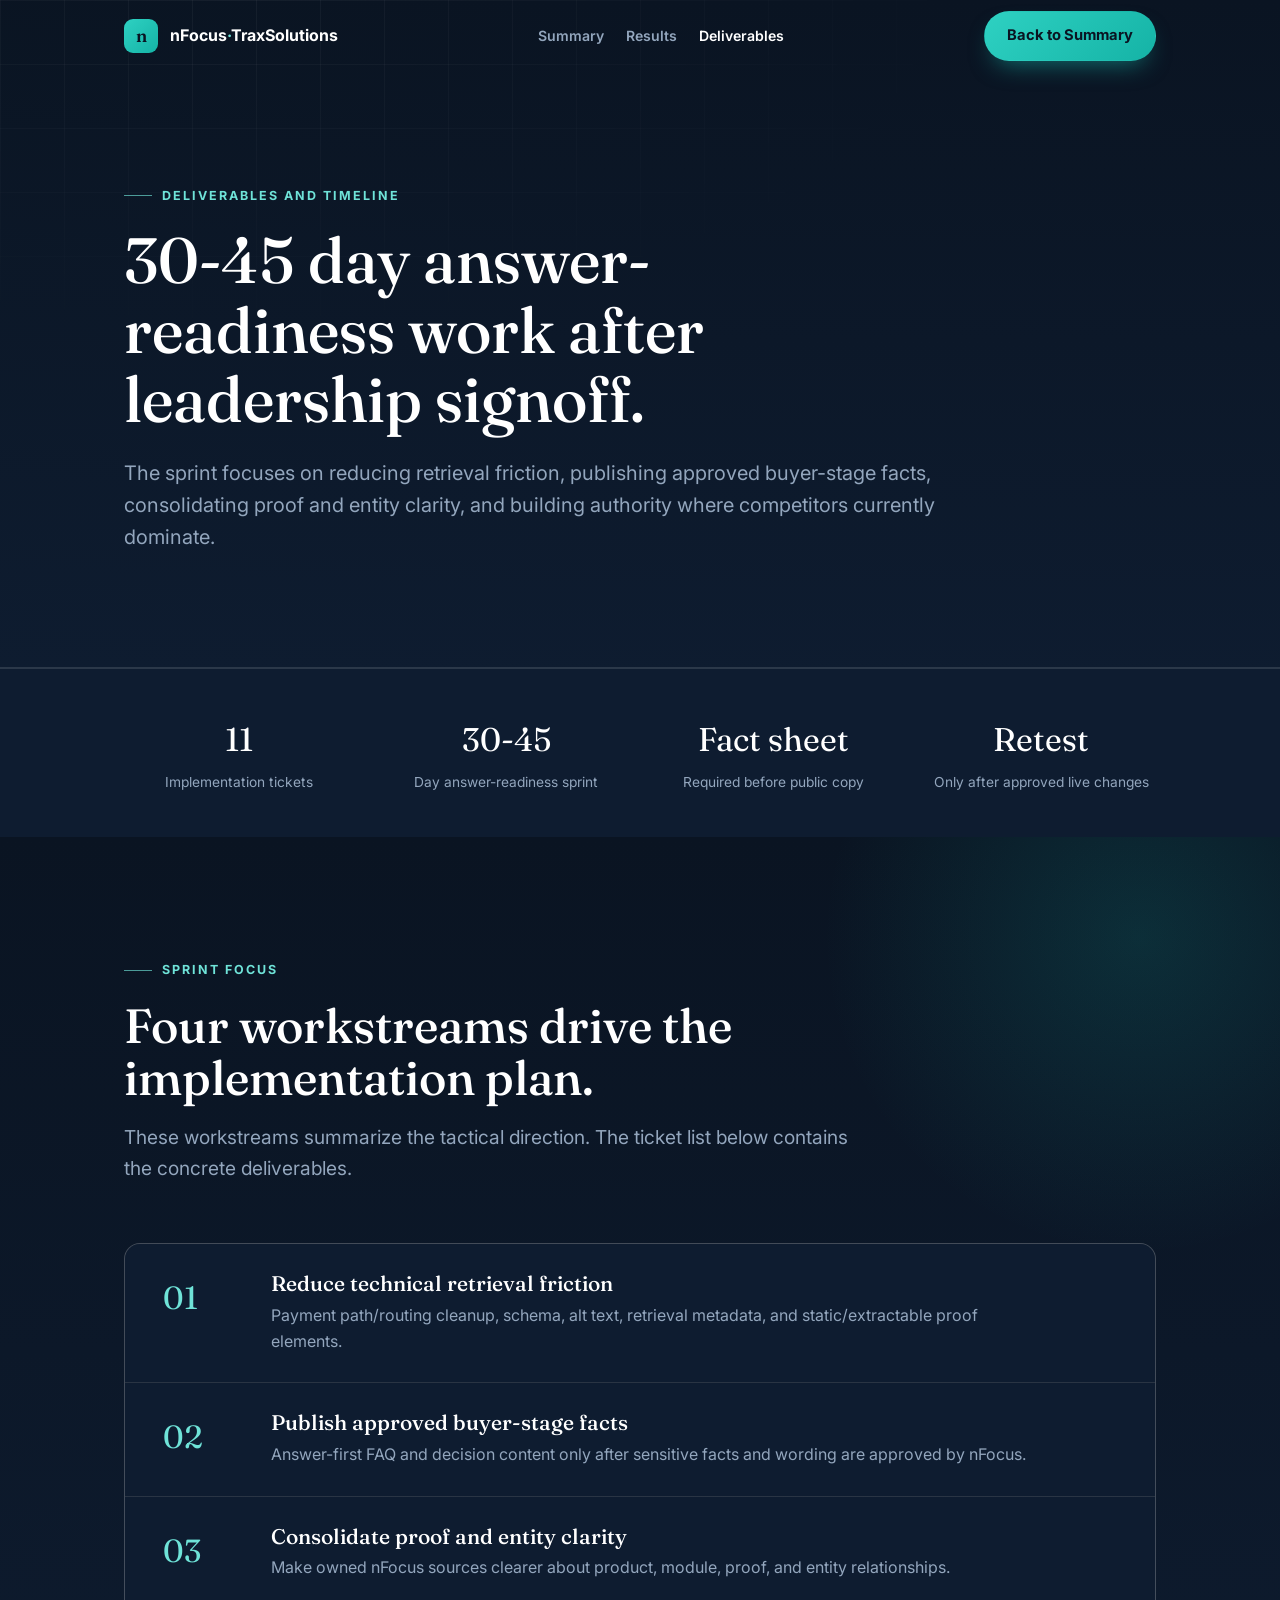
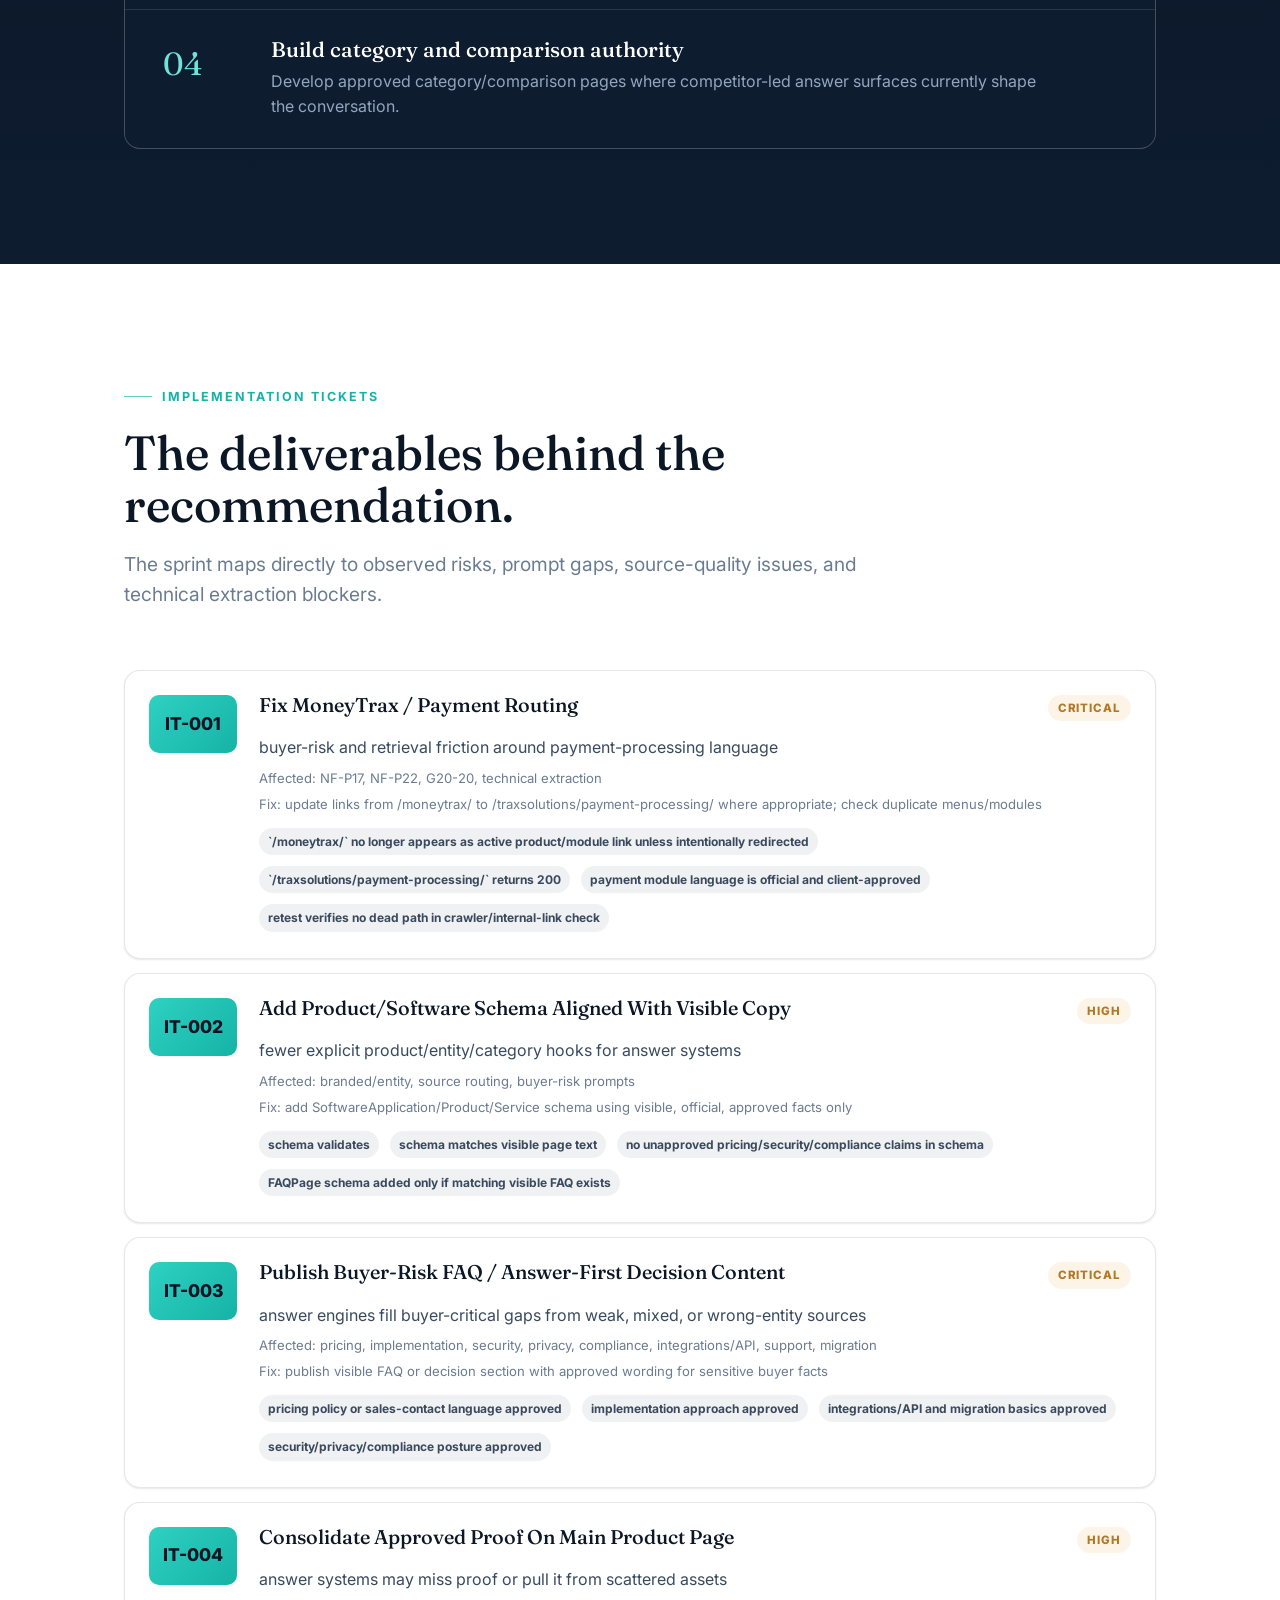
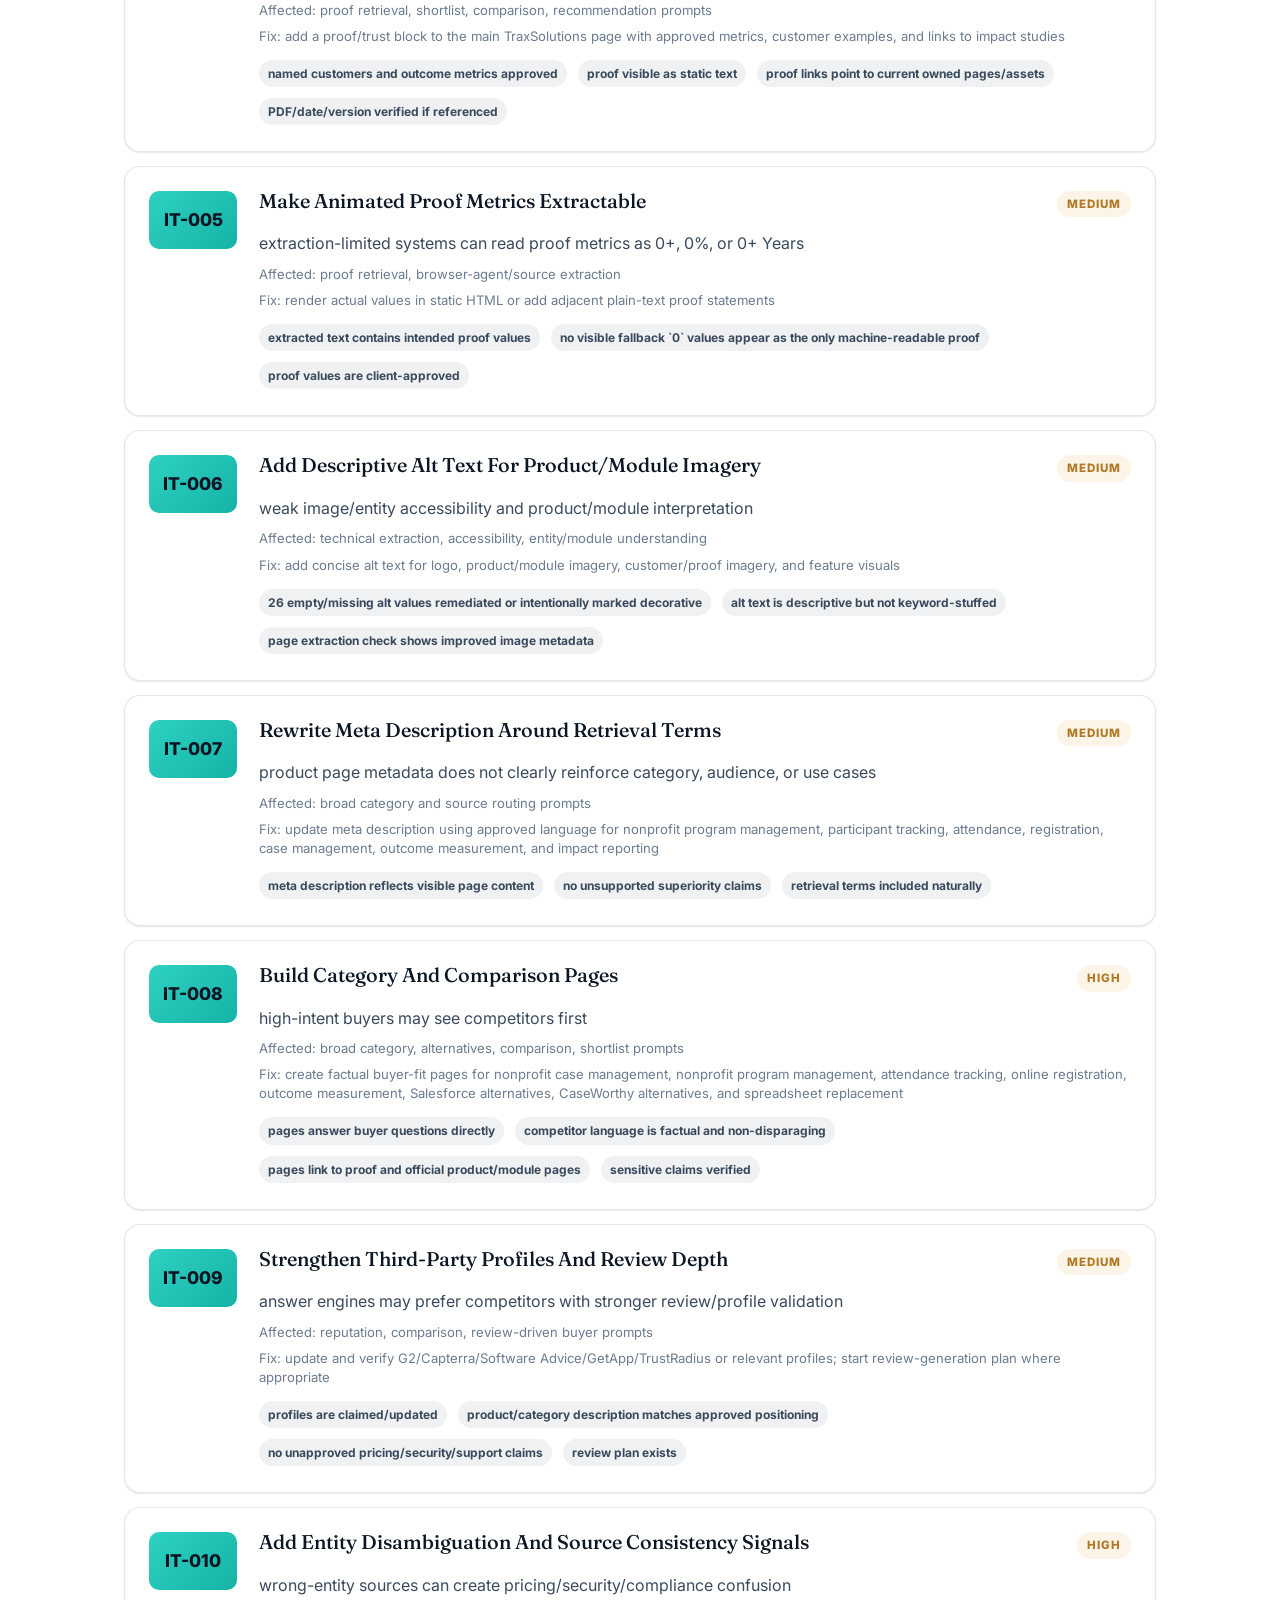
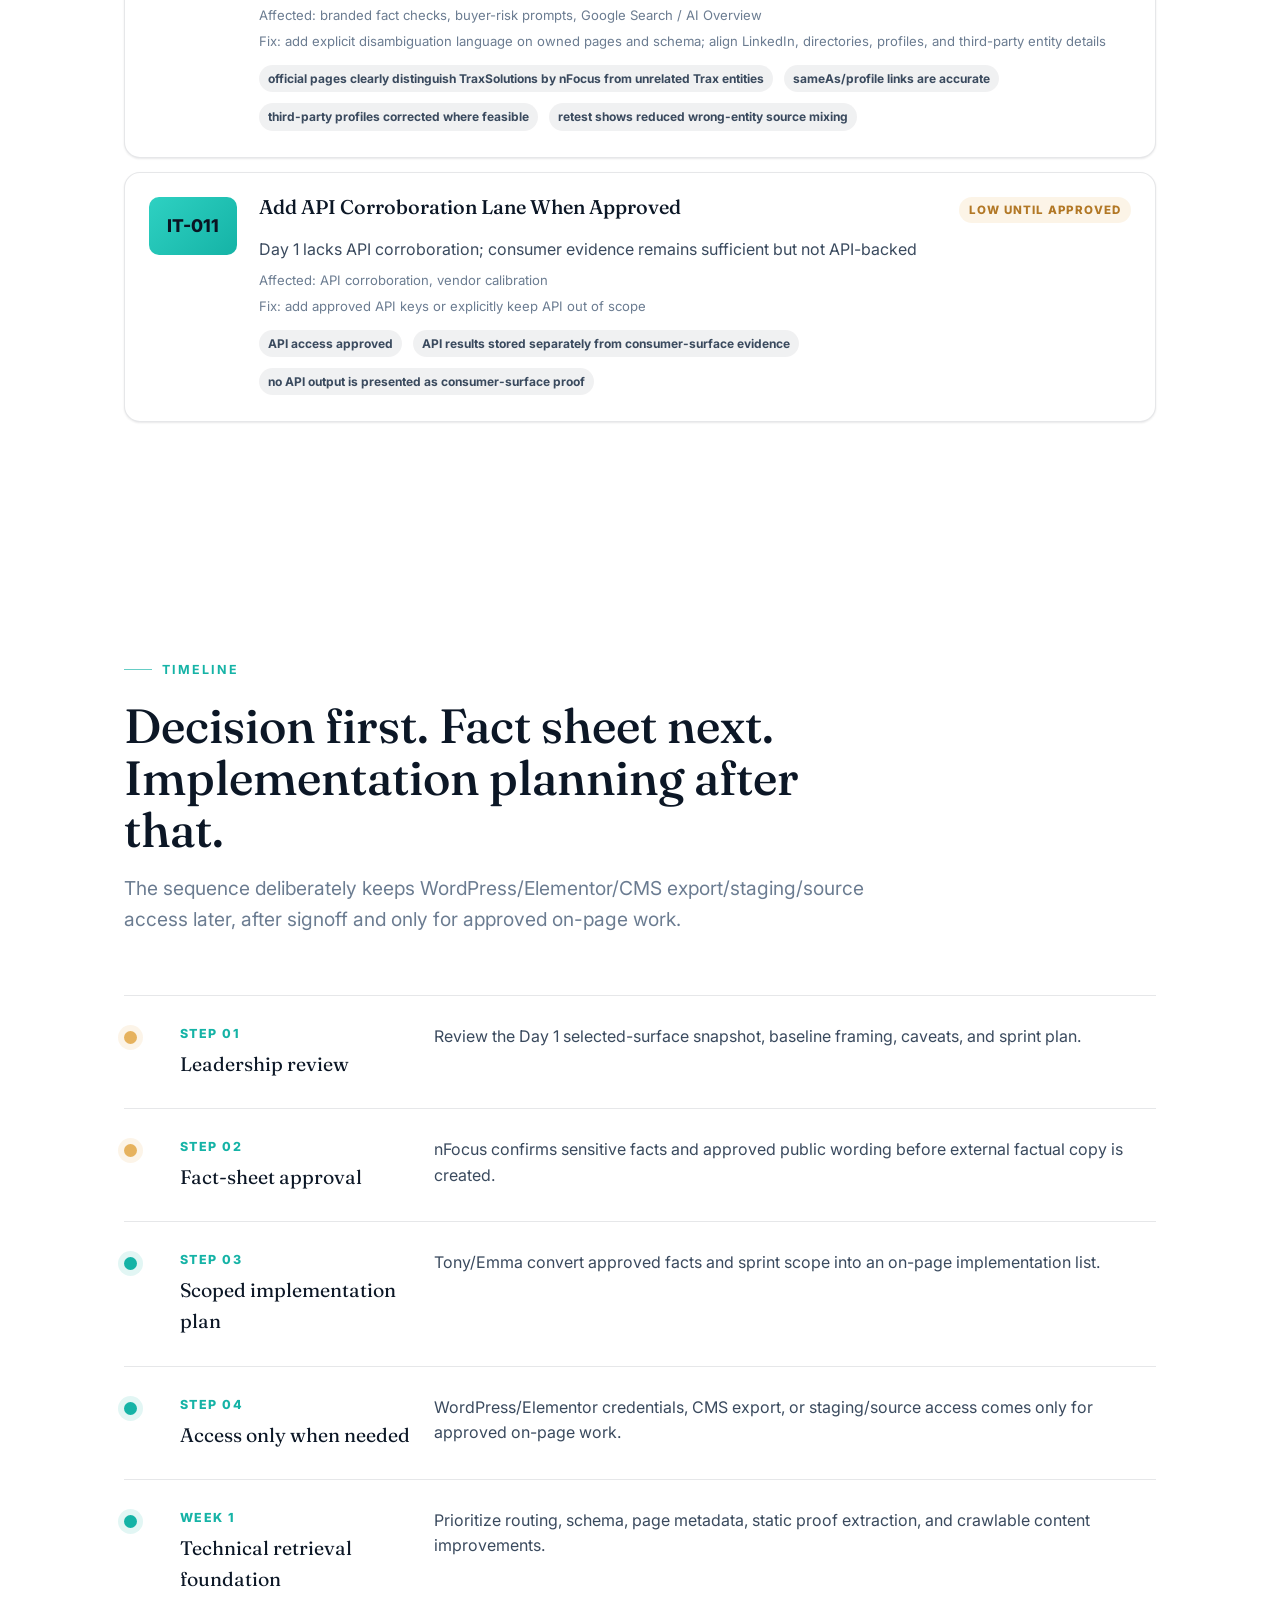
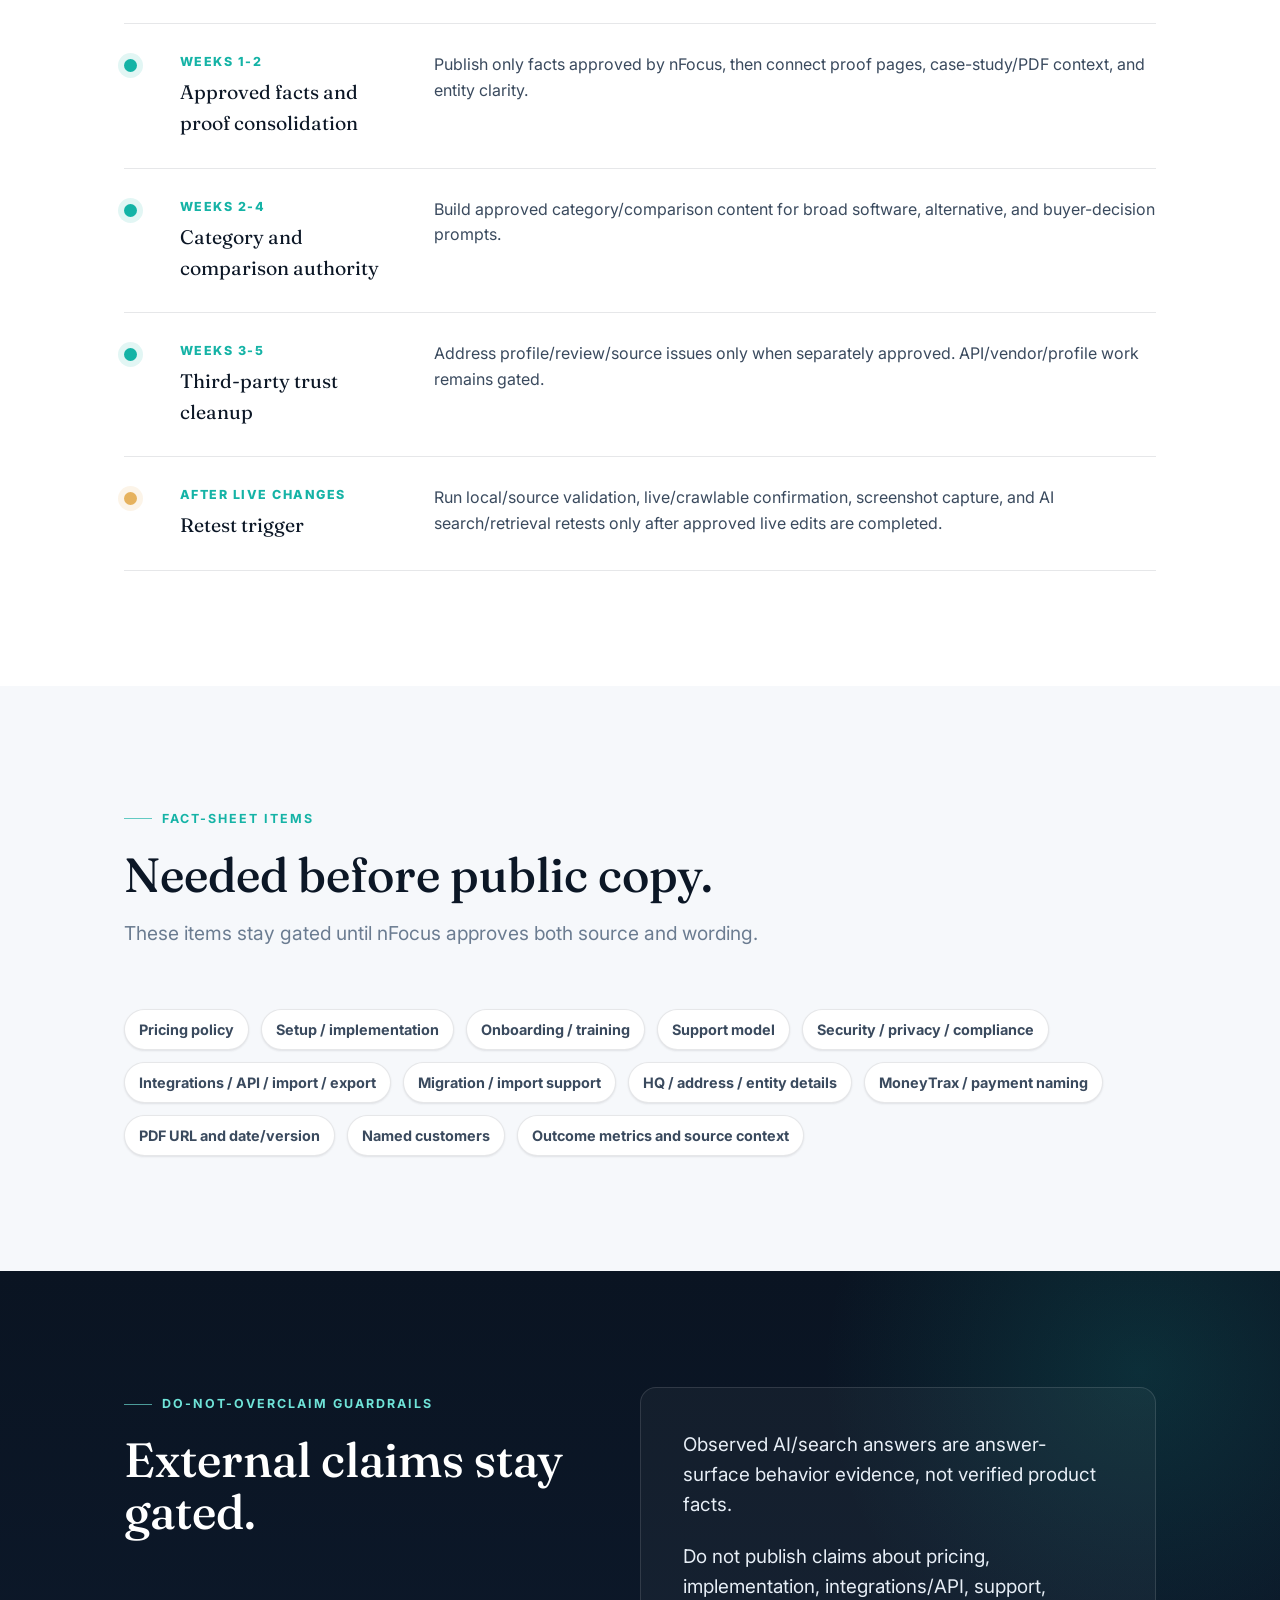
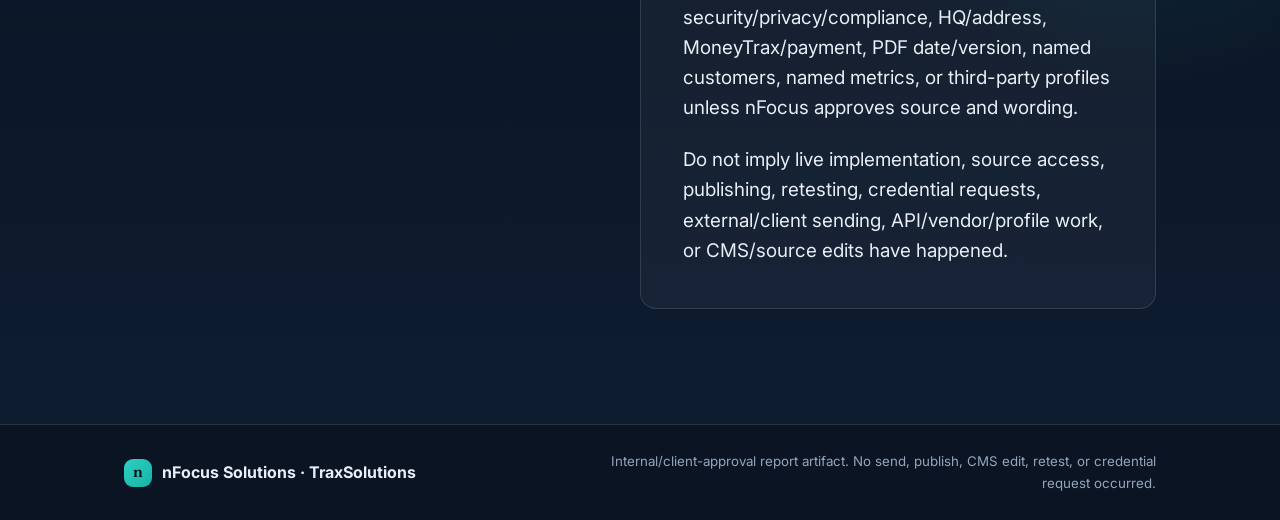
==== deliverables.html @ 8206d780 "Split report site into three pages" ====
<!DOCTYPE html>
<html lang="en">
<head>
  <meta charset="UTF-8" />
  <meta name="viewport" content="width=device-width, initial-scale=1.0" />
  <title>TraxSolutions Day 1 AEO/GEO Deliverables and Timeline</title>
  <meta name="description" content="Deliverables, implementation tickets, timeline, approval dependencies, and retest plan for the TraxSolutions AEO/GEO answer-readiness sprint." />
  <link rel="icon" href="favicon.svg" type="image/svg+xml" />
  <link rel="preconnect" href="https://fonts.googleapis.com" />
  <link rel="preconnect" href="https://fonts.gstatic.com" crossorigin />
  <link href="https://fonts.googleapis.com/css2?family=Fraunces:ital,opsz,wght@0,9..144,400;0,9..144,500;1,9..144,400&family=Inter:wght@400;500;600;700&display=swap" rel="stylesheet" />
  <link rel="stylesheet" href="styles.css" />
</head>
<body>
  <header class="nav" id="nav">
    <div class="container nav__inner">
      <a class="brand" href="index.html" aria-label="TraxSolutions Day 1 report home">
        <span class="brand__mark">n</span>
        <span class="brand__name">nFocus<span>&middot;</span>TraxSolutions</span>
      </a>
      <nav class="nav__links" aria-label="Report navigation">
        <a href="index.html">Summary</a>
        <a href="results.html">Results</a>
        <a aria-current="page" href="deliverables.html">Deliverables</a>
      </nav>
      <a class="btn btn--primary" href="index.html">Back to Summary</a>
    </div>
  </header>

  <main id="top">
    <section class="page-hero" aria-labelledby="deliverables-title">
      <div class="container page-hero__inner">
        <span class="eyebrow">Deliverables and timeline</span>
        <h1 class="page-title" id="deliverables-title">30-45 day answer-readiness work after leadership signoff.</h1>
        <p class="page-lead">The sprint focuses on reducing retrieval friction, publishing approved buyer-stage facts, consolidating proof and entity clarity, and building authority where competitors currently dominate.</p>
      </div>
    </section>

    <section class="proof" aria-label="Sprint payload counts">
      <div class="container proof__inner">
        <div class="proof__item reveal"><div class="proof__value">11</div><div class="proof__label">Implementation tickets</div></div>
        <div class="proof__item reveal"><div class="proof__value">30-45</div><div class="proof__label">Day answer-readiness sprint</div></div>
        <div class="proof__item reveal"><div class="proof__value">Fact sheet</div><div class="proof__label">Required before public copy</div></div>
        <div class="proof__item reveal"><div class="proof__value">Retest</div><div class="proof__label">Only after approved live changes</div></div>
      </div>
    </section>

    <section class="section sprint" aria-labelledby="streams-title">
      <div class="container">
        <div class="section-head">
          <span class="eyebrow">Sprint focus</span>
          <h2 class="section-title" id="streams-title">Four workstreams drive the implementation plan.</h2>
          <p class="section-lead">These workstreams summarize the tactical direction. The ticket list below contains the concrete deliverables.</p>
        </div>
        <div class="streams">
          <article class="stream reveal"><div class="stream__num">01</div><div><h3>Reduce technical retrieval friction</h3><p>Payment path/routing cleanup, schema, alt text, retrieval metadata, and static/extractable proof elements.</p></div></article>
          <article class="stream reveal"><div class="stream__num">02</div><div><h3>Publish approved buyer-stage facts</h3><p>Answer-first FAQ and decision content only after sensitive facts and wording are approved by nFocus.</p></div></article>
          <article class="stream reveal"><div class="stream__num">03</div><div><h3>Consolidate proof and entity clarity</h3><p>Make owned nFocus sources clearer about product, module, proof, and entity relationships.</p></div></article>
          <article class="stream reveal"><div class="stream__num">04</div><div><h3>Build category and comparison authority</h3><p>Develop approved category/comparison pages where competitor-led answer surfaces currently shape the conversation.</p></div></article>
        </div>
      </div>
    </section>

    <section class="section plan" id="tickets" aria-labelledby="tickets-title">
      <div class="container">
        <div class="section-head">
          <span class="eyebrow">Implementation tickets</span>
          <h2 class="section-title" id="tickets-title">The deliverables behind the recommendation.</h2>
          <p class="section-lead">The sprint maps directly to observed risks, prompt gaps, source-quality issues, and technical extraction blockers.</p>
        </div>
        <div class="ticket-list" id="ticketRows"></div>
      </div>
    </section>

    <section class="section timeline" id="timeline" aria-labelledby="timeline-title">
      <div class="container">
        <div class="section-head">
          <span class="eyebrow">Timeline</span>
          <h2 class="section-title" id="timeline-title">Decision first. Fact sheet next. Implementation planning after that.</h2>
          <p class="section-lead">The sequence deliberately keeps WordPress/Elementor/CMS export/staging/source access later, after signoff and only for approved on-page work.</p>
        </div>
        <div class="roadmap">
          <article class="milestone milestone--review reveal"><div class="milestone__node"></div><div><div class="milestone__week">Step 01</div><div class="milestone__phase">Leadership review</div></div><p class="milestone__summary">Review the Day 1 selected-surface snapshot, baseline framing, caveats, and sprint plan.</p></article>
          <article class="milestone milestone--review reveal"><div class="milestone__node"></div><div><div class="milestone__week">Step 02</div><div class="milestone__phase">Fact-sheet approval</div></div><p class="milestone__summary">nFocus confirms sensitive facts and approved public wording before external factual copy is created.</p></article>
          <article class="milestone reveal"><div class="milestone__node"></div><div><div class="milestone__week">Step 03</div><div class="milestone__phase">Scoped implementation plan</div></div><p class="milestone__summary">Tony/Emma convert approved facts and sprint scope into an on-page implementation list.</p></article>
          <article class="milestone reveal"><div class="milestone__node"></div><div><div class="milestone__week">Step 04</div><div class="milestone__phase">Access only when needed</div></div><p class="milestone__summary">WordPress/Elementor credentials, CMS export, or staging/source access comes only for approved on-page work.</p></article>
          <article class="milestone reveal"><div class="milestone__node"></div><div><div class="milestone__week">Week 1</div><div class="milestone__phase">Technical retrieval foundation</div></div><p class="milestone__summary">Prioritize routing, schema, page metadata, static proof extraction, and crawlable content improvements.</p></article>
          <article class="milestone reveal"><div class="milestone__node"></div><div><div class="milestone__week">Weeks 1-2</div><div class="milestone__phase">Approved facts and proof consolidation</div></div><p class="milestone__summary">Publish only facts approved by nFocus, then connect proof pages, case-study/PDF context, and entity clarity.</p></article>
          <article class="milestone reveal"><div class="milestone__node"></div><div><div class="milestone__week">Weeks 2-4</div><div class="milestone__phase">Category and comparison authority</div></div><p class="milestone__summary">Build approved category/comparison content for broad software, alternative, and buyer-decision prompts.</p></article>
          <article class="milestone reveal"><div class="milestone__node"></div><div><div class="milestone__week">Weeks 3-5</div><div class="milestone__phase">Third-party trust cleanup</div></div><p class="milestone__summary">Address profile/review/source issues only when separately approved. API/vendor/profile work remains gated.</p></article>
          <article class="milestone milestone--review reveal"><div class="milestone__node"></div><div><div class="milestone__week">After live changes</div><div class="milestone__phase">Retest trigger</div></div><p class="milestone__summary">Run local/source validation, live/crawlable confirmation, screenshot capture, and AI search/retrieval retests only after approved live edits are completed.</p></article>
        </div>
      </div>
    </section>

    <section class="section facts" aria-labelledby="facts-title">
      <div class="container">
        <div class="section-head">
          <span class="eyebrow">Fact-sheet items</span>
          <h2 class="section-title" id="facts-title">Needed before public copy.</h2>
          <p class="section-lead">These items stay gated until nFocus approves both source and wording.</p>
        </div>
        <div class="chips">
          <span>Pricing policy</span><span>Setup / implementation</span><span>Onboarding / training</span><span>Support model</span><span>Security / privacy / compliance</span><span>Integrations / API / import / export</span><span>Migration / import support</span><span>HQ / address / entity details</span><span>MoneyTrax / payment naming</span><span>PDF URL and date/version</span><span>Named customers</span><span>Outcome metrics and source context</span>
        </div>
      </div>
    </section>

    <section class="section guardrails" aria-labelledby="guardrails-title">
      <div class="container guardrails__grid">
        <div>
          <span class="eyebrow">Do-not-overclaim guardrails</span>
          <h2 class="section-title" id="guardrails-title">External claims stay gated.</h2>
        </div>
        <div class="guardrail-panel reveal">
          <p>Observed AI/search answers are answer-surface behavior evidence, not verified product facts.</p>
          <p>Do not publish claims about pricing, implementation, integrations/API, support, security/privacy/compliance, HQ/address, MoneyTrax/payment, PDF date/version, named customers, named metrics, or third-party profiles unless nFocus approves source and wording.</p>
          <p>Do not imply live implementation, source access, publishing, retesting, credential requests, external/client sending, API/vendor/profile work, or CMS/source edits have happened.</p>
        </div>
      </div>
    </section>
  </main>

  <footer class="footer">
    <div class="container footer__inner">
      <div class="footer__brand"><span class="brand__mark">n</span> nFocus Solutions &middot; TraxSolutions</div>
      <small>Internal/client-approval report artifact. No send, publish, CMS edit, retest, or credential request occurred.</small>
    </div>
  </footer>

  <script src="data.js"></script>
  <script src="app.js"></script>
</body>
</html>
---- styles.css ----
:root {
  --ink-900: #0a1422;
  --ink-800: #0e1c30;
  --ink-700: #14263d;
  --ink-600: #1d3450;
  --paper: #f6f8fb;
  --paper-2: #eef2f7;
  --white: #ffffff;
  --teal-500: #15b3a6;
  --teal-400: #2ed1c2;
  --teal-300: #6fe3d8;
  --gold-500: #e6b25e;
  --gold-400: #f2c879;
  --text-strong: #0c1726;
  --text-body: #3a4a5e;
  --text-muted: #6b7c91;
  --text-on-dark: #e7eef6;
  --text-on-dark-muted: #93a6bd;
  --line: rgba(12, 23, 38, 0.10);
  --line-dark: rgba(255, 255, 255, 0.12);
  --shadow-sm: 0 1px 2px rgba(10, 20, 34, 0.06), 0 1px 3px rgba(10, 20, 34, 0.04);
  --shadow-md: 0 10px 30px -12px rgba(10, 20, 34, 0.18);
  --shadow-lg: 0 30px 60px -24px rgba(10, 20, 34, 0.35);
  --radius-sm: 10px;
  --radius: 16px;
  --radius-lg: 24px;
  --maxw: 1160px;
  --gutter: clamp(20px, 5vw, 64px);
  --font-display: "Fraunces", Georgia, "Times New Roman", serif;
  --font-sans: "Inter", -apple-system, BlinkMacSystemFont, "Segoe UI", Roboto, sans-serif;
  --ease: cubic-bezier(0.22, 1, 0.36, 1);
}

*, *::before, *::after { box-sizing: border-box; }
html { scroll-behavior: smooth; scroll-padding-top: 88px; }
body {
  margin: 0;
  font-family: var(--font-sans);
  color: var(--text-body);
  background: var(--paper);
  line-height: 1.6;
  -webkit-font-smoothing: antialiased;
  text-rendering: optimizeLegibility;
}
h1, h2, h3, h4 {
  font-family: var(--font-display);
  color: var(--text-strong);
  font-weight: 500;
  line-height: 1.08;
  letter-spacing: 0;
  margin: 0;
}
p { margin: 0; }
a { color: inherit; text-decoration: none; }
strong { color: inherit; font-weight: 700; }

.container {
  width: 100%;
  max-width: var(--maxw);
  margin-inline: auto;
  padding-inline: var(--gutter);
}
.section { padding-block: clamp(64px, 9vw, 128px); }
.section-head { max-width: 760px; margin-bottom: clamp(34px, 5vw, 60px); }
.eyebrow {
  display: inline-flex;
  align-items: center;
  gap: 10px;
  font-size: 0.78rem;
  font-weight: 700;
  letter-spacing: 0.16em;
  text-transform: uppercase;
  color: var(--teal-500);
  margin-bottom: 20px;
}
.eyebrow::before {
  content: "";
  width: 28px;
  height: 1px;
  background: var(--teal-500);
  opacity: 0.65;
}
.section-title { font-size: clamp(1.9rem, 4vw, 3rem); }
.section-lead {
  margin-top: 18px;
  font-size: clamp(1.05rem, 1.6vw, 1.2rem);
  color: var(--text-muted);
  max-width: 62ch;
}

.nav {
  position: fixed;
  inset: 0 0 auto 0;
  z-index: 50;
  background: rgba(10, 20, 34, 0);
  border-bottom: 1px solid transparent;
  transition: background 0.4s var(--ease), backdrop-filter 0.4s var(--ease), border-color 0.4s var(--ease);
}
.nav.is-scrolled {
  background: rgba(10, 20, 34, 0.84);
  backdrop-filter: saturate(150%) blur(14px);
  border-bottom-color: var(--line-dark);
}
.nav__inner {
  display: flex;
  align-items: center;
  justify-content: space-between;
  height: 72px;
  gap: 20px;
}
.brand { display: flex; align-items: center; gap: 12px; color: var(--white); font-weight: 700; }
.brand__mark {
  display: grid;
  place-items: center;
  width: 34px;
  height: 34px;
  border-radius: 9px;
  background: linear-gradient(135deg, var(--teal-400), var(--teal-500));
  color: var(--ink-900);
  font-family: var(--font-display);
  font-weight: 600;
  font-size: 1.1rem;
}
.brand__name { font-size: 1rem; }
.brand__name span { color: var(--teal-300); }
.nav__links { display: flex; gap: 22px; align-items: center; }
.nav__links a {
  color: var(--text-on-dark-muted);
  font-size: 0.88rem;
  font-weight: 600;
  white-space: nowrap;
  transition: color 0.2s var(--ease);
}
.nav__links a:hover { color: var(--white); }
.nav__links a[aria-current="page"] { color: var(--white); }

.btn {
  display: inline-flex;
  align-items: center;
  justify-content: center;
  gap: 10px;
  min-height: 44px;
  padding: 12px 22px;
  border-radius: 999px;
  font-size: 0.92rem;
  font-weight: 700;
  border: 1px solid transparent;
  transition: transform 0.25s var(--ease), background 0.25s var(--ease), border-color 0.25s var(--ease), box-shadow 0.25s var(--ease);
  white-space: nowrap;
}
.btn:hover { transform: translateY(-2px); }
.btn--primary {
  background: linear-gradient(135deg, var(--teal-400), var(--teal-500));
  color: var(--ink-900);
  box-shadow: 0 12px 24px -10px rgba(21, 179, 166, 0.6);
}
.btn--ghost {
  background: transparent;
  color: var(--text-on-dark);
  border-color: var(--line-dark);
}
.btn--ghost:hover { border-color: rgba(255, 255, 255, 0.4); background: rgba(255, 255, 255, 0.04); }

.hero {
  position: relative;
  min-height: 94vh;
  background: var(--ink-900);
  color: var(--text-on-dark);
  overflow: hidden;
  padding-top: 132px;
  padding-bottom: clamp(52px, 8vw, 88px);
  isolation: isolate;
}
.hero__media { position: absolute; inset: 0; z-index: 0; overflow: hidden; }
.hero__video {
  width: 100%;
  height: 100%;
  object-fit: cover;
  object-position: center;
  filter: blur(2px) brightness(0.58) saturate(0.82);
  transform: scale(1.04);
}
.hero__overlay { position: absolute; inset: 0; pointer-events: none; }
.hero__overlay--dark {
  background:
    linear-gradient(180deg, rgba(10, 20, 34, 0.78) 0%, rgba(10, 20, 34, 0.62) 42%, rgba(10, 20, 34, 0.86) 100%),
    radial-gradient(ellipse 85% 65% at 50% 35%, rgba(10, 20, 34, 0.12), rgba(10, 20, 34, 0.72));
}
.hero__overlay--teal {
  background:
    radial-gradient(1200px 600px at 82% -10%, rgba(21, 179, 166, 0.15), transparent 60%),
    radial-gradient(900px 500px at 0% 10%, rgba(230, 178, 94, 0.08), transparent 55%);
}
.hero__overlay--vignette { box-shadow: inset 0 0 160px 60px rgba(10, 20, 34, 0.45); }
.hero__overlay--grid {
  background-image: linear-gradient(var(--line-dark) 1px, transparent 1px), linear-gradient(90deg, var(--line-dark) 1px, transparent 1px);
  background-size: 64px 64px;
  -webkit-mask-image: radial-gradient(80% 60% at 50% 0%, #000 0%, transparent 75%);
  mask-image: radial-gradient(80% 60% at 50% 0%, #000 0%, transparent 75%);
  opacity: 0.35;
}
.hero__content { position: relative; z-index: 1; }
.hero__eyebrow {
  display: inline-flex;
  align-items: center;
  gap: 10px;
  padding: 7px 14px;
  border-radius: 999px;
  border: 1px solid var(--line-dark);
  background: rgba(255, 255, 255, 0.04);
  font-size: 0.78rem;
  font-weight: 700;
  letter-spacing: 0.14em;
  text-transform: uppercase;
  color: var(--teal-300);
}
.hero__dot {
  width: 7px;
  height: 7px;
  border-radius: 50%;
  background: var(--teal-400);
  box-shadow: 0 0 0 4px rgba(46, 209, 194, 0.2);
}
.hero__title {
  margin-top: 28px;
  color: var(--white);
  font-size: clamp(2.4rem, 6vw, 4.55rem);
  max-width: 15ch;
}
.hero__title em { font-style: italic; color: var(--teal-300); }
.hero__statement {
  margin-top: 26px;
  max-width: 58ch;
  font-size: clamp(1.05rem, 1.7vw, 1.28rem);
  color: var(--text-on-dark-muted);
}
.hero__statement strong { color: var(--white); }
.hero__actions { margin-top: 36px; display: flex; flex-wrap: wrap; gap: 14px; }
.hero__outcomes {
  margin-top: clamp(46px, 6vw, 70px);
  display: grid;
  grid-template-columns: repeat(3, 1fr);
  gap: 1px;
  background: var(--line-dark);
  border: 1px solid var(--line-dark);
  border-radius: var(--radius);
  overflow: hidden;
}
.outcome {
  background: linear-gradient(180deg, rgba(255, 255, 255, 0.04), rgba(255, 255, 255, 0.01));
  padding: 25px clamp(20px, 2.4vw, 30px);
}
.outcome__stat { font-family: var(--font-display); font-size: clamp(1.55rem, 2.6vw, 2.05rem); color: var(--white); }
.outcome__label { margin-top: 6px; color: var(--teal-300); font-weight: 700; font-size: 0.95rem; }
.outcome__note { margin-top: 10px; color: var(--text-on-dark-muted); font-size: 0.9rem; line-height: 1.5; }

.page-hero {
  background:
    linear-gradient(180deg, rgba(10, 20, 34, 0.96), rgba(14, 28, 48, 0.98)),
    linear-gradient(90deg, rgba(21, 179, 166, 0.08), transparent 42%),
    var(--ink-900);
  color: var(--text-on-dark);
  padding-top: clamp(132px, 14vw, 178px);
  padding-bottom: clamp(62px, 9vw, 116px);
  position: relative;
  overflow: hidden;
}
.page-hero::before {
  content: "";
  position: absolute;
  inset: 0;
  background-image: linear-gradient(var(--line-dark) 1px, transparent 1px), linear-gradient(90deg, var(--line-dark) 1px, transparent 1px);
  background-size: 64px 64px;
  -webkit-mask-image: radial-gradient(80% 70% at 18% 0%, #000 0%, transparent 74%);
  mask-image: radial-gradient(80% 70% at 18% 0%, #000 0%, transparent 74%);
  opacity: 0.38;
}
.page-hero::after {
  content: "";
  position: absolute;
  inset: auto 0 0 0;
  height: 1px;
  background: var(--line-dark);
}
.page-hero__inner { position: relative; z-index: 1; }
.page-hero .eyebrow { color: var(--teal-300); }
.page-hero .eyebrow::before { background: var(--teal-300); }
.page-title {
  color: var(--white);
  font-size: clamp(2.25rem, 5vw, 4.2rem);
  max-width: 16ch;
}
.page-lead {
  margin-top: 24px;
  max-width: 68ch;
  color: var(--text-on-dark-muted);
  font-size: clamp(1.05rem, 1.7vw, 1.25rem);
}

.proof {
  background: var(--ink-800);
  border-top: 1px solid var(--line-dark);
  padding-block: clamp(28px, 4vw, 44px);
  color: var(--text-on-dark);
}
.proof__inner { display: grid; grid-template-columns: repeat(4, 1fr); gap: clamp(16px, 3vw, 40px); }
.proof__item { text-align: center; }
.proof__value { font-family: var(--font-display); font-size: clamp(1.35rem, 2.8vw, 2.05rem); color: var(--white); }
.proof__label { margin-top: 6px; font-size: 0.86rem; color: var(--text-on-dark-muted); }
.hero__outcomes .reveal, .proof .reveal { opacity: 1; transform: none; }

.summary { background: var(--white); }
.summary__grid, .split__grid, .guardrails__grid {
  display: grid;
  grid-template-columns: 0.92fr 1.08fr;
  gap: clamp(36px, 6vw, 80px);
  align-items: start;
}
.summary__blocks { display: grid; gap: 28px; }
.summary__block { padding-left: 22px; border-left: 2px solid var(--teal-400); }
.summary__block h3 {
  font-family: var(--font-sans);
  font-size: 0.82rem;
  font-weight: 800;
  letter-spacing: 0.1em;
  text-transform: uppercase;
  color: var(--teal-500);
  margin-bottom: 10px;
}
.summary__block p { font-size: 1.02rem; color: var(--text-body); }

.split { background: var(--paper); }
.card-list { display: grid; gap: 18px; }
.feature, .issue {
  background: var(--white);
  border: 1px solid var(--line);
  border-radius: var(--radius);
  padding: 28px 26px;
  box-shadow: var(--shadow-sm);
}
.feature__tag, .issue__tag {
  display: inline-block;
  font-size: 0.72rem;
  font-weight: 800;
  letter-spacing: 0.08em;
  text-transform: uppercase;
  color: var(--gold-500);
  background: rgba(230, 178, 94, 0.12);
  padding: 4px 10px;
  border-radius: 999px;
  margin-bottom: 16px;
}
.feature h3, .issue h3 { font-size: 1.18rem; }
.issue p { margin-top: 10px; font-size: 0.96rem; }

.risk, .sprint, .guardrails, .decision {
  background: linear-gradient(180deg, var(--ink-900), var(--ink-800));
  color: var(--text-on-dark);
  position: relative;
  overflow: hidden;
}
.risk::before, .sprint::before, .guardrails::before, .decision::before {
  content: "";
  position: absolute;
  width: 640px;
  height: 640px;
  right: -180px;
  top: -220px;
  background: radial-gradient(circle, rgba(21, 179, 166, 0.16), transparent 70%);
  pointer-events: none;
}
.risk > .container, .sprint > .container, .guardrails > .container, .decision > .container { position: relative; z-index: 1; }
.risk .section-title, .sprint .section-title, .guardrails .section-title, .decision .section-title { color: var(--white); }
.risk .section-lead, .sprint .section-lead { color: var(--text-on-dark-muted); }
.risk .eyebrow, .sprint .eyebrow, .guardrails .eyebrow, .decision .eyebrow { color: var(--teal-300); }
.risk .eyebrow::before, .sprint .eyebrow::before, .guardrails .eyebrow::before, .decision .eyebrow::before { background: var(--teal-300); }
.issues { display: grid; grid-template-columns: repeat(3, 1fr); gap: 20px; }
.risk .issue { background: var(--ink-800); border-color: var(--line-dark); }
.risk .issue h3 { color: var(--white); }
.risk .issue p { color: var(--text-on-dark-muted); }

.streams {
  display: grid;
  gap: 1px;
  background: var(--line-dark);
  border: 1px solid var(--line-dark);
  border-radius: var(--radius);
  overflow: hidden;
}
.stream {
  display: grid;
  grid-template-columns: 84px 1fr;
  gap: 24px;
  background: var(--ink-800);
  padding: 28px clamp(22px, 3vw, 38px);
}
.stream__num {
  font-family: var(--font-display);
  font-size: 2rem;
  color: var(--teal-300);
}
.stream h3 { color: var(--white); font-size: 1.32rem; margin-bottom: 8px; }
.stream p { color: var(--text-on-dark-muted); max-width: 78ch; }

.timeline { background: var(--white); }
.roadmap {
  position: relative;
  display: grid;
  gap: 0;
  border-top: 1px solid var(--line);
}
.milestone {
  display: grid;
  grid-template-columns: 32px 230px 1fr;
  gap: 24px;
  padding: 28px 0;
  border-bottom: 1px solid var(--line);
  align-items: start;
}
.milestone__node {
  width: 13px;
  height: 13px;
  margin-top: 7px;
  border-radius: 50%;
  background: var(--teal-500);
  box-shadow: 0 0 0 6px rgba(21, 179, 166, 0.12);
}
.milestone__week {
  font-size: 0.78rem;
  font-weight: 800;
  letter-spacing: 0.12em;
  text-transform: uppercase;
  color: var(--teal-500);
}
.milestone__phase { margin-top: 5px; font-family: var(--font-display); font-size: 1.22rem; color: var(--text-strong); }
.milestone__summary { color: var(--text-body); font-size: 1rem; }
.milestone--review .milestone__node { background: var(--gold-500); box-shadow: 0 0 0 6px rgba(230, 178, 94, 0.14); }

.facts { background: var(--paper); }
.chips { display: flex; flex-wrap: wrap; gap: 12px; }
.chips span {
  display: inline-flex;
  align-items: center;
  min-height: 38px;
  padding: 8px 14px;
  border-radius: 999px;
  background: var(--white);
  border: 1px solid var(--line);
  color: var(--text-body);
  font-size: 0.9rem;
  font-weight: 700;
  box-shadow: var(--shadow-sm);
}

.guardrail-panel {
  border: 1px solid var(--line-dark);
  border-radius: var(--radius);
  background: rgba(255, 255, 255, 0.04);
  padding: clamp(26px, 4vw, 42px);
  display: grid;
  gap: 22px;
}
.guardrail-panel p { color: var(--text-on-dark); font-size: clamp(1.04rem, 1.5vw, 1.18rem); }

.decision { text-align: center; }
.decision__inner { max-width: 980px; }
.decision .eyebrow { justify-content: center; }
.decision .eyebrow::before { display: none; }
.next__lead {
  margin: 22px auto 0;
  max-width: 72ch;
  color: var(--text-on-dark-muted);
  font-size: clamp(1.05rem, 1.7vw, 1.24rem);
}
.decision__actions { margin-top: 34px; display: flex; justify-content: center; flex-wrap: wrap; gap: 14px; }

.footer { background: var(--ink-900); border-top: 1px solid var(--line-dark); color: var(--text-on-dark-muted); padding-block: 26px; }
.footer__inner { display: flex; align-items: center; justify-content: space-between; gap: 18px; }
.footer__brand { display: flex; align-items: center; gap: 10px; color: var(--text-on-dark); font-weight: 700; }
.footer .brand__mark { width: 28px; height: 28px; font-size: 0.95rem; }
.footer small { max-width: 560px; text-align: right; }

.report-lede .section-head { max-width: 860px; }
.verdict-grid {
  display: grid;
  grid-template-columns: repeat(3, 1fr);
  gap: 20px;
}
.verdict-card {
  background: var(--white);
  border: 1px solid var(--line);
  border-radius: var(--radius);
  padding: 28px 26px;
  box-shadow: var(--shadow-sm);
}
.verdict-card span {
  display: inline-block;
  font-size: 0.72rem;
  font-weight: 800;
  letter-spacing: 0.1em;
  text-transform: uppercase;
  color: var(--teal-500);
  margin-bottom: 14px;
}
.verdict-card h3 { font-size: 1.22rem; }

.questions { background: var(--paper); }
.table-wrap {
  width: 100%;
  overflow-x: auto;
  border: 1px solid var(--line);
  border-radius: var(--radius);
  background: var(--white);
  box-shadow: var(--shadow-sm);
}
.report-table table {
  width: 100%;
  min-width: 1120px;
  border-collapse: collapse;
}
.report-table th {
  position: sticky;
  top: 0;
  z-index: 1;
  background: var(--ink-800);
  color: var(--text-on-dark);
  text-align: left;
  font-size: 0.76rem;
  letter-spacing: 0.1em;
  text-transform: uppercase;
  padding: 16px;
}
.report-table td {
  vertical-align: top;
  padding: 18px 16px;
  border-top: 1px solid var(--line);
  color: var(--text-body);
  font-size: 0.92rem;
}
.report-table td strong {
  display: block;
  color: var(--text-strong);
  line-height: 1.35;
}
.row-id {
  display: inline-flex;
  align-items: center;
  justify-content: center;
  min-width: 58px;
  min-height: 30px;
  padding: 5px 9px;
  border-radius: 999px;
  background: rgba(21, 179, 166, 0.12);
  color: var(--teal-500);
  font-size: 0.75rem;
  font-weight: 800;
  letter-spacing: 0.04em;
}
.row-id--google {
  background: rgba(230, 178, 94, 0.15);
  color: #b27826;
}
.row-sub {
  margin-top: 7px;
  color: var(--text-muted);
  font-size: 0.82rem;
  line-height: 1.45;
}
.mini-chip-row {
  display: flex;
  flex-wrap: wrap;
  gap: 7px;
  margin-top: 12px;
}
.mini-chip {
  display: inline-flex;
  align-items: center;
  padding: 4px 9px;
  border-radius: 999px;
  background: rgba(12, 23, 38, 0.06);
  color: var(--text-body);
  font-size: 0.75rem;
  font-weight: 700;
  margin: 2px 4px 2px 0;
}

.competitors {
  background: linear-gradient(180deg, var(--ink-900), var(--ink-800));
  color: var(--text-on-dark);
}
.competitors .section-title { color: var(--white); }
.competitors .section-lead { color: var(--text-on-dark-muted); }
.competitors .eyebrow { color: var(--teal-300); }
.competitors .eyebrow::before { background: var(--teal-300); }
.competitor-grid {
  display: grid;
  grid-template-columns: repeat(3, 1fr);
  gap: 1px;
  overflow: hidden;
  border: 1px solid var(--line-dark);
  border-radius: var(--radius);
  background: var(--line-dark);
}
.competitor-card {
  background: var(--ink-800);
  padding: 24px;
}
.competitor-card__top {
  display: flex;
  justify-content: space-between;
  gap: 14px;
  align-items: start;
}
.competitor-card h3 {
  color: var(--white);
  font-size: 1.18rem;
}
.competitor-card__top span {
  white-space: nowrap;
  color: var(--teal-300);
  font-size: 0.78rem;
  font-weight: 800;
}
.competitor-card p {
  margin-top: 12px;
  color: var(--text-on-dark-muted);
  font-size: 0.88rem;
}
.competitor-card .mini-chip { background: rgba(255,255,255,0.08); color: var(--text-on-dark); }

.findings { background: var(--white); }
.finding-grid {
  display: grid;
  grid-template-columns: repeat(2, 1fr);
  gap: 20px;
}
.finding-card {
  border: 1px solid var(--line);
  border-radius: var(--radius);
  padding: 28px 26px;
  box-shadow: var(--shadow-sm);
}
.finding-card__meta, .ticket-row__head, .source-row__head {
  display: flex;
  align-items: start;
  justify-content: space-between;
  gap: 18px;
  margin-bottom: 14px;
}
.confidence, .severity, .ticket-row__head span, .source-row__head span {
  border-radius: 999px;
  padding: 4px 10px;
  font-size: 0.72rem;
  font-weight: 800;
  text-transform: uppercase;
  letter-spacing: 0.08em;
}
.confidence--high, .severity--high, .severity--critical { background: rgba(21, 179, 166, 0.12); color: var(--teal-500); }
.confidence--medium, .severity--medium { background: rgba(230, 178, 94, 0.15); color: #b27826; }
.finding-card h3 { font-size: 1.24rem; margin-bottom: 12px; }
.finding-card p { color: var(--text-body); }
.finding-card small {
  display: block;
  margin-top: 14px;
  color: var(--text-muted);
  line-height: 1.5;
}

.source-quality { background: var(--paper); }
.source-score-list, .risk-list, .ticket-list {
  display: grid;
  gap: 14px;
}
.source-row, .risk-row, .ticket-row {
  display: grid;
  grid-template-columns: 88px 1fr;
  gap: 22px;
  align-items: start;
  background: var(--white);
  border: 1px solid var(--line);
  border-radius: var(--radius);
  padding: 24px;
  box-shadow: var(--shadow-sm);
}
.source-score, .ticket-row__num {
  display: grid;
  place-items: center;
  min-height: 58px;
  border-radius: var(--radius-sm);
  font-family: var(--font-display);
  font-size: 1.45rem;
  color: var(--ink-900);
  background: linear-gradient(135deg, var(--teal-400), var(--teal-500));
}
.source-score--weak, .source-score--harmful, .source-score--harmful_or_competitive {
  background: linear-gradient(135deg, var(--gold-400), var(--gold-500));
}
.source-row h3, .risk-row h3, .ticket-row h3 {
  font-size: 1.24rem;
}
.source-row p, .risk-row p, .ticket-row p {
  color: var(--text-body);
  margin-bottom: 8px;
}

.risk .risk-list { position: relative; z-index: 1; }
.risk-row {
  background: rgba(255, 255, 255, 0.04);
  border-color: var(--line-dark);
}
.risk-row h3 { color: var(--white); text-transform: capitalize; }
.risk-row p { color: var(--text-on-dark); }
.risk-row .row-sub { color: var(--text-on-dark-muted); }

.plan { background: var(--white); }
.ticket-row__num {
  font-size: 1.1rem;
  font-family: var(--font-sans);
  font-weight: 800;
}
.ticket-row__head h3 { margin: 0; }
.ticket-row__head span {
  background: rgba(230, 178, 94, 0.15);
  color: #b27826;
}
.decision-chips {
  justify-content: center;
  margin-top: 28px;
}

.reveal {
  opacity: 0;
  transform: translateY(16px);
  transition: opacity 0.6s var(--ease), transform 0.6s var(--ease);
}
.reveal.is-visible { opacity: 1; transform: translateY(0); }

@media (max-width: 980px) {
  .nav__links { display: none; }
  .issues { grid-template-columns: 1fr; }
  .summary__grid, .split__grid, .guardrails__grid { grid-template-columns: 1fr; gap: 34px; }
  .verdict-grid, .competitor-grid, .finding-grid { grid-template-columns: 1fr; }
}
@media (max-width: 760px) {
  .hero { min-height: auto; padding-top: 112px; }
  .hero__outcomes, .proof__inner { grid-template-columns: 1fr; }
  .hero__video { filter: blur(3px) brightness(0.54) saturate(0.78); }
  .stream { grid-template-columns: 1fr; gap: 10px; }
  .source-row, .risk-row, .ticket-row { grid-template-columns: 1fr; }
  .milestone { grid-template-columns: 24px 1fr; gap: 16px; }
  .milestone__summary { grid-column: 2; }
  .footer__inner { display: grid; }
  .footer small { text-align: left; }
}
@media (max-width: 520px) {
  .nav__inner { height: 64px; }
  .brand__name { font-size: 0.9rem; }
  .nav .btn { display: none; }
  .hero__eyebrow { font-size: 0.68rem; letter-spacing: 0.1em; }
  .hero__actions .btn { width: 100%; }
  .outcome { padding: 22px; }
  .feature, .issue { padding: 24px 22px; }
  .chips span { width: 100%; justify-content: center; text-align: center; }
}
@media (prefers-reduced-motion: reduce) {
  html { scroll-behavior: auto; }
  *, *::before, *::after { animation-duration: 0.001ms !important; transition-duration: 0.001ms !important; }
  .hero__video { display: none; }
  .reveal { opacity: 1; transform: none; }
}
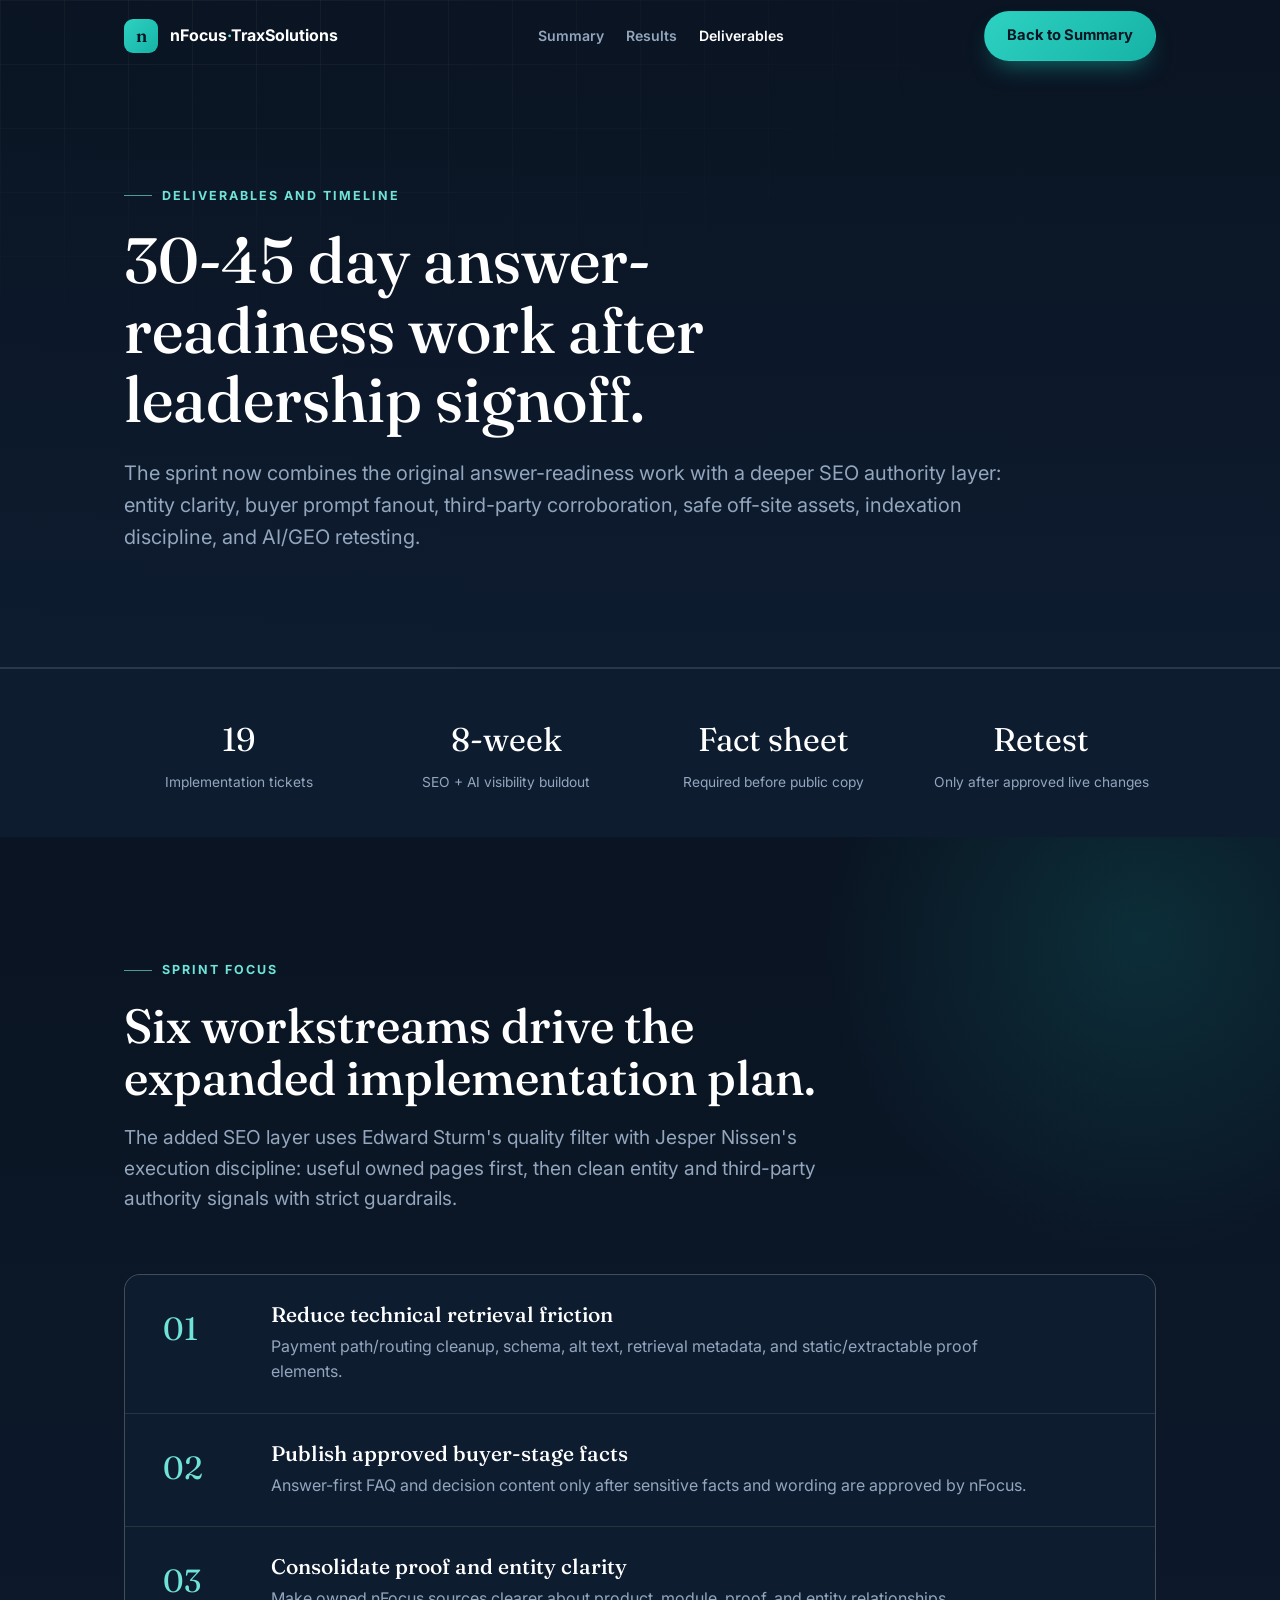
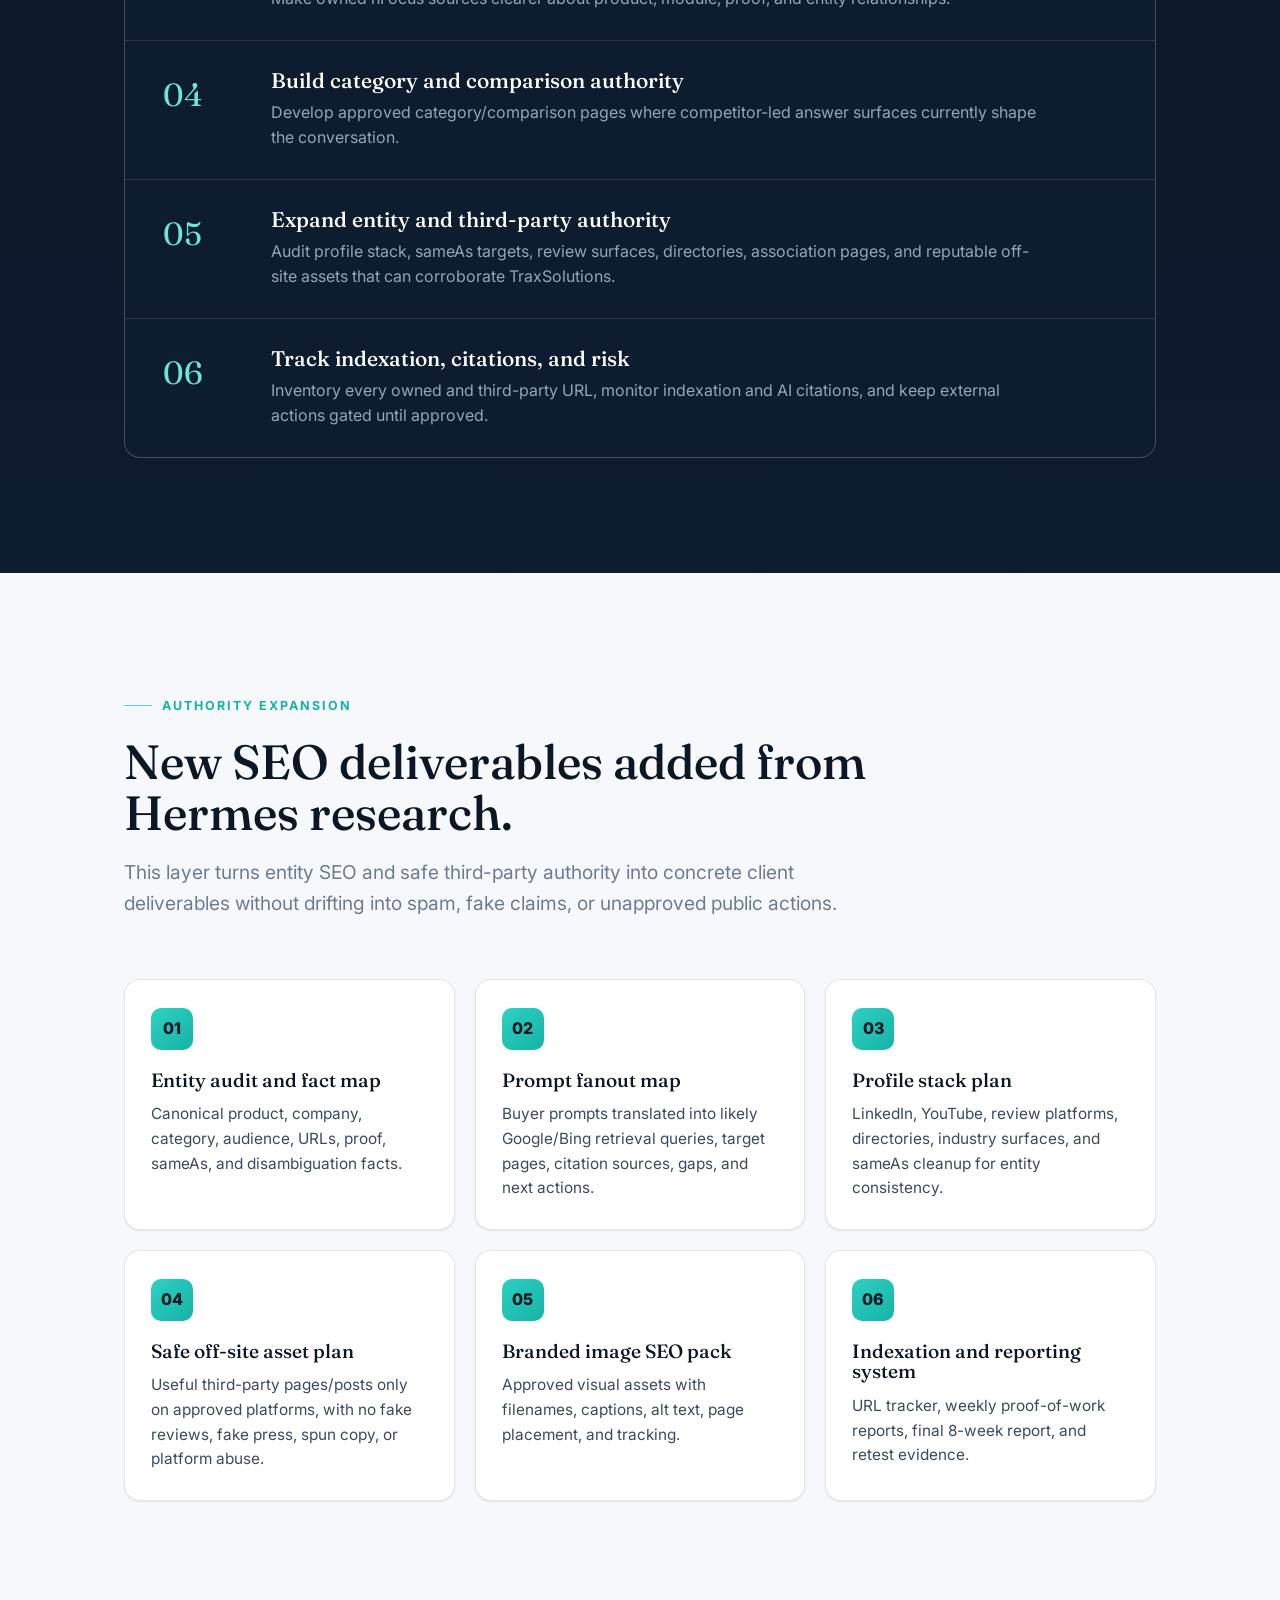
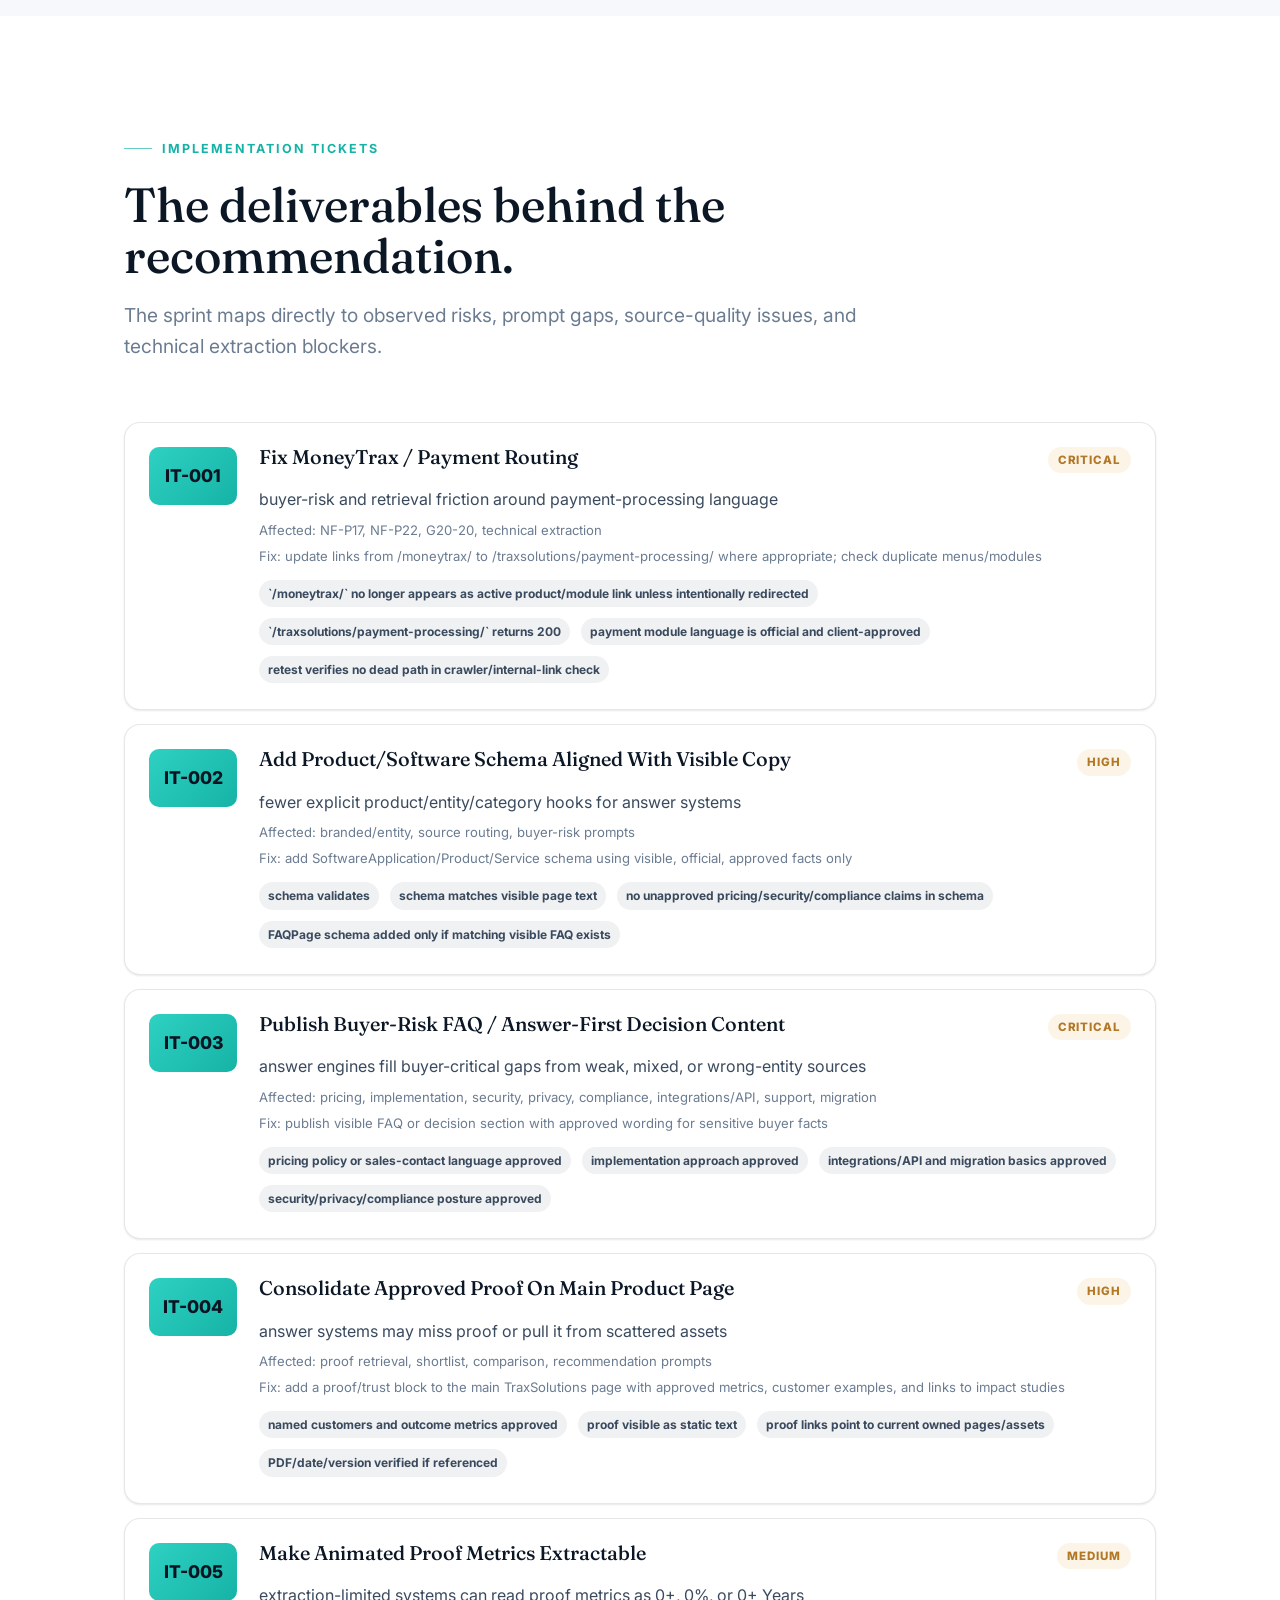
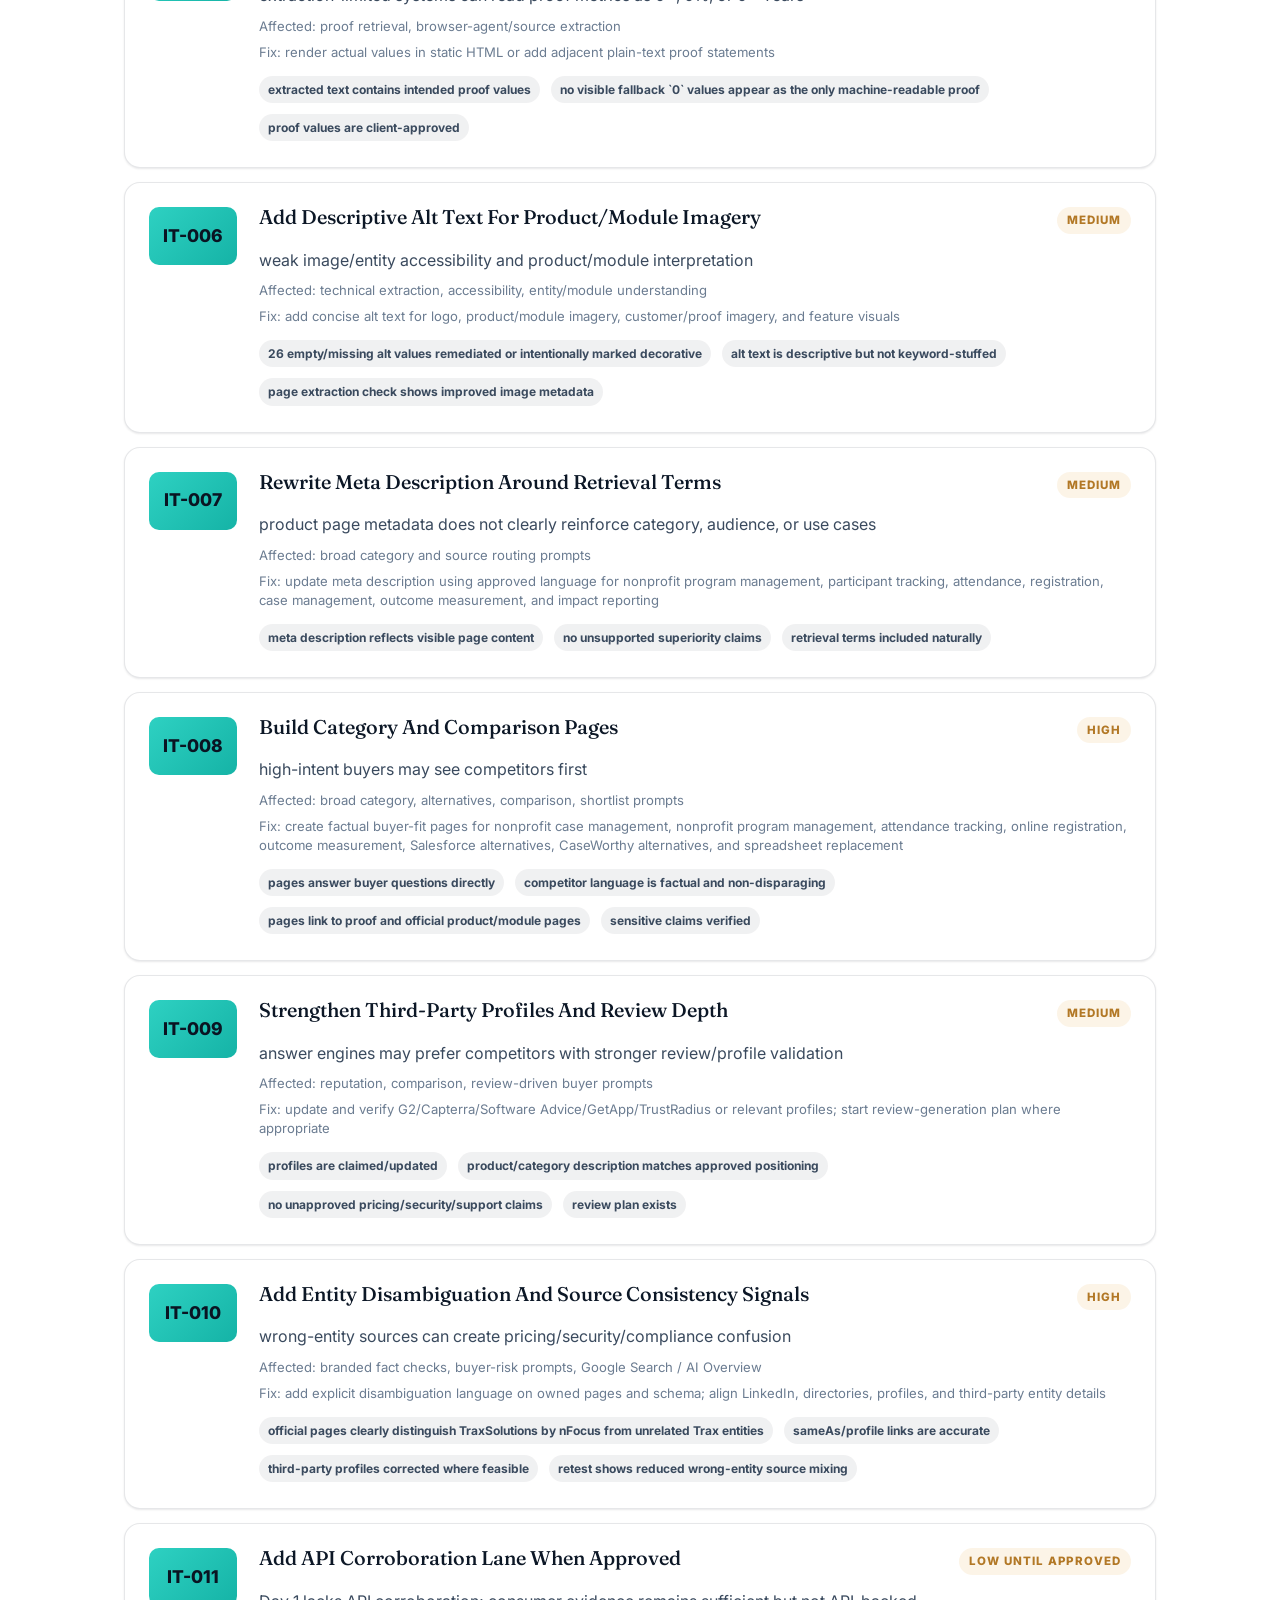
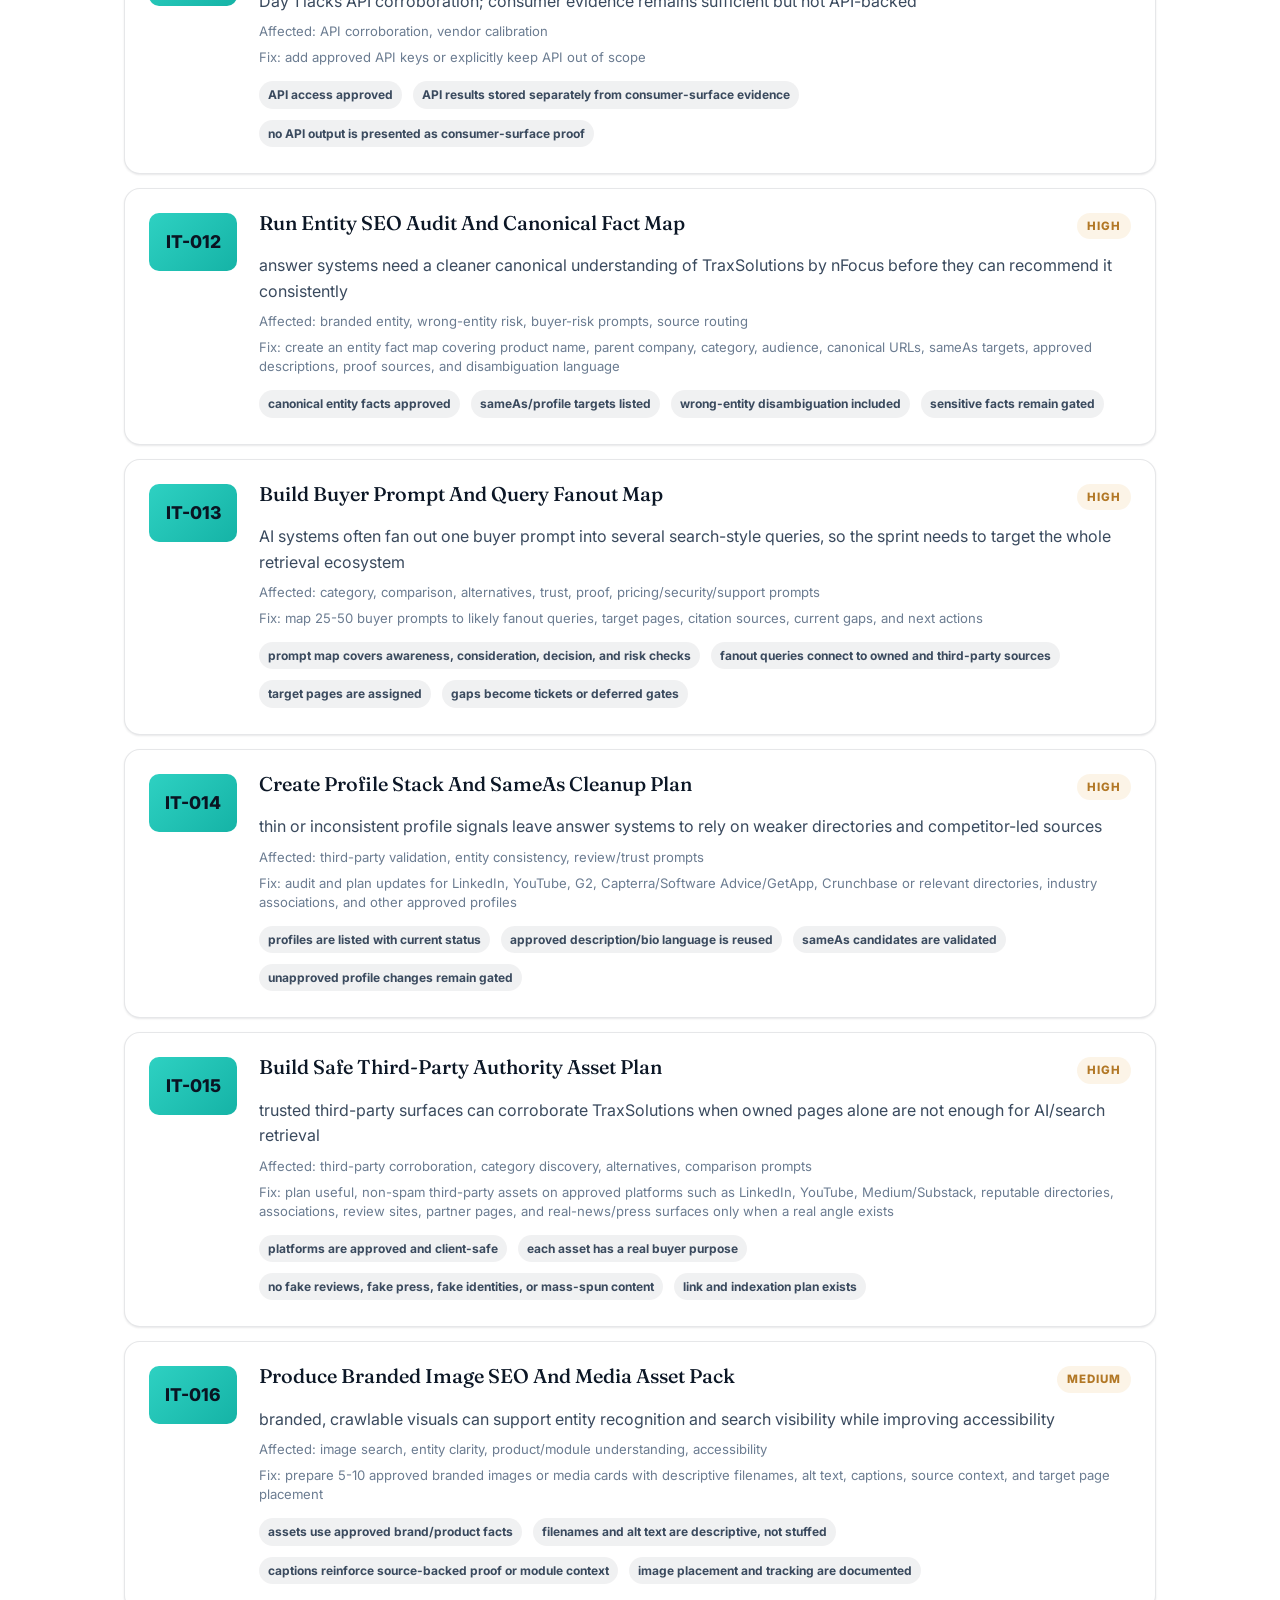
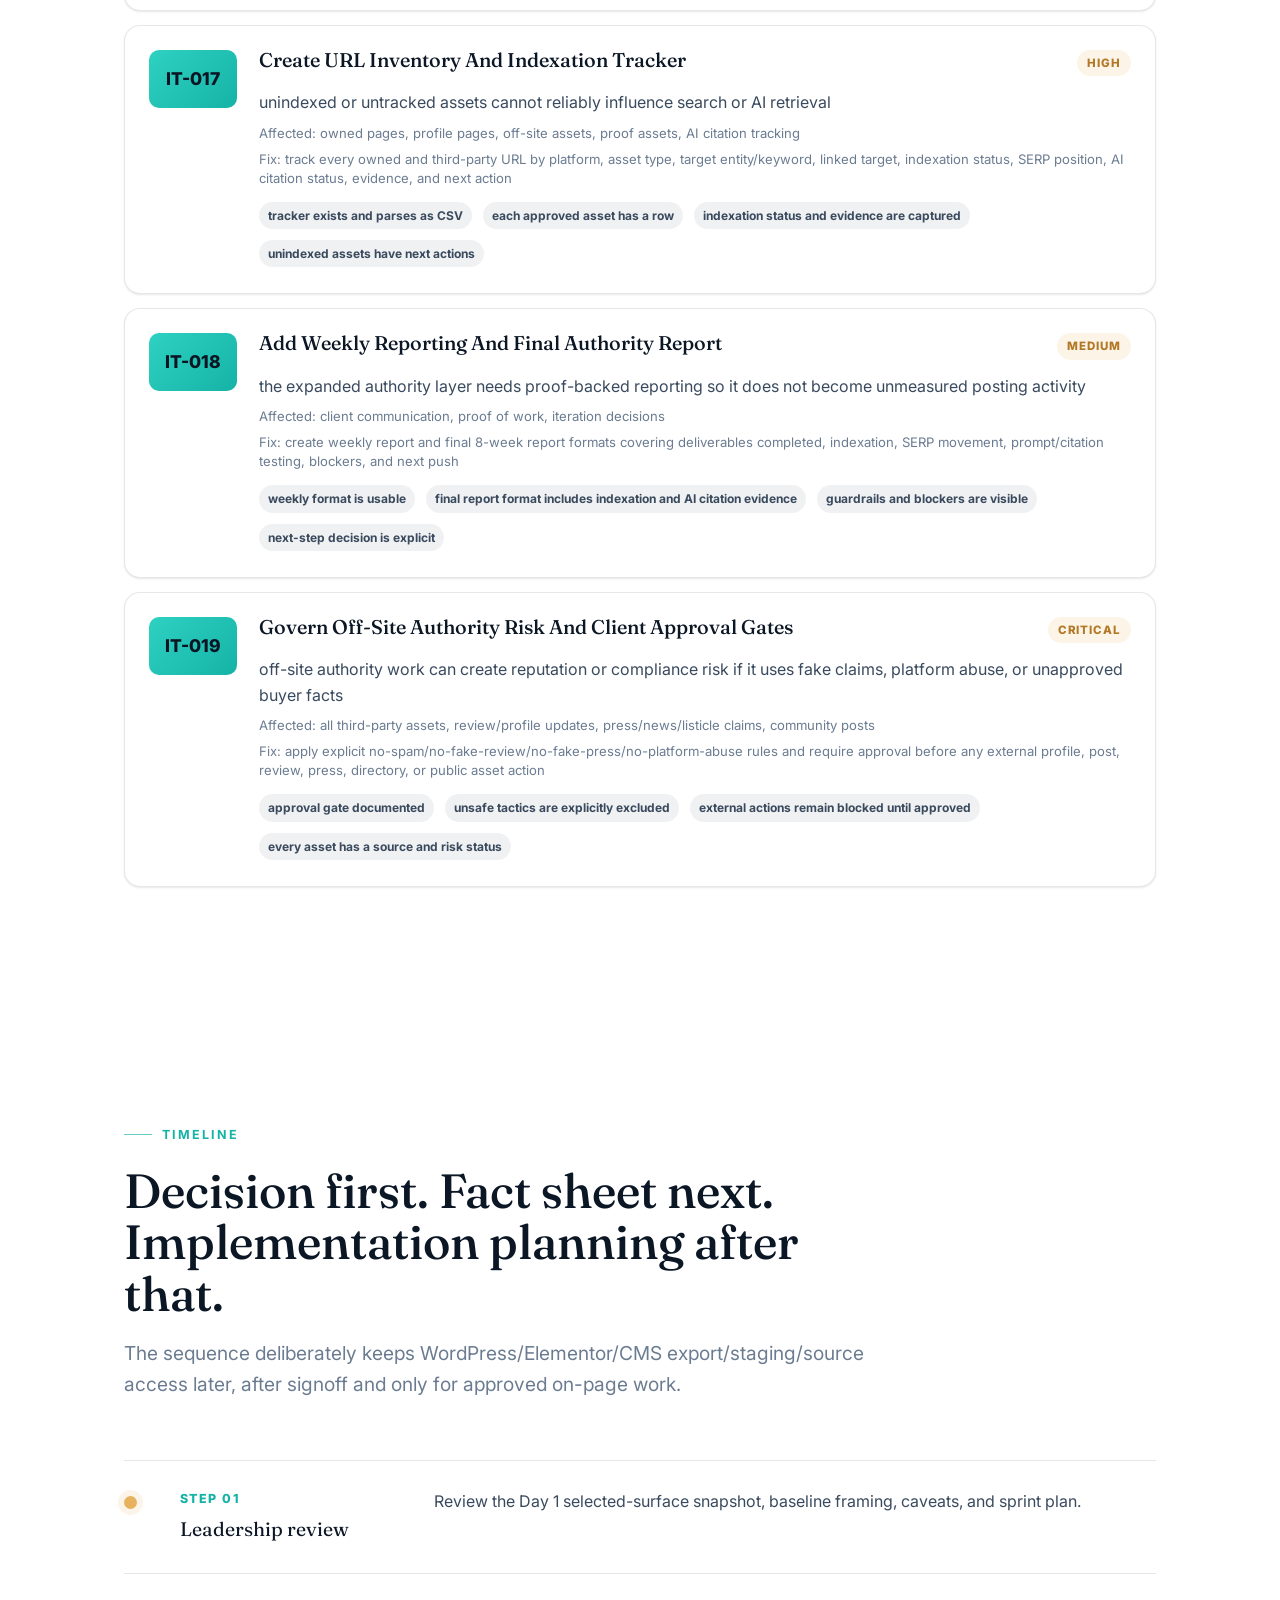
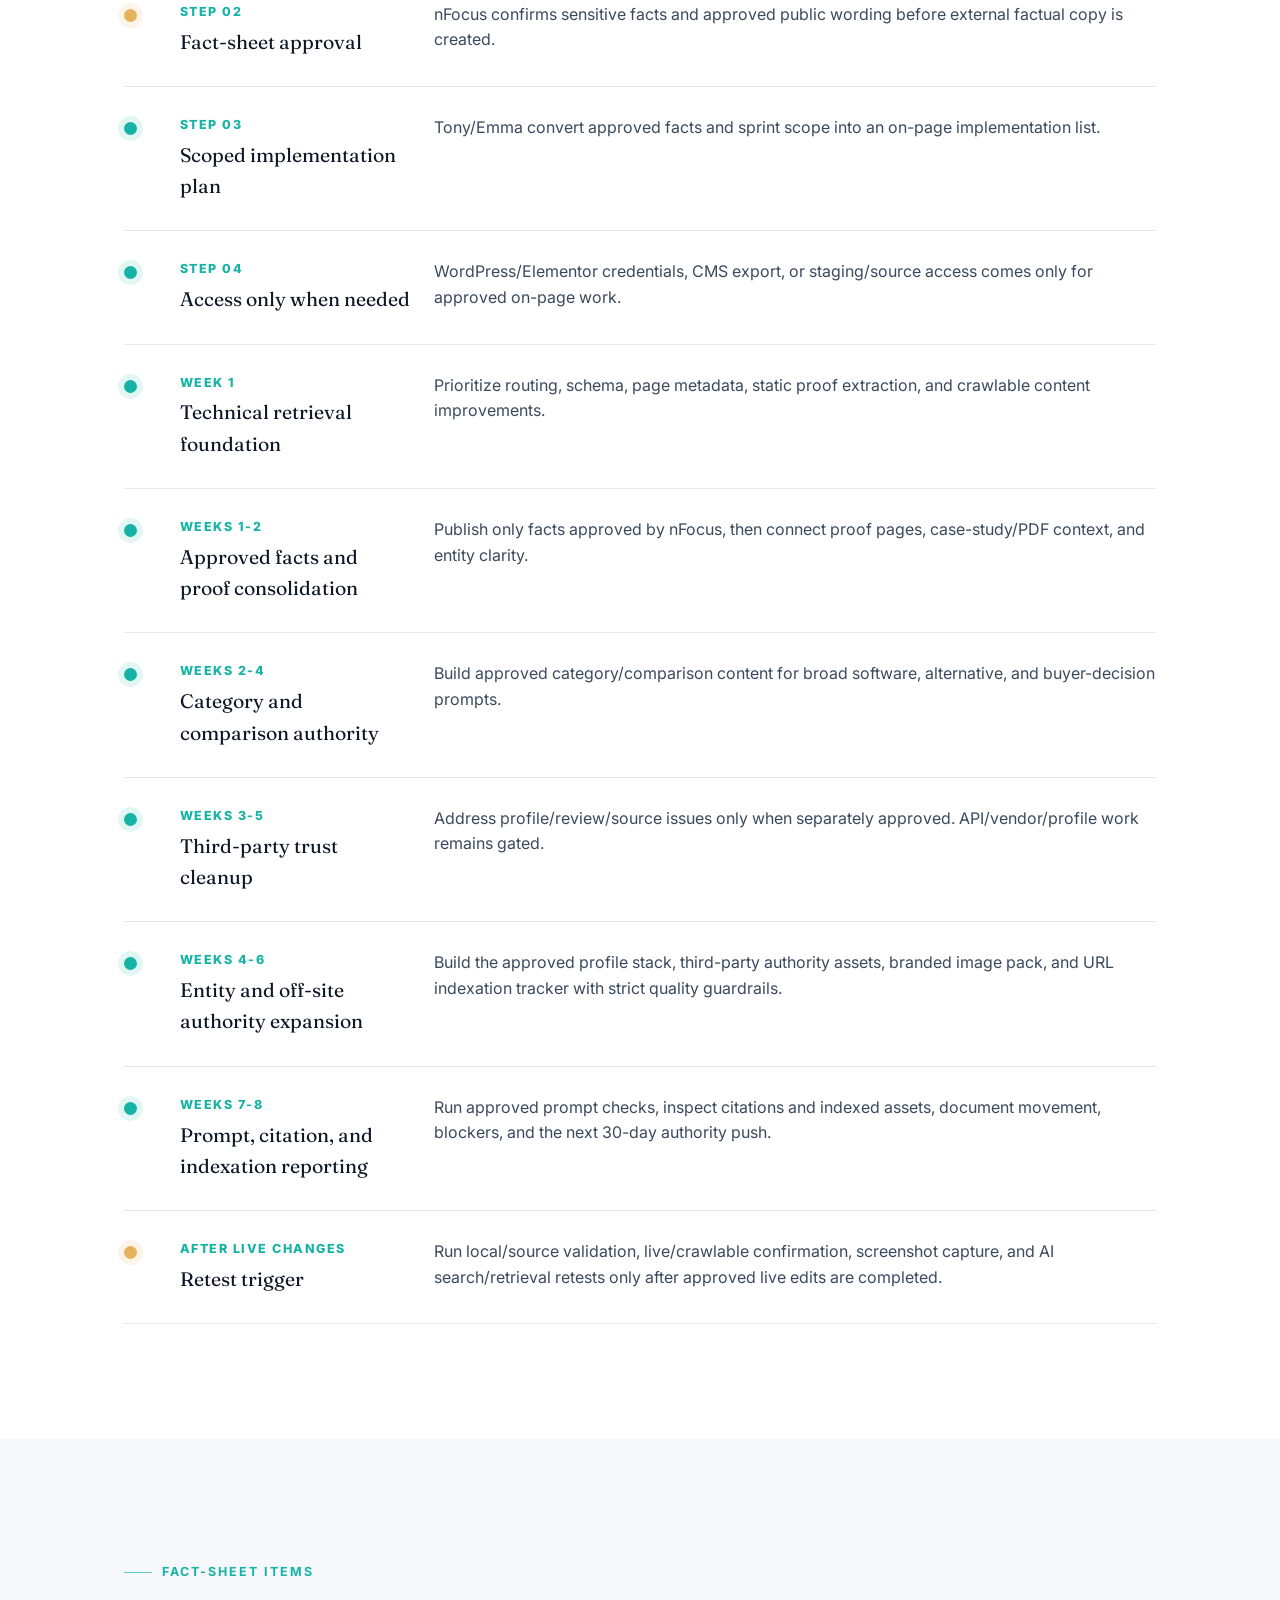
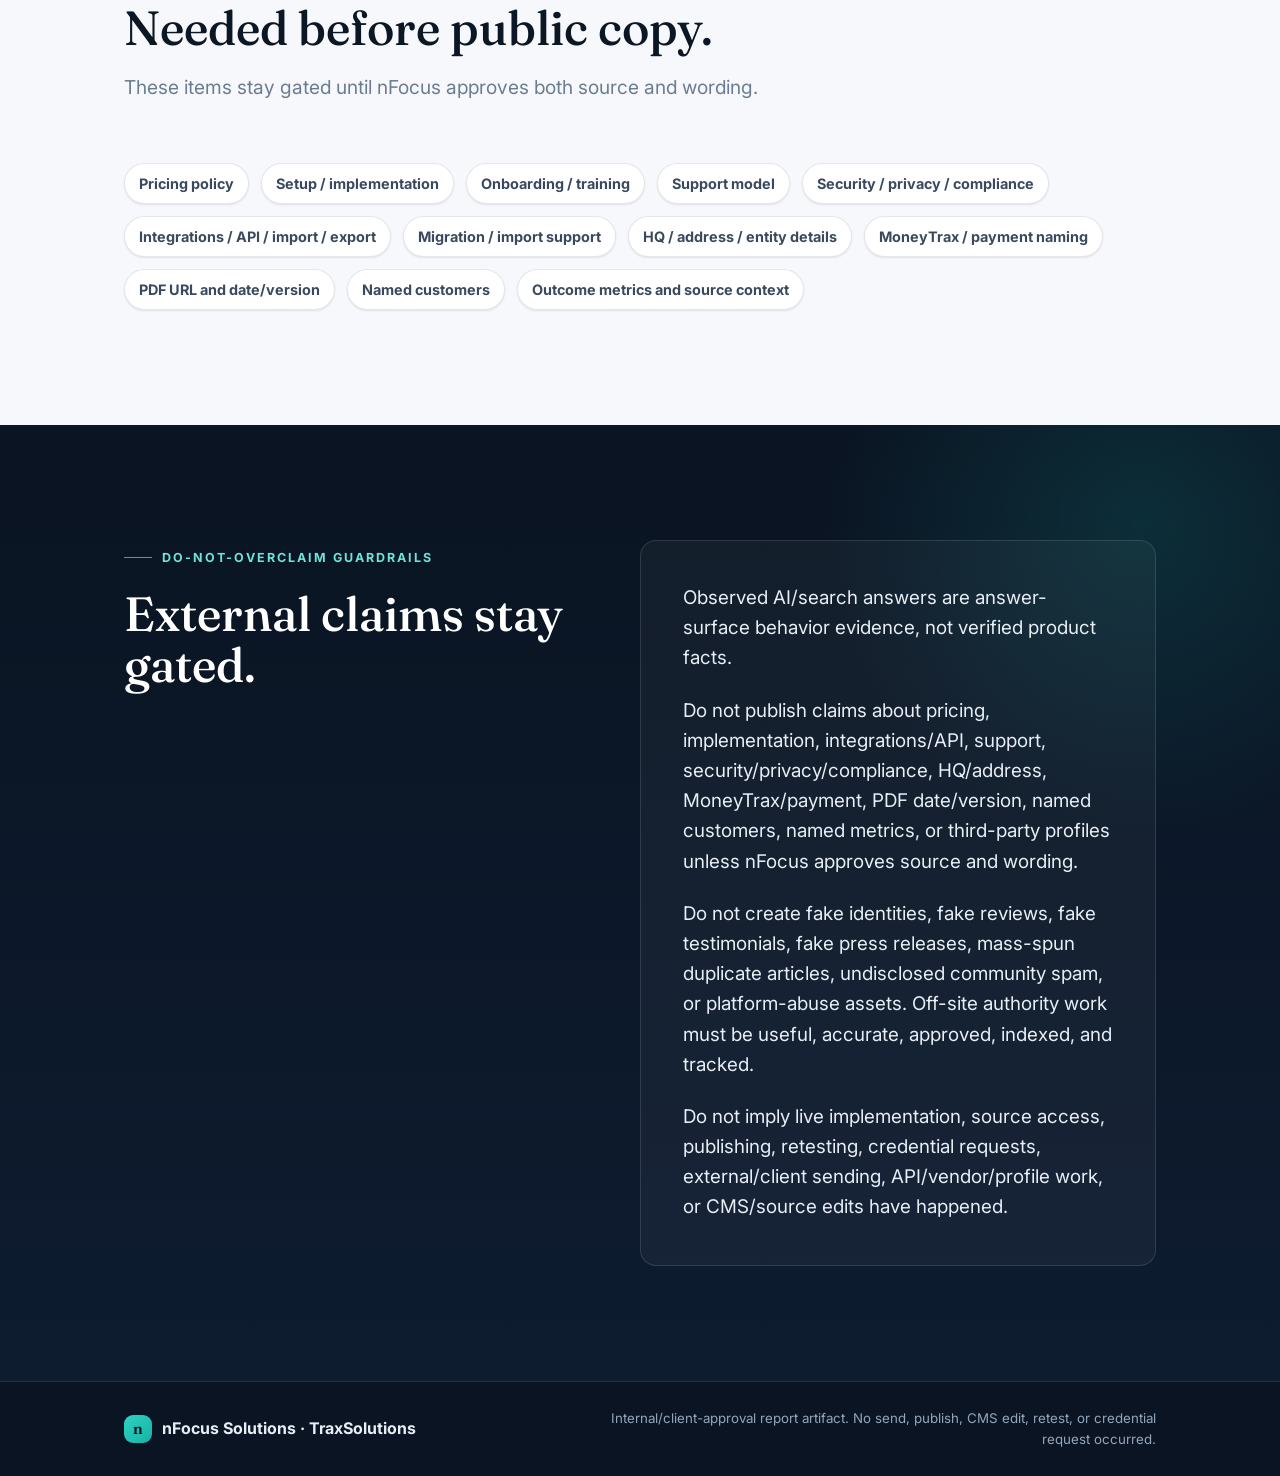
==== commit a31a6e04: "Add nFocus authority deliverables" ====
--- a/deliverables.html
+++ b/deliverables.html
@@ -32,14 +32,14 @@
       <div class="container page-hero__inner">
         <span class="eyebrow">Deliverables and timeline</span>
         <h1 class="page-title" id="deliverables-title">30-45 day answer-readiness work after leadership signoff.</h1>
-        <p class="page-lead">The sprint focuses on reducing retrieval friction, publishing approved buyer-stage facts, consolidating proof and entity clarity, and building authority where competitors currently dominate.</p>
+        <p class="page-lead">The sprint now combines the original answer-readiness work with a deeper SEO authority layer: entity clarity, buyer prompt fanout, third-party corroboration, safe off-site assets, indexation discipline, and AI/GEO retesting.</p>
       </div>
     </section>
 
     <section class="proof" aria-label="Sprint payload counts">
       <div class="container proof__inner">
-        <div class="proof__item reveal"><div class="proof__value">11</div><div class="proof__label">Implementation tickets</div></div>
-        <div class="proof__item reveal"><div class="proof__value">30-45</div><div class="proof__label">Day answer-readiness sprint</div></div>
+        <div class="proof__item reveal"><div class="proof__value">19</div><div class="proof__label">Implementation tickets</div></div>
+        <div class="proof__item reveal"><div class="proof__value">8-week</div><div class="proof__label">SEO + AI visibility buildout</div></div>
         <div class="proof__item reveal"><div class="proof__value">Fact sheet</div><div class="proof__label">Required before public copy</div></div>
         <div class="proof__item reveal"><div class="proof__value">Retest</div><div class="proof__label">Only after approved live changes</div></div>
       </div>
@@ -49,14 +49,34 @@
       <div class="container">
         <div class="section-head">
           <span class="eyebrow">Sprint focus</span>
-          <h2 class="section-title" id="streams-title">Four workstreams drive the implementation plan.</h2>
-          <p class="section-lead">These workstreams summarize the tactical direction. The ticket list below contains the concrete deliverables.</p>
+          <h2 class="section-title" id="streams-title">Six workstreams drive the expanded implementation plan.</h2>
+          <p class="section-lead">The added SEO layer uses Edward Sturm's quality filter with Jesper Nissen's execution discipline: useful owned pages first, then clean entity and third-party authority signals with strict guardrails.</p>
         </div>
         <div class="streams">
           <article class="stream reveal"><div class="stream__num">01</div><div><h3>Reduce technical retrieval friction</h3><p>Payment path/routing cleanup, schema, alt text, retrieval metadata, and static/extractable proof elements.</p></div></article>
           <article class="stream reveal"><div class="stream__num">02</div><div><h3>Publish approved buyer-stage facts</h3><p>Answer-first FAQ and decision content only after sensitive facts and wording are approved by nFocus.</p></div></article>
           <article class="stream reveal"><div class="stream__num">03</div><div><h3>Consolidate proof and entity clarity</h3><p>Make owned nFocus sources clearer about product, module, proof, and entity relationships.</p></div></article>
           <article class="stream reveal"><div class="stream__num">04</div><div><h3>Build category and comparison authority</h3><p>Develop approved category/comparison pages where competitor-led answer surfaces currently shape the conversation.</p></div></article>
+          <article class="stream reveal"><div class="stream__num">05</div><div><h3>Expand entity and third-party authority</h3><p>Audit profile stack, sameAs targets, review surfaces, directories, association pages, and reputable off-site assets that can corroborate TraxSolutions.</p></div></article>
+          <article class="stream reveal"><div class="stream__num">06</div><div><h3>Track indexation, citations, and risk</h3><p>Inventory every owned and third-party URL, monitor indexation and AI citations, and keep external actions gated until approved.</p></div></article>
+        </div>
+      </div>
+    </section>
+
+    <section class="section authority" aria-labelledby="authority-title">
+      <div class="container">
+        <div class="section-head">
+          <span class="eyebrow">Authority expansion</span>
+          <h2 class="section-title" id="authority-title">New SEO deliverables added from Hermes research.</h2>
+          <p class="section-lead">This layer turns entity SEO and safe third-party authority into concrete client deliverables without drifting into spam, fake claims, or unapproved public actions.</p>
+        </div>
+        <div class="authority-grid">
+          <article class="authority-card reveal"><span>01</span><h3>Entity audit and fact map</h3><p>Canonical product, company, category, audience, URLs, proof, sameAs, and disambiguation facts.</p></article>
+          <article class="authority-card reveal"><span>02</span><h3>Prompt fanout map</h3><p>Buyer prompts translated into likely Google/Bing retrieval queries, target pages, citation sources, gaps, and next actions.</p></article>
+          <article class="authority-card reveal"><span>03</span><h3>Profile stack plan</h3><p>LinkedIn, YouTube, review platforms, directories, industry surfaces, and sameAs cleanup for entity consistency.</p></article>
+          <article class="authority-card reveal"><span>04</span><h3>Safe off-site asset plan</h3><p>Useful third-party pages/posts only on approved platforms, with no fake reviews, fake press, spun copy, or platform abuse.</p></article>
+          <article class="authority-card reveal"><span>05</span><h3>Branded image SEO pack</h3><p>Approved visual assets with filenames, captions, alt text, page placement, and tracking.</p></article>
+          <article class="authority-card reveal"><span>06</span><h3>Indexation and reporting system</h3><p>URL tracker, weekly proof-of-work reports, final 8-week report, and retest evidence.</p></article>
         </div>
       </div>
     </section>
@@ -88,6 +108,8 @@
           <article class="milestone reveal"><div class="milestone__node"></div><div><div class="milestone__week">Weeks 1-2</div><div class="milestone__phase">Approved facts and proof consolidation</div></div><p class="milestone__summary">Publish only facts approved by nFocus, then connect proof pages, case-study/PDF context, and entity clarity.</p></article>
           <article class="milestone reveal"><div class="milestone__node"></div><div><div class="milestone__week">Weeks 2-4</div><div class="milestone__phase">Category and comparison authority</div></div><p class="milestone__summary">Build approved category/comparison content for broad software, alternative, and buyer-decision prompts.</p></article>
           <article class="milestone reveal"><div class="milestone__node"></div><div><div class="milestone__week">Weeks 3-5</div><div class="milestone__phase">Third-party trust cleanup</div></div><p class="milestone__summary">Address profile/review/source issues only when separately approved. API/vendor/profile work remains gated.</p></article>
+          <article class="milestone reveal"><div class="milestone__node"></div><div><div class="milestone__week">Weeks 4-6</div><div class="milestone__phase">Entity and off-site authority expansion</div></div><p class="milestone__summary">Build the approved profile stack, third-party authority assets, branded image pack, and URL indexation tracker with strict quality guardrails.</p></article>
+          <article class="milestone reveal"><div class="milestone__node"></div><div><div class="milestone__week">Weeks 7-8</div><div class="milestone__phase">Prompt, citation, and indexation reporting</div></div><p class="milestone__summary">Run approved prompt checks, inspect citations and indexed assets, document movement, blockers, and the next 30-day authority push.</p></article>
           <article class="milestone milestone--review reveal"><div class="milestone__node"></div><div><div class="milestone__week">After live changes</div><div class="milestone__phase">Retest trigger</div></div><p class="milestone__summary">Run local/source validation, live/crawlable confirmation, screenshot capture, and AI search/retrieval retests only after approved live edits are completed.</p></article>
         </div>
       </div>
@@ -115,6 +137,7 @@
         <div class="guardrail-panel reveal">
           <p>Observed AI/search answers are answer-surface behavior evidence, not verified product facts.</p>
           <p>Do not publish claims about pricing, implementation, integrations/API, support, security/privacy/compliance, HQ/address, MoneyTrax/payment, PDF date/version, named customers, named metrics, or third-party profiles unless nFocus approves source and wording.</p>
+          <p>Do not create fake identities, fake reviews, fake testimonials, fake press releases, mass-spun duplicate articles, undisclosed community spam, or platform-abuse assets. Off-site authority work must be useful, accurate, approved, indexed, and tracked.</p>
           <p>Do not imply live implementation, source access, publishing, retesting, credential requests, external/client sending, API/vendor/profile work, or CMS/source edits have happened.</p>
         </div>
       </div>
--- a/styles.css
+++ b/styles.css
@@ -402,6 +402,38 @@
 .stream h3 { color: var(--white); font-size: 1.32rem; margin-bottom: 8px; }
 .stream p { color: var(--text-on-dark-muted); max-width: 78ch; }
 
+.authority { background: var(--paper); }
+.authority-grid {
+  display: grid;
+  grid-template-columns: repeat(3, 1fr);
+  gap: 20px;
+}
+.authority-card {
+  min-height: 246px;
+  background: var(--white);
+  border: 1px solid var(--line);
+  border-radius: var(--radius);
+  padding: 28px 26px;
+  box-shadow: var(--shadow-sm);
+}
+.authority-card span {
+  display: inline-grid;
+  place-items: center;
+  width: 42px;
+  height: 42px;
+  margin-bottom: 20px;
+  border-radius: var(--radius-sm);
+  background: linear-gradient(135deg, var(--teal-400), var(--teal-500));
+  color: var(--ink-900);
+  font-weight: 800;
+}
+.authority-card h3 { font-size: 1.2rem; }
+.authority-card p {
+  margin-top: 12px;
+  color: var(--text-body);
+  font-size: 0.96rem;
+}
+
 .timeline { background: var(--white); }
 .roadmap {
   position: relative;
@@ -729,8 +761,8 @@
 }
 
 .reveal {
-  opacity: 0;
-  transform: translateY(16px);
+  opacity: 1;
+  transform: none;
   transition: opacity 0.6s var(--ease), transform 0.6s var(--ease);
 }
 .reveal.is-visible { opacity: 1; transform: translateY(0); }
@@ -739,7 +771,7 @@
   .nav__links { display: none; }
   .issues { grid-template-columns: 1fr; }
   .summary__grid, .split__grid, .guardrails__grid { grid-template-columns: 1fr; gap: 34px; }
-  .verdict-grid, .competitor-grid, .finding-grid { grid-template-columns: 1fr; }
+  .verdict-grid, .competitor-grid, .finding-grid, .authority-grid { grid-template-columns: 1fr; }
 }
 @media (max-width: 760px) {
   .hero { min-height: auto; padding-top: 112px; }
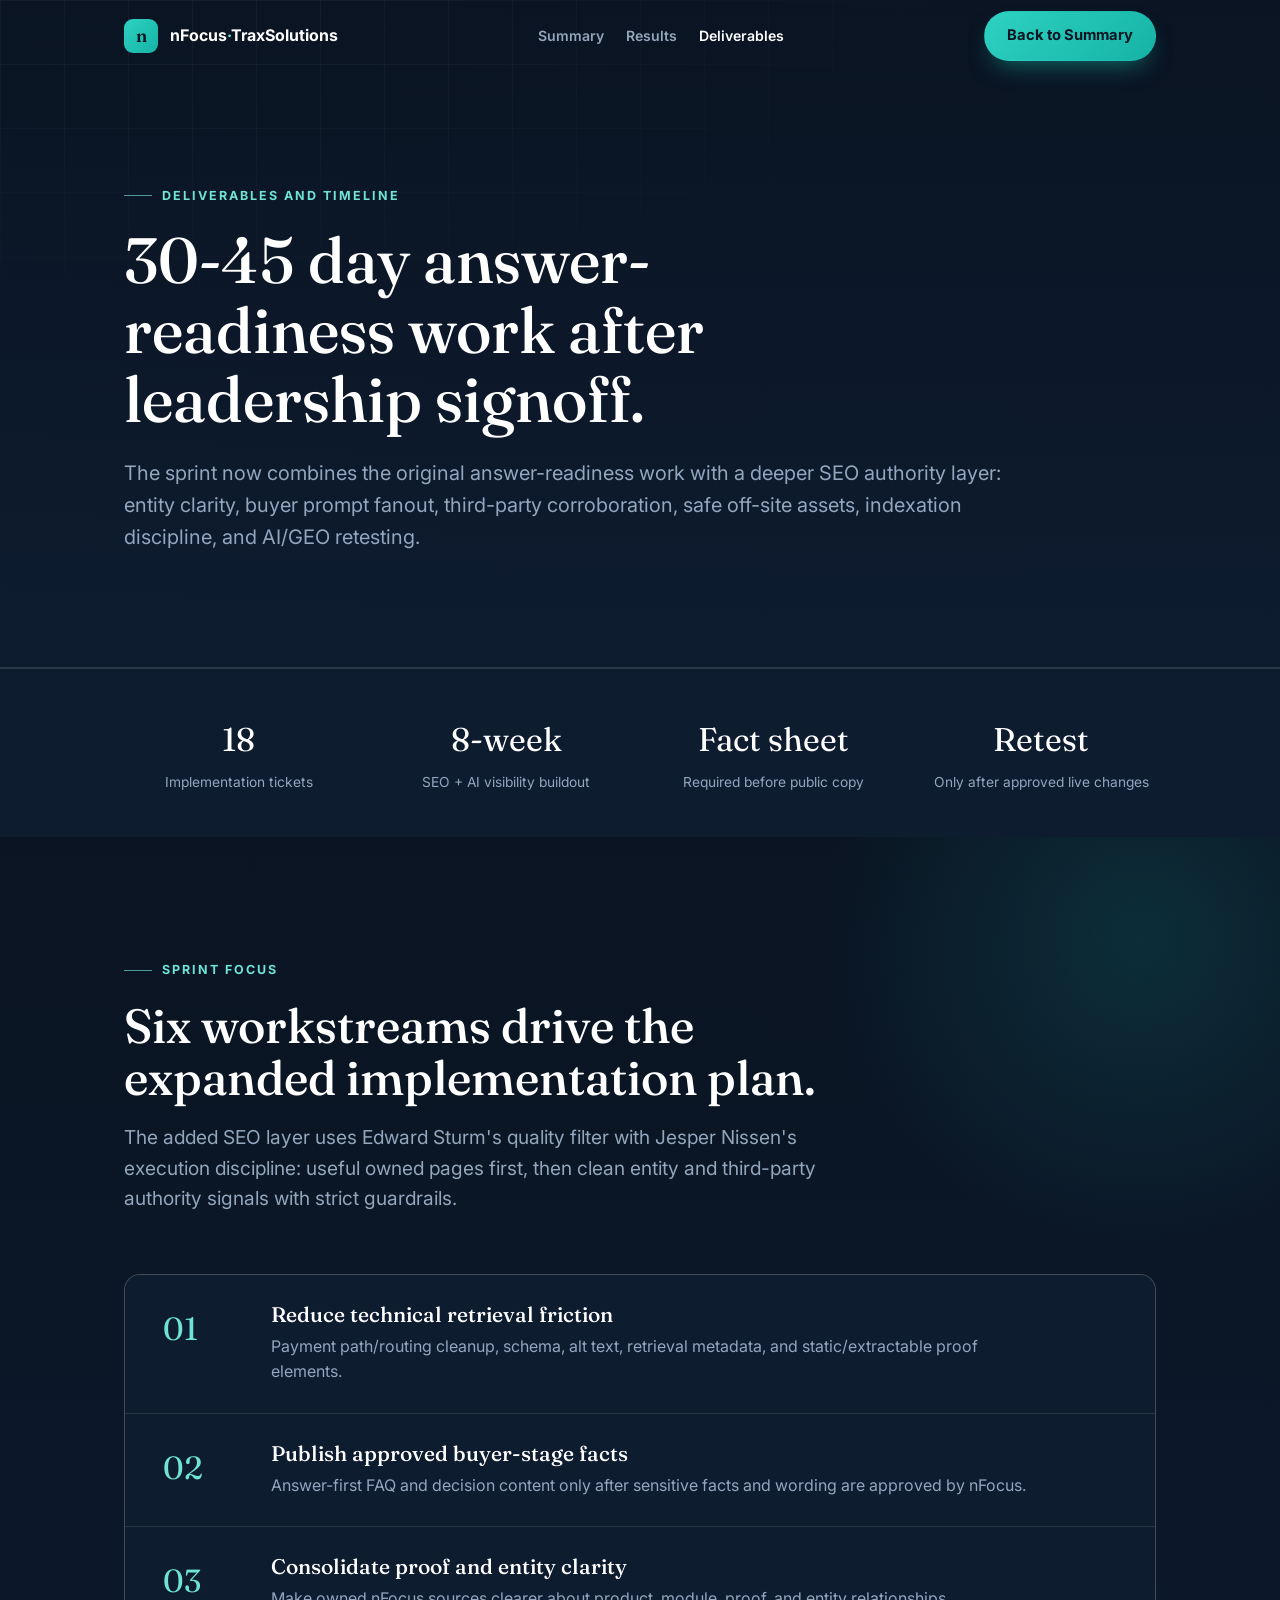
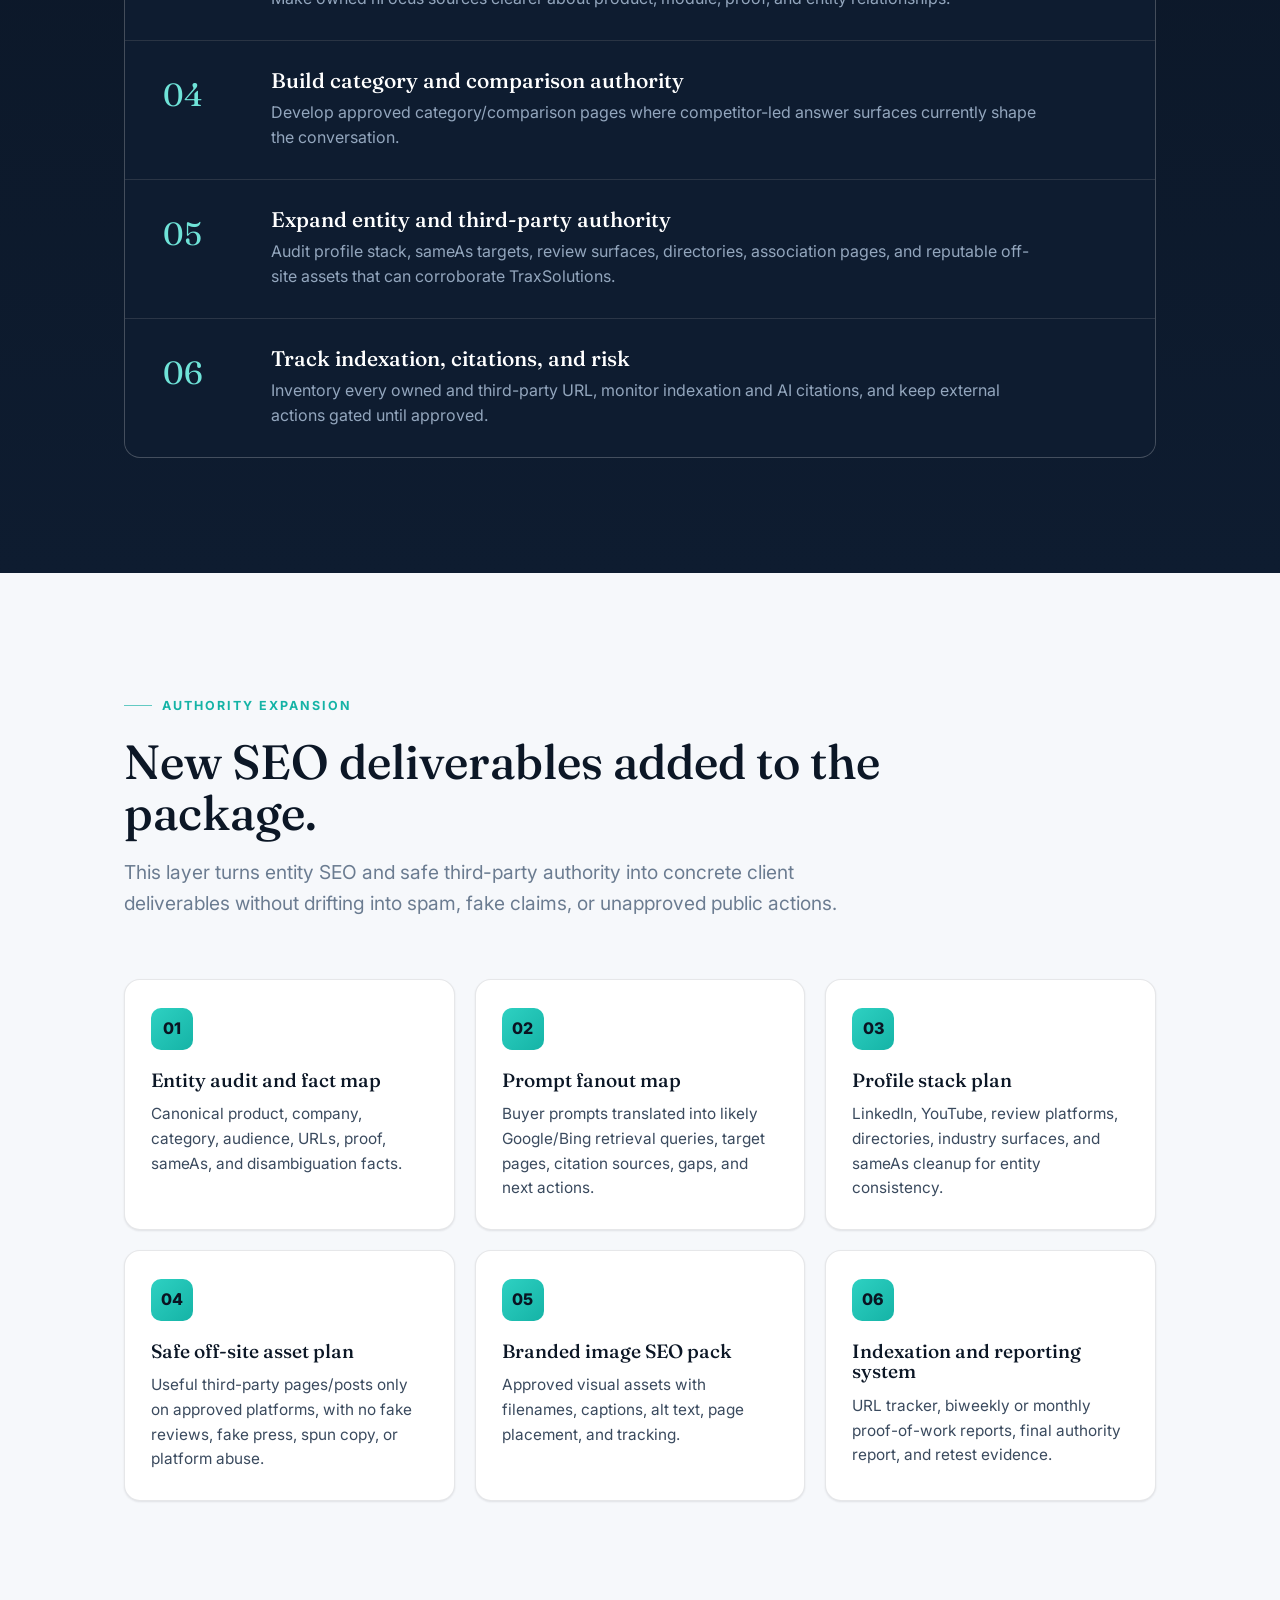
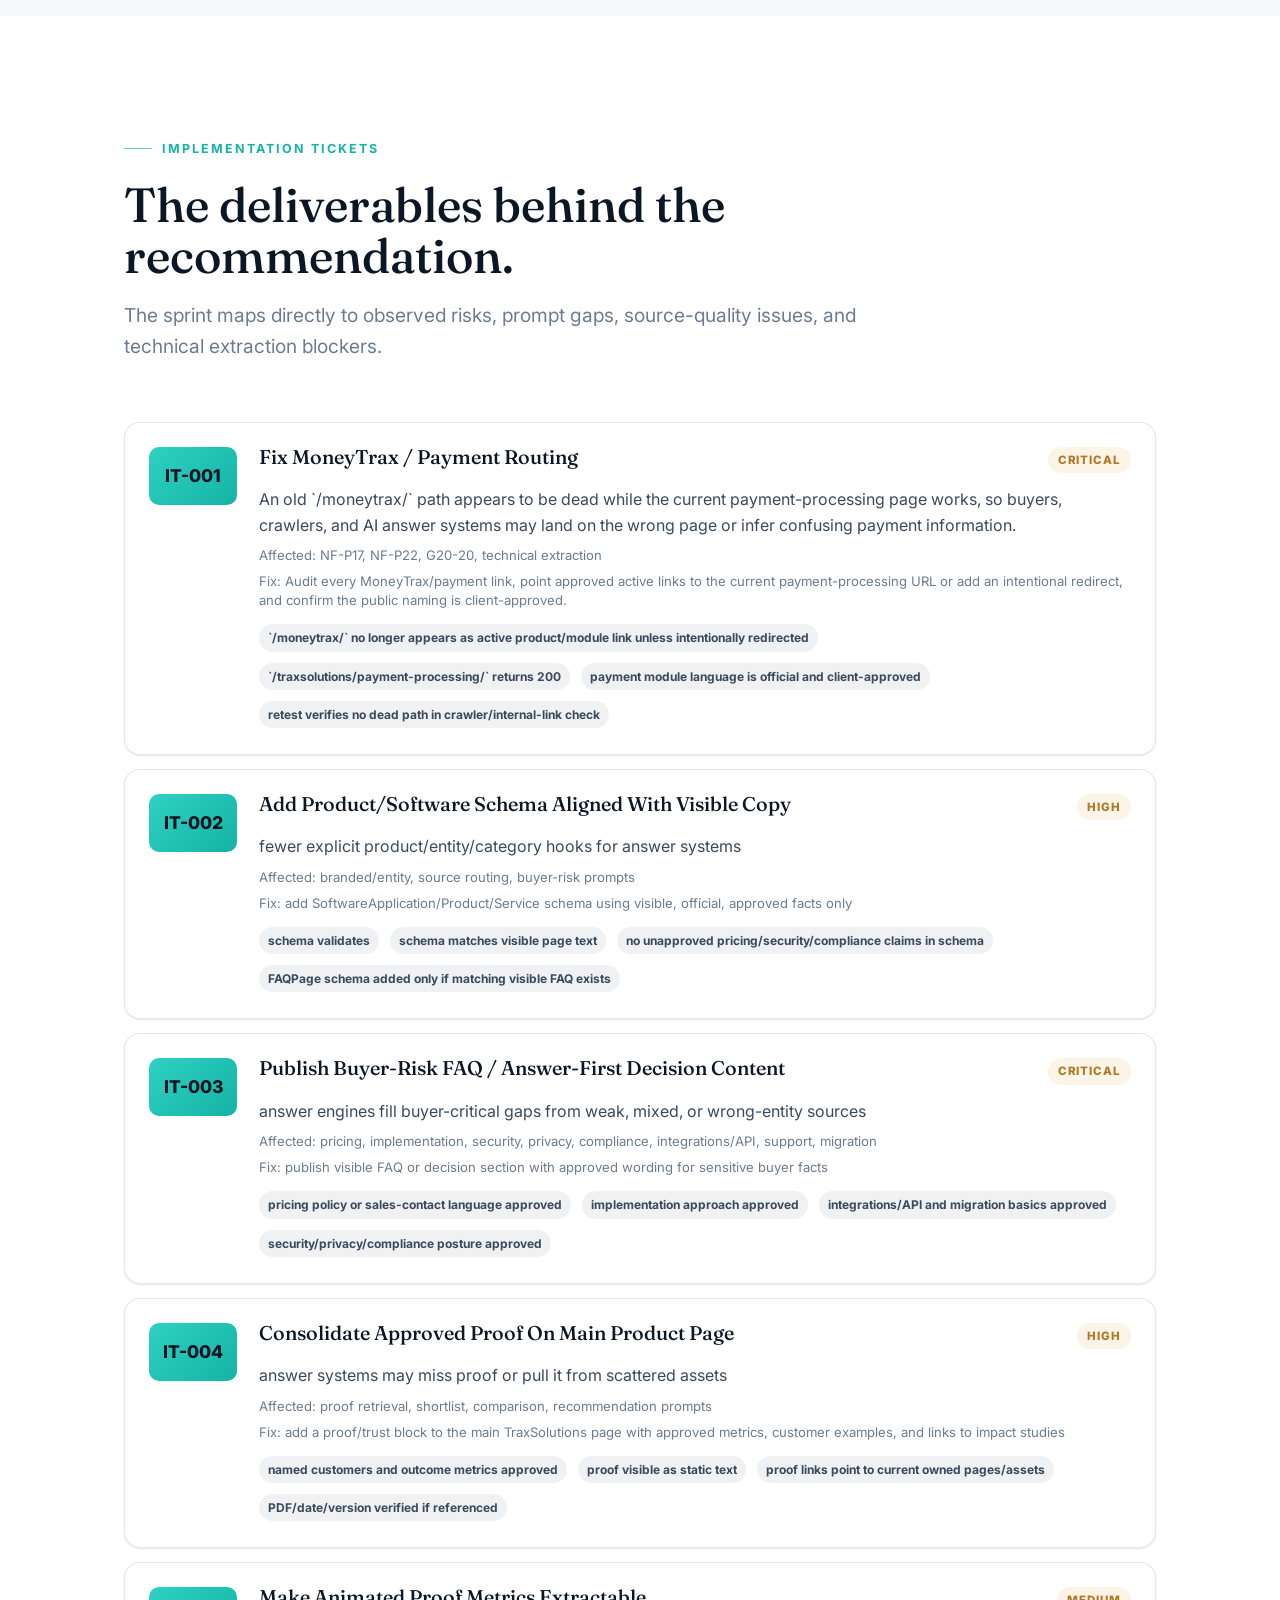
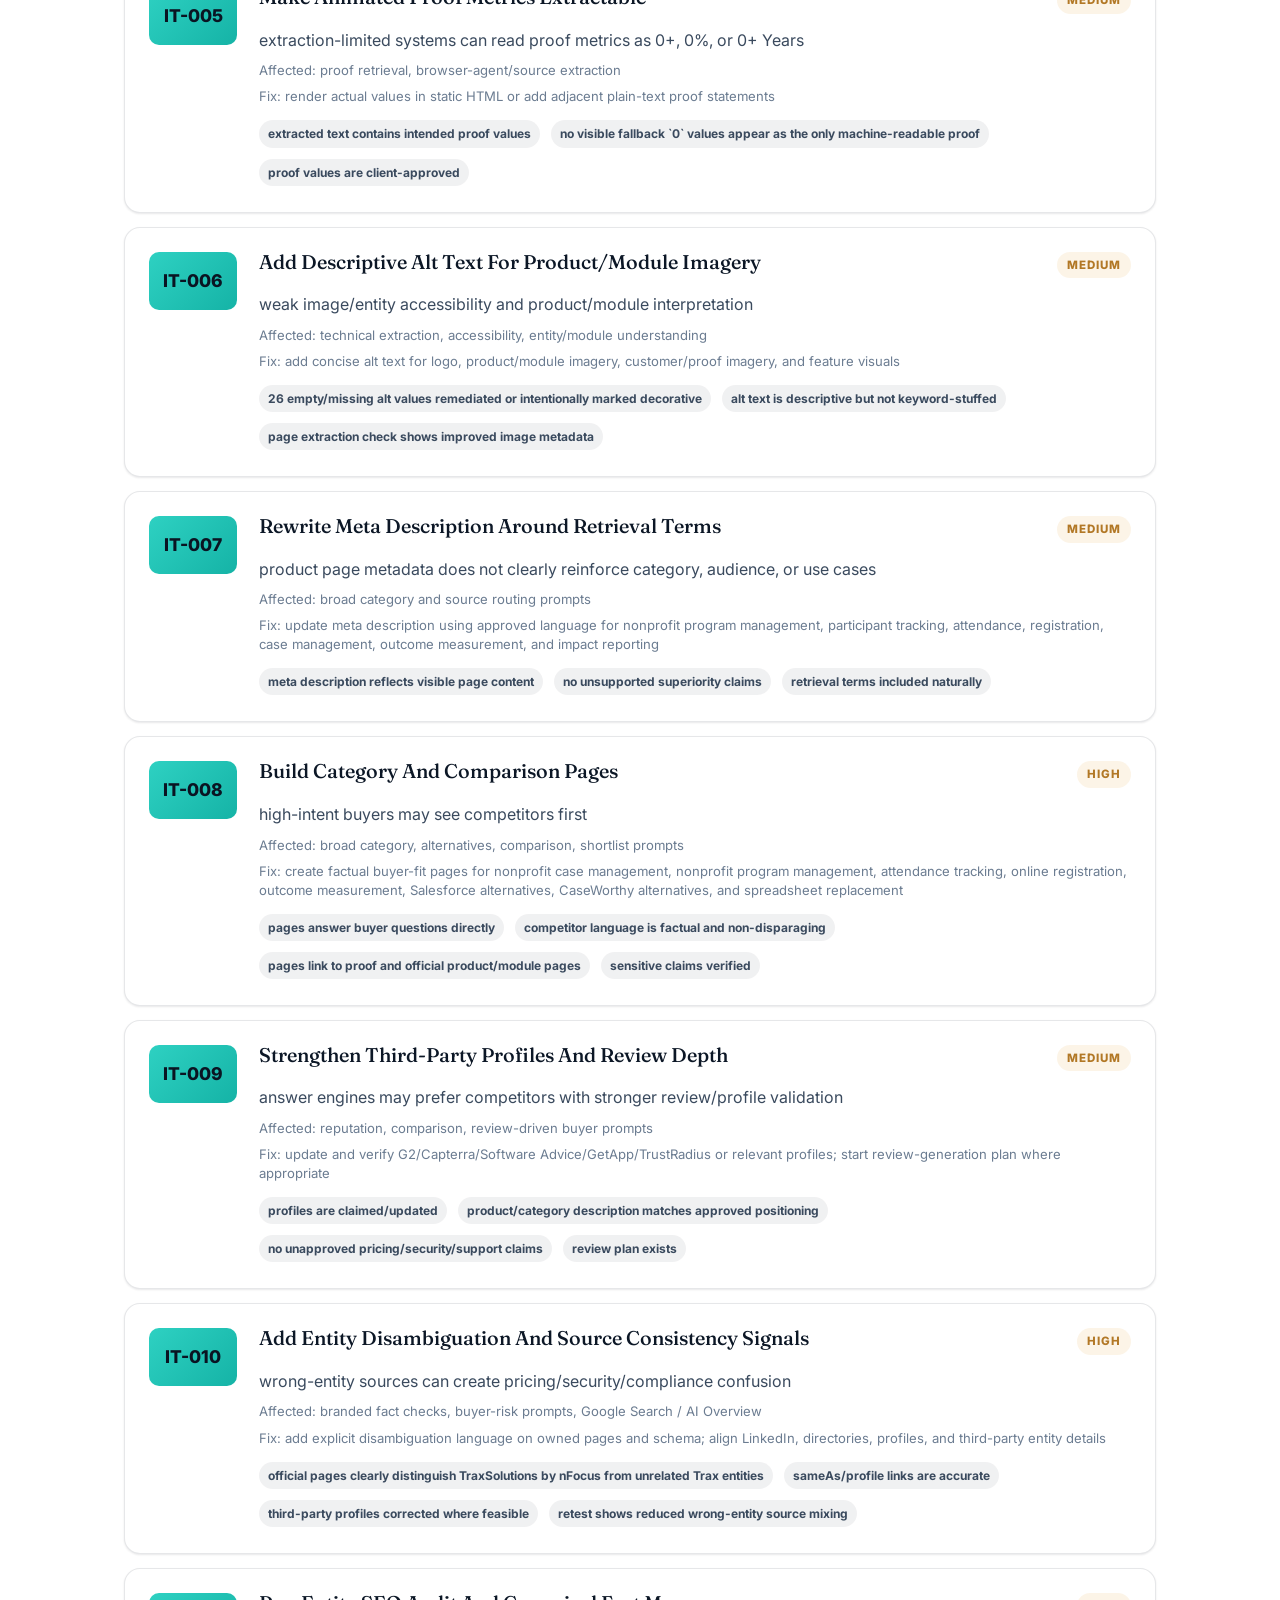
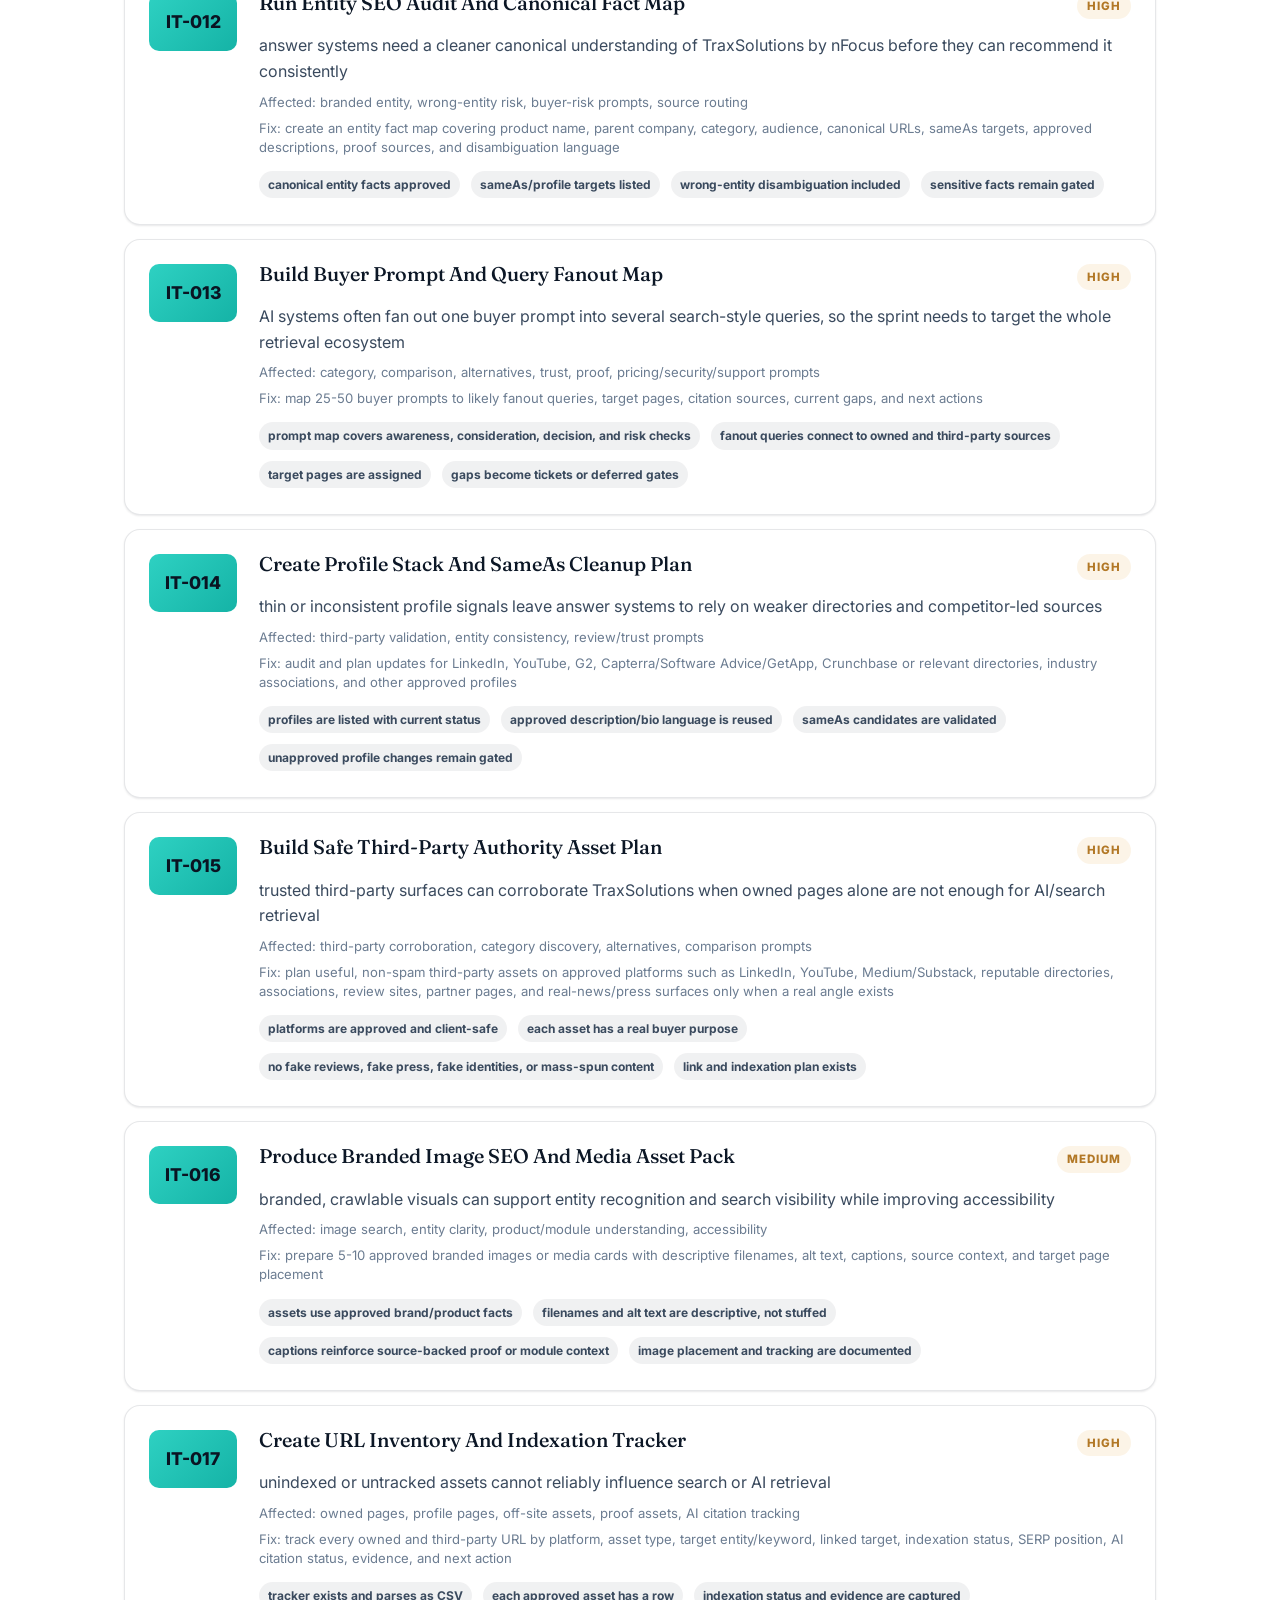
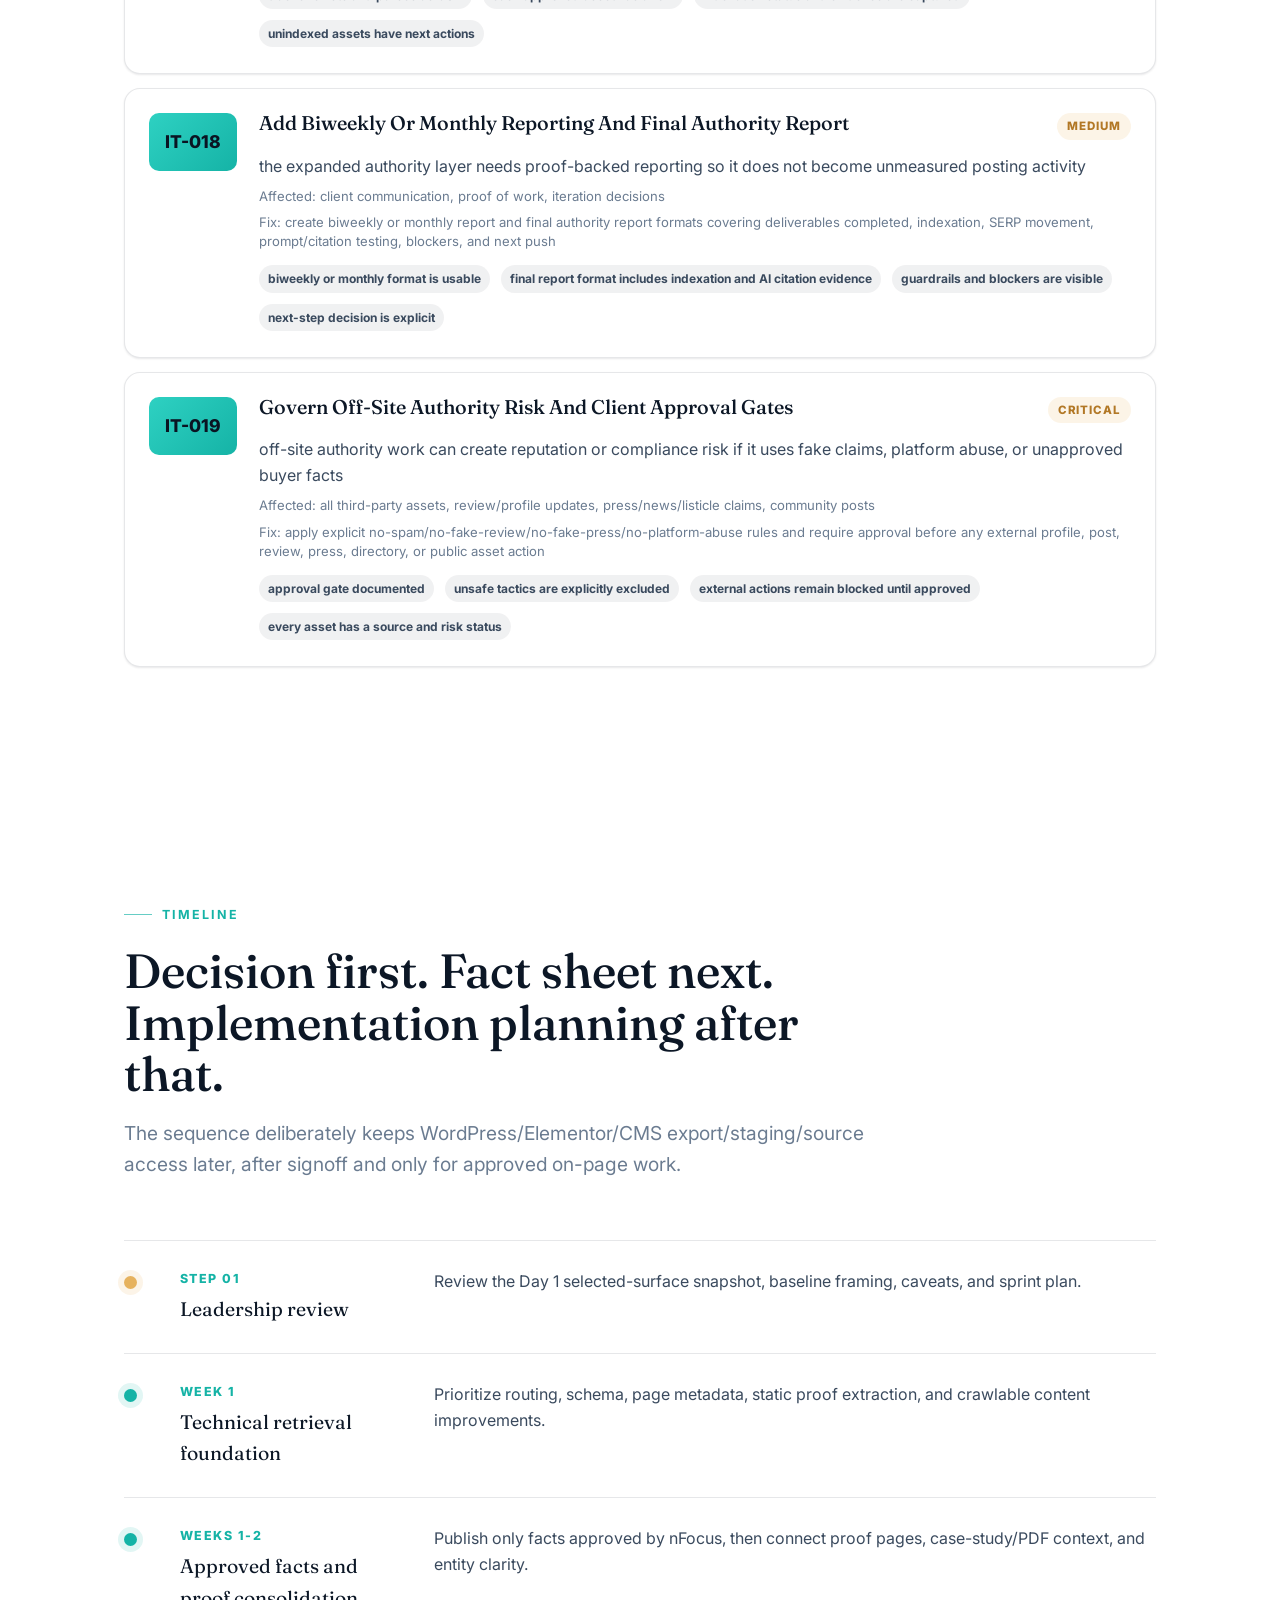
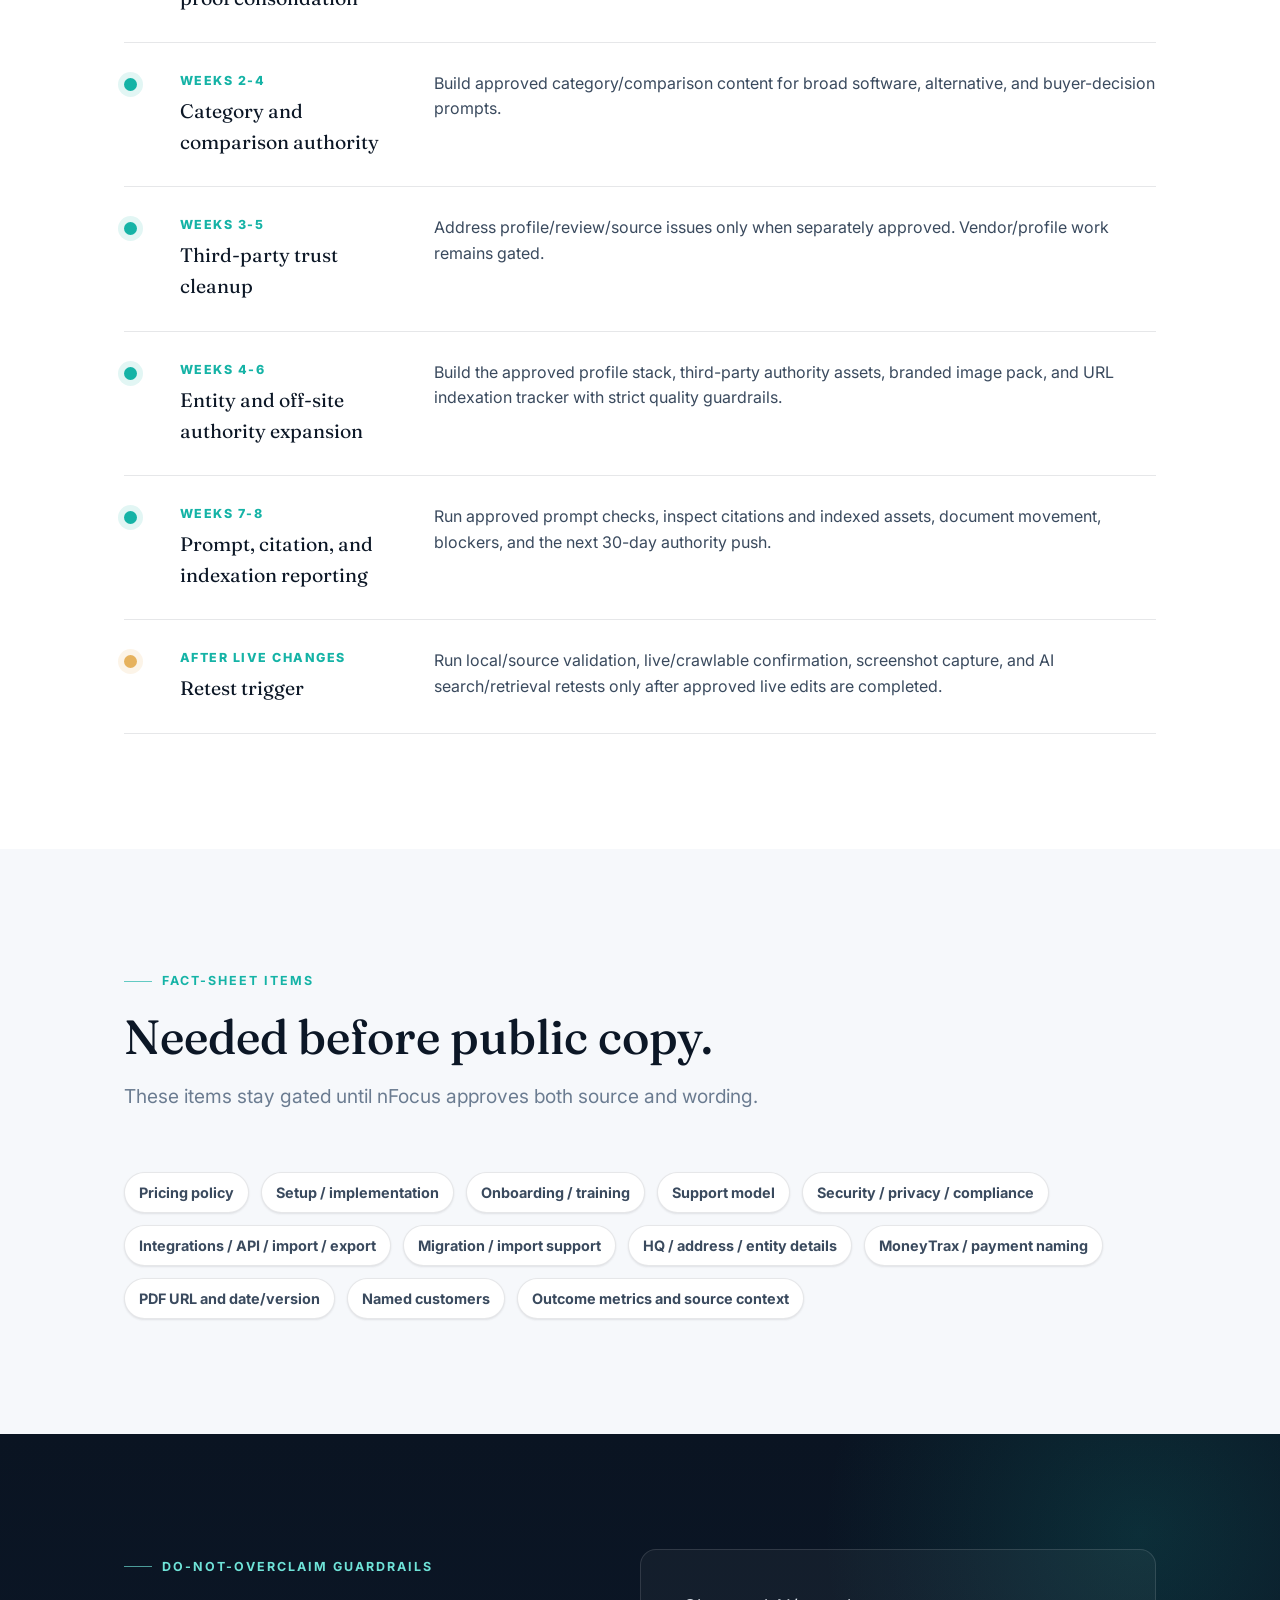
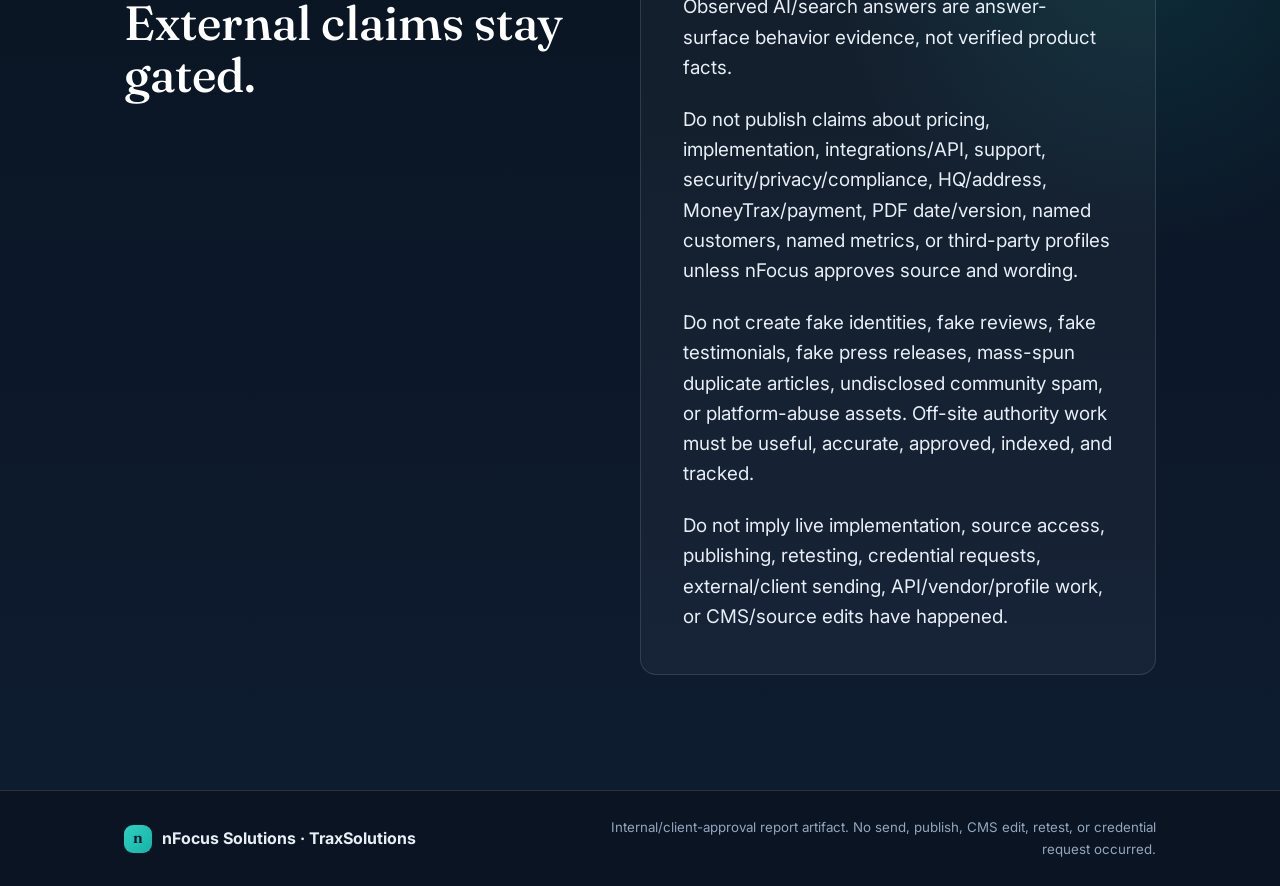
==== commit fa950bfb: "Clean up deliverables scope and reporting cadence" ====
--- a/deliverables.html
+++ b/deliverables.html
@@ -38,7 +38,7 @@
 
     <section class="proof" aria-label="Sprint payload counts">
       <div class="container proof__inner">
-        <div class="proof__item reveal"><div class="proof__value">19</div><div class="proof__label">Implementation tickets</div></div>
+        <div class="proof__item reveal"><div class="proof__value">18</div><div class="proof__label">Implementation tickets</div></div>
         <div class="proof__item reveal"><div class="proof__value">8-week</div><div class="proof__label">SEO + AI visibility buildout</div></div>
         <div class="proof__item reveal"><div class="proof__value">Fact sheet</div><div class="proof__label">Required before public copy</div></div>
         <div class="proof__item reveal"><div class="proof__value">Retest</div><div class="proof__label">Only after approved live changes</div></div>
@@ -67,7 +67,7 @@
       <div class="container">
         <div class="section-head">
           <span class="eyebrow">Authority expansion</span>
-          <h2 class="section-title" id="authority-title">New SEO deliverables added from Hermes research.</h2>
+          <h2 class="section-title" id="authority-title">New SEO deliverables added to the package.</h2>
           <p class="section-lead">This layer turns entity SEO and safe third-party authority into concrete client deliverables without drifting into spam, fake claims, or unapproved public actions.</p>
         </div>
         <div class="authority-grid">
@@ -76,7 +76,7 @@
           <article class="authority-card reveal"><span>03</span><h3>Profile stack plan</h3><p>LinkedIn, YouTube, review platforms, directories, industry surfaces, and sameAs cleanup for entity consistency.</p></article>
           <article class="authority-card reveal"><span>04</span><h3>Safe off-site asset plan</h3><p>Useful third-party pages/posts only on approved platforms, with no fake reviews, fake press, spun copy, or platform abuse.</p></article>
           <article class="authority-card reveal"><span>05</span><h3>Branded image SEO pack</h3><p>Approved visual assets with filenames, captions, alt text, page placement, and tracking.</p></article>
-          <article class="authority-card reveal"><span>06</span><h3>Indexation and reporting system</h3><p>URL tracker, weekly proof-of-work reports, final 8-week report, and retest evidence.</p></article>
+          <article class="authority-card reveal"><span>06</span><h3>Indexation and reporting system</h3><p>URL tracker, biweekly or monthly proof-of-work reports, final authority report, and retest evidence.</p></article>
         </div>
       </div>
     </section>
@@ -101,13 +101,10 @@
         </div>
         <div class="roadmap">
           <article class="milestone milestone--review reveal"><div class="milestone__node"></div><div><div class="milestone__week">Step 01</div><div class="milestone__phase">Leadership review</div></div><p class="milestone__summary">Review the Day 1 selected-surface snapshot, baseline framing, caveats, and sprint plan.</p></article>
-          <article class="milestone milestone--review reveal"><div class="milestone__node"></div><div><div class="milestone__week">Step 02</div><div class="milestone__phase">Fact-sheet approval</div></div><p class="milestone__summary">nFocus confirms sensitive facts and approved public wording before external factual copy is created.</p></article>
-          <article class="milestone reveal"><div class="milestone__node"></div><div><div class="milestone__week">Step 03</div><div class="milestone__phase">Scoped implementation plan</div></div><p class="milestone__summary">Tony/Emma convert approved facts and sprint scope into an on-page implementation list.</p></article>
-          <article class="milestone reveal"><div class="milestone__node"></div><div><div class="milestone__week">Step 04</div><div class="milestone__phase">Access only when needed</div></div><p class="milestone__summary">WordPress/Elementor credentials, CMS export, or staging/source access comes only for approved on-page work.</p></article>
           <article class="milestone reveal"><div class="milestone__node"></div><div><div class="milestone__week">Week 1</div><div class="milestone__phase">Technical retrieval foundation</div></div><p class="milestone__summary">Prioritize routing, schema, page metadata, static proof extraction, and crawlable content improvements.</p></article>
           <article class="milestone reveal"><div class="milestone__node"></div><div><div class="milestone__week">Weeks 1-2</div><div class="milestone__phase">Approved facts and proof consolidation</div></div><p class="milestone__summary">Publish only facts approved by nFocus, then connect proof pages, case-study/PDF context, and entity clarity.</p></article>
           <article class="milestone reveal"><div class="milestone__node"></div><div><div class="milestone__week">Weeks 2-4</div><div class="milestone__phase">Category and comparison authority</div></div><p class="milestone__summary">Build approved category/comparison content for broad software, alternative, and buyer-decision prompts.</p></article>
-          <article class="milestone reveal"><div class="milestone__node"></div><div><div class="milestone__week">Weeks 3-5</div><div class="milestone__phase">Third-party trust cleanup</div></div><p class="milestone__summary">Address profile/review/source issues only when separately approved. API/vendor/profile work remains gated.</p></article>
+          <article class="milestone reveal"><div class="milestone__node"></div><div><div class="milestone__week">Weeks 3-5</div><div class="milestone__phase">Third-party trust cleanup</div></div><p class="milestone__summary">Address profile/review/source issues only when separately approved. Vendor/profile work remains gated.</p></article>
           <article class="milestone reveal"><div class="milestone__node"></div><div><div class="milestone__week">Weeks 4-6</div><div class="milestone__phase">Entity and off-site authority expansion</div></div><p class="milestone__summary">Build the approved profile stack, third-party authority assets, branded image pack, and URL indexation tracker with strict quality guardrails.</p></article>
           <article class="milestone reveal"><div class="milestone__node"></div><div><div class="milestone__week">Weeks 7-8</div><div class="milestone__phase">Prompt, citation, and indexation reporting</div></div><p class="milestone__summary">Run approved prompt checks, inspect citations and indexed assets, document movement, blockers, and the next 30-day authority push.</p></article>
           <article class="milestone milestone--review reveal"><div class="milestone__node"></div><div><div class="milestone__week">After live changes</div><div class="milestone__phase">Retest trigger</div></div><p class="milestone__summary">Run local/source validation, live/crawlable confirmation, screenshot capture, and AI search/retrieval retests only after approved live edits are completed.</p></article>
--- a/styles.css
+++ b/styles.css
@@ -41,6 +41,7 @@
   line-height: 1.6;
   -webkit-font-smoothing: antialiased;
   text-rendering: optimizeLegibility;
+  overflow-x: clip;
 }
 h1, h2, h3, h4 {
   font-family: var(--font-display);
@@ -537,42 +538,59 @@
 .verdict-card h3 { font-size: 1.22rem; }
 
 .questions { background: var(--paper); }
-.table-wrap {
-  width: 100%;
-  overflow-x: auto;
+.prompt-card-list {
+  display: grid;
+  gap: 14px;
+}
+.prompt-card {
+  display: grid;
+  grid-template-columns: 88px minmax(0, 1fr);
+  gap: 22px;
+  align-items: start;
+  background: var(--white);
   border: 1px solid var(--line);
   border-radius: var(--radius);
-  background: var(--white);
+  padding: 24px;
   box-shadow: var(--shadow-sm);
 }
-.report-table table {
-  width: 100%;
-  min-width: 1120px;
-  border-collapse: collapse;
-}
-.report-table th {
-  position: sticky;
-  top: 0;
-  z-index: 1;
-  background: var(--ink-800);
-  color: var(--text-on-dark);
-  text-align: left;
-  font-size: 0.76rem;
-  letter-spacing: 0.1em;
-  text-transform: uppercase;
-  padding: 16px;
-}
-.report-table td {
-  vertical-align: top;
-  padding: 18px 16px;
-  border-top: 1px solid var(--line);
+.prompt-card__id {
+  display: flex;
+  justify-content: flex-start;
+}
+.prompt-card__body {
+  min-width: 0;
+}
+.prompt-card__head {
+  display: flex;
+  align-items: flex-start;
+  justify-content: space-between;
+  gap: 18px;
+  margin-bottom: 12px;
+}
+.prompt-card__head h3 {
+  font-size: 1.22rem;
+  line-height: 1.25;
+  min-width: 0;
+  overflow-wrap: anywhere;
+}
+.prompt-card__head .mini-chip {
+  flex: 0 0 auto;
+  justify-self: start;
+}
+.prompt-card__meta {
+  display: flex;
+  flex-wrap: wrap;
+  gap: 8px 18px;
+  color: var(--text-muted);
+  font-size: 0.82rem;
+  line-height: 1.45;
+}
+.prompt-card__competitors {
+  margin-top: 12px;
+}
+.prompt-card p {
+  margin-top: 12px;
   color: var(--text-body);
-  font-size: 0.92rem;
-}
-.report-table td strong {
-  display: block;
-  color: var(--text-strong);
-  line-height: 1.35;
 }
 .row-id {
   display: inline-flex;
@@ -614,6 +632,8 @@
   font-size: 0.75rem;
   font-weight: 700;
   margin: 2px 4px 2px 0;
+  max-width: 100%;
+  overflow-wrap: anywhere;
 }
 
 .competitors {
@@ -646,6 +666,7 @@
 .competitor-card h3 {
   color: var(--white);
   font-size: 1.18rem;
+  overflow-wrap: anywhere;
 }
 .competitor-card__top span {
   white-space: nowrap;
@@ -729,6 +750,7 @@
 }
 .source-row h3, .risk-row h3, .ticket-row h3 {
   font-size: 1.24rem;
+  overflow-wrap: anywhere;
 }
 .source-row p, .risk-row p, .ticket-row p {
   color: var(--text-body);
@@ -775,10 +797,12 @@
 }
 @media (max-width: 760px) {
   .hero { min-height: auto; padding-top: 112px; }
+  .page-hero { padding-top: 148px; }
   .hero__outcomes, .proof__inner { grid-template-columns: 1fr; }
   .hero__video { filter: blur(3px) brightness(0.54) saturate(0.78); }
   .stream { grid-template-columns: 1fr; gap: 10px; }
-  .source-row, .risk-row, .ticket-row { grid-template-columns: 1fr; }
+  .prompt-card, .source-row, .risk-row, .ticket-row { grid-template-columns: 1fr; }
+  .prompt-card__head, .finding-card__meta, .ticket-row__head, .source-row__head { display: grid; gap: 10px; }
   .milestone { grid-template-columns: 24px 1fr; gap: 16px; }
   .milestone__summary { grid-column: 2; }
   .footer__inner { display: grid; }
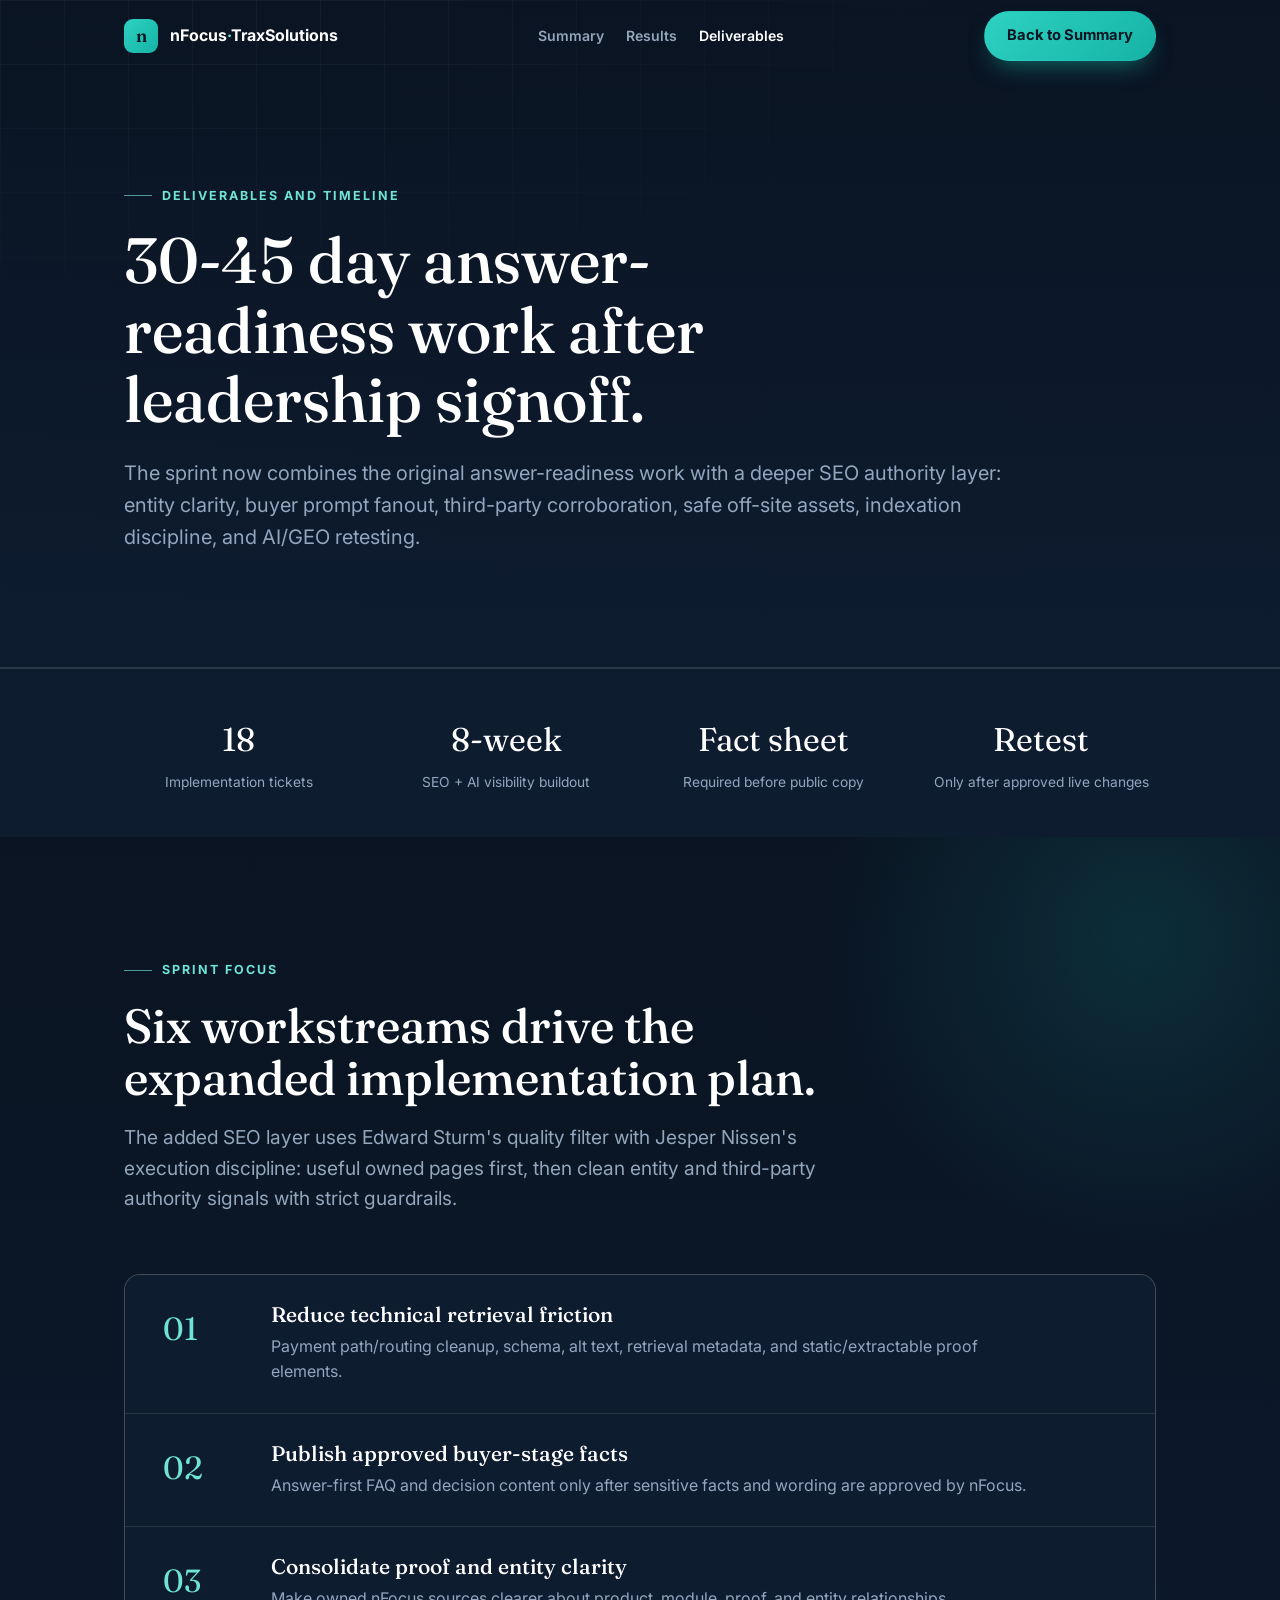
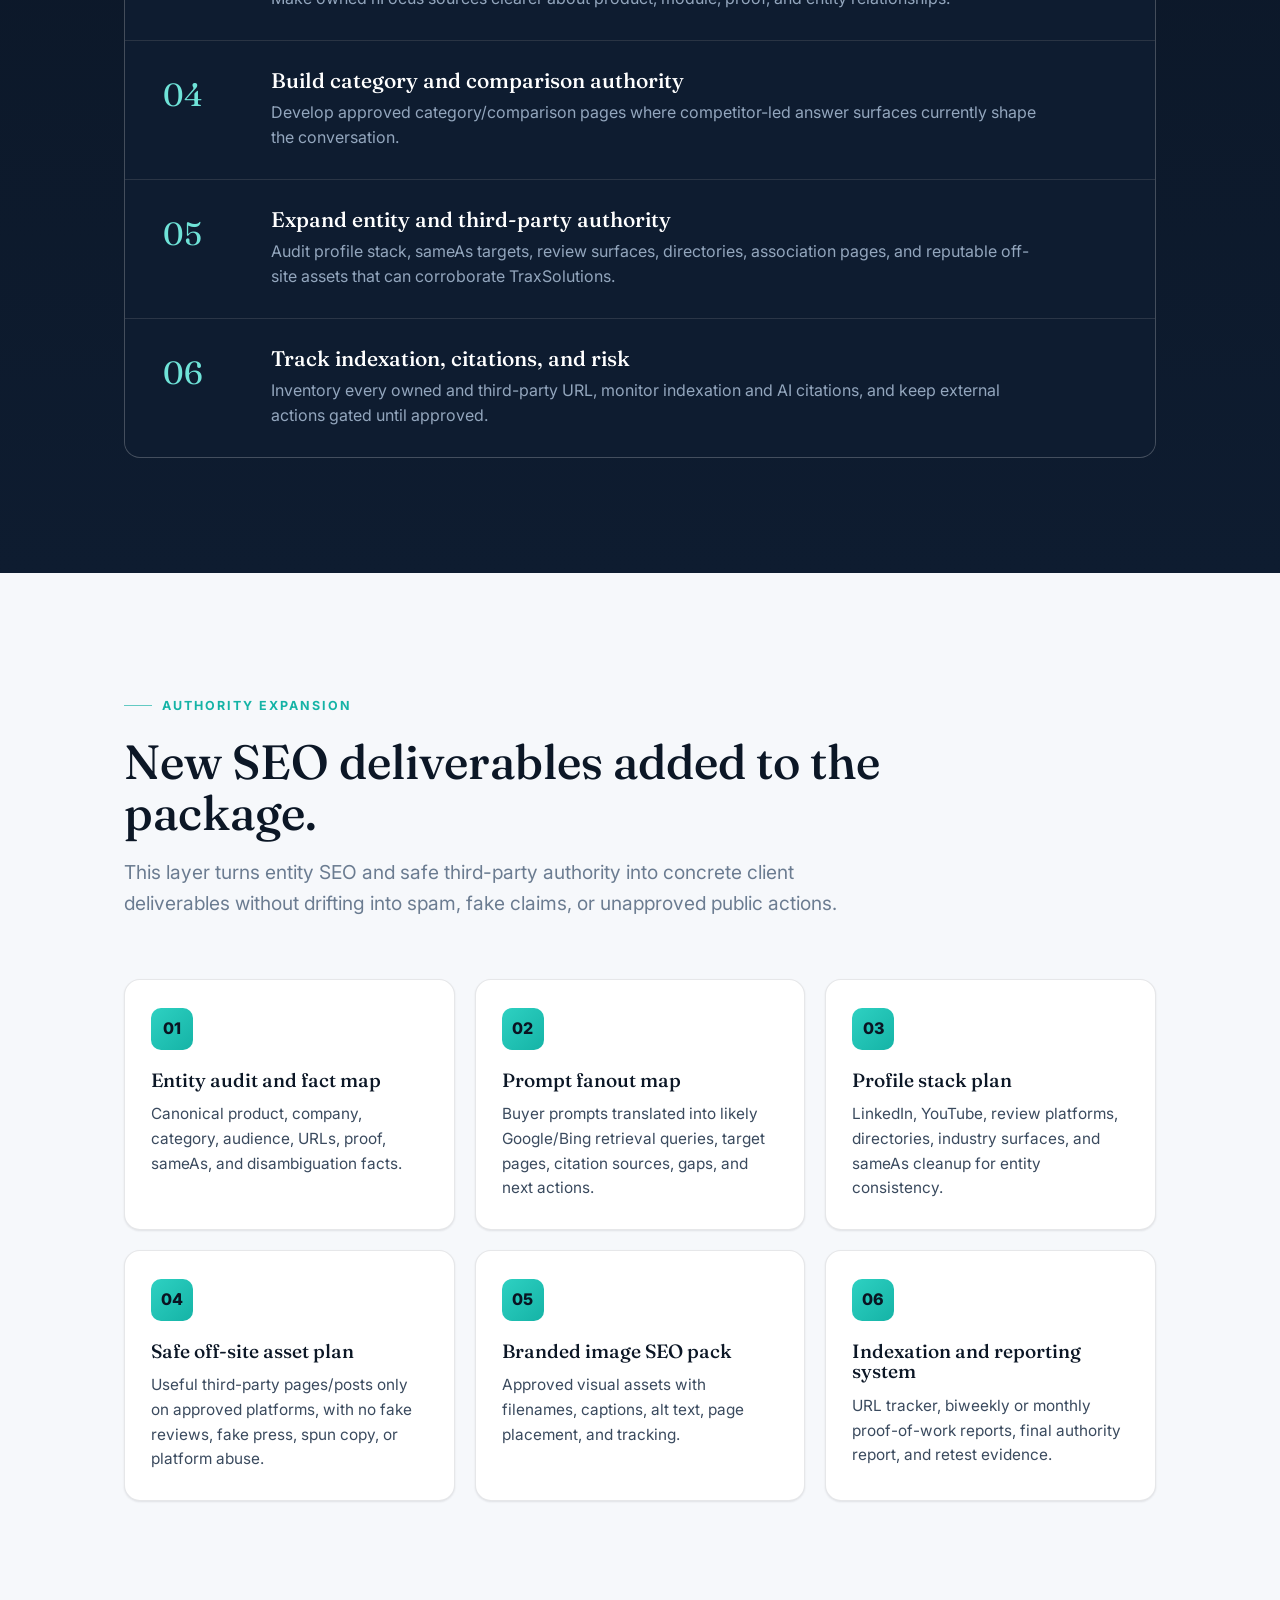
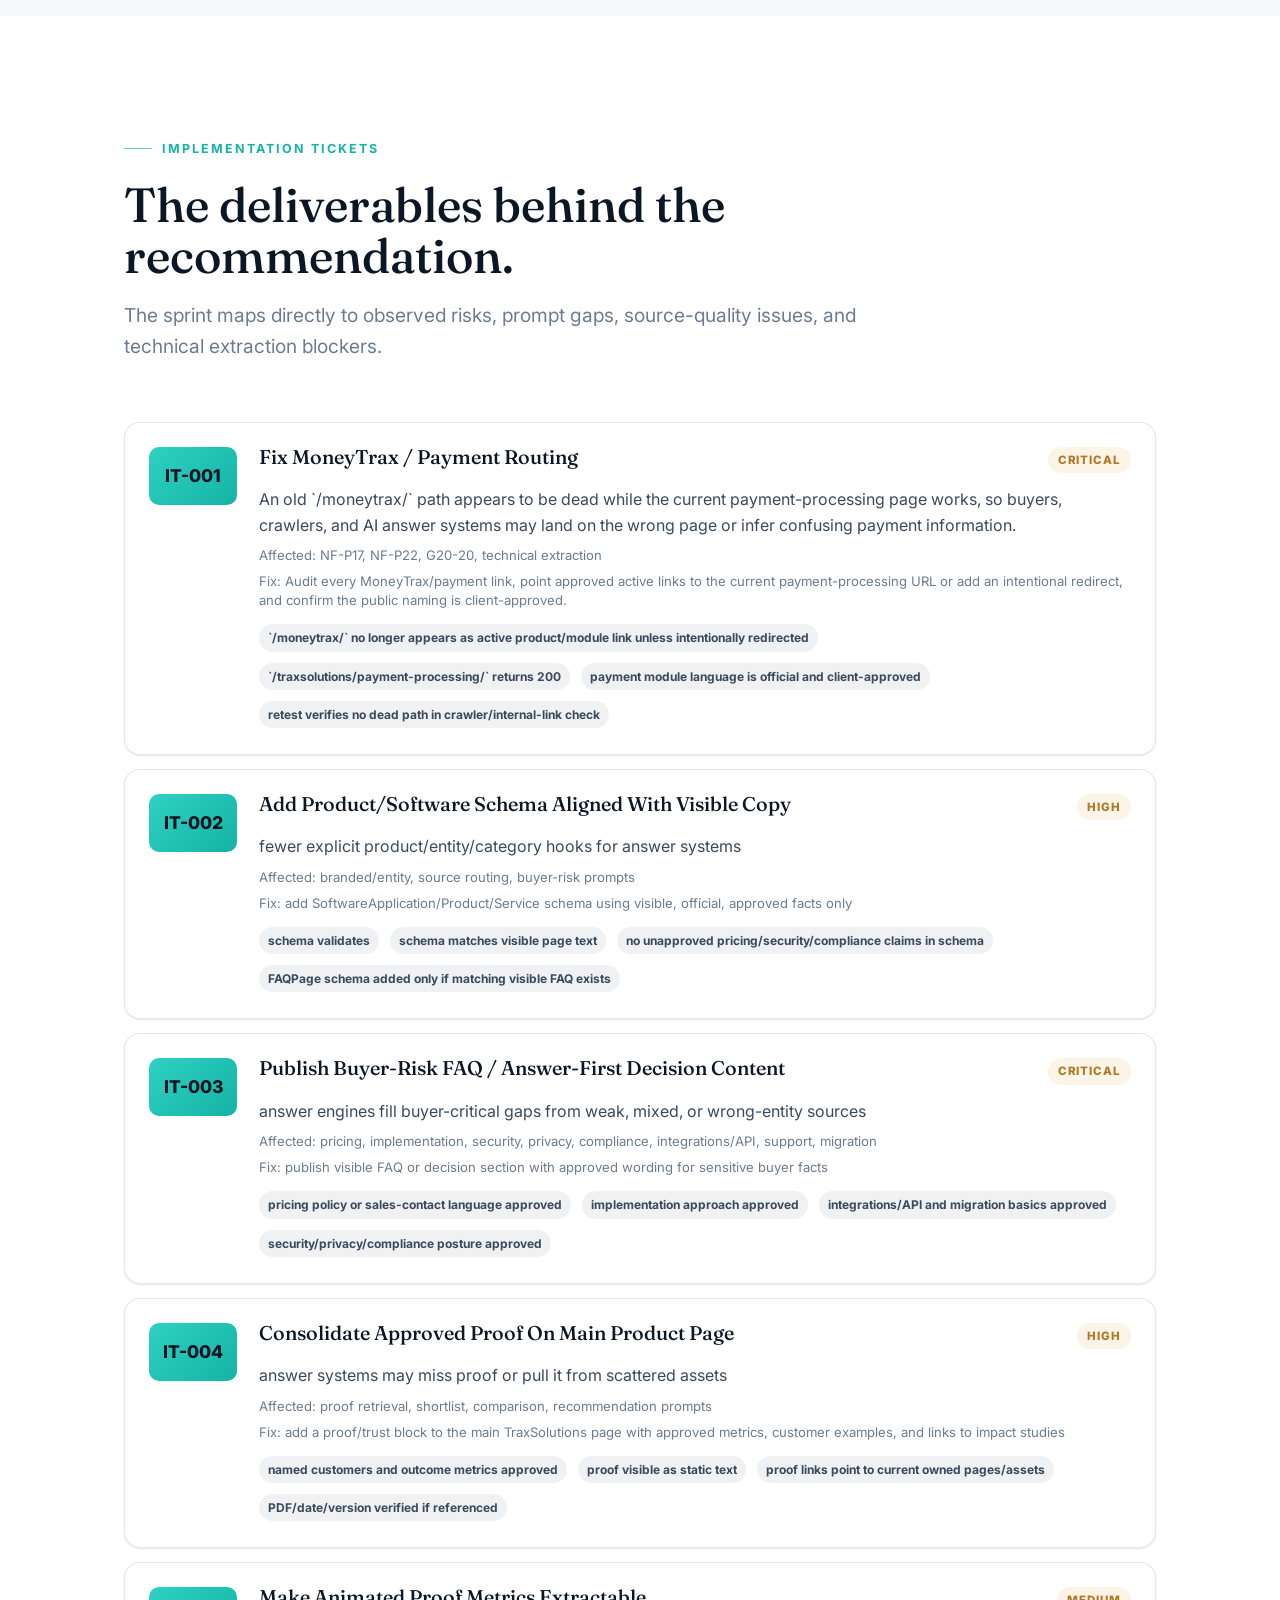
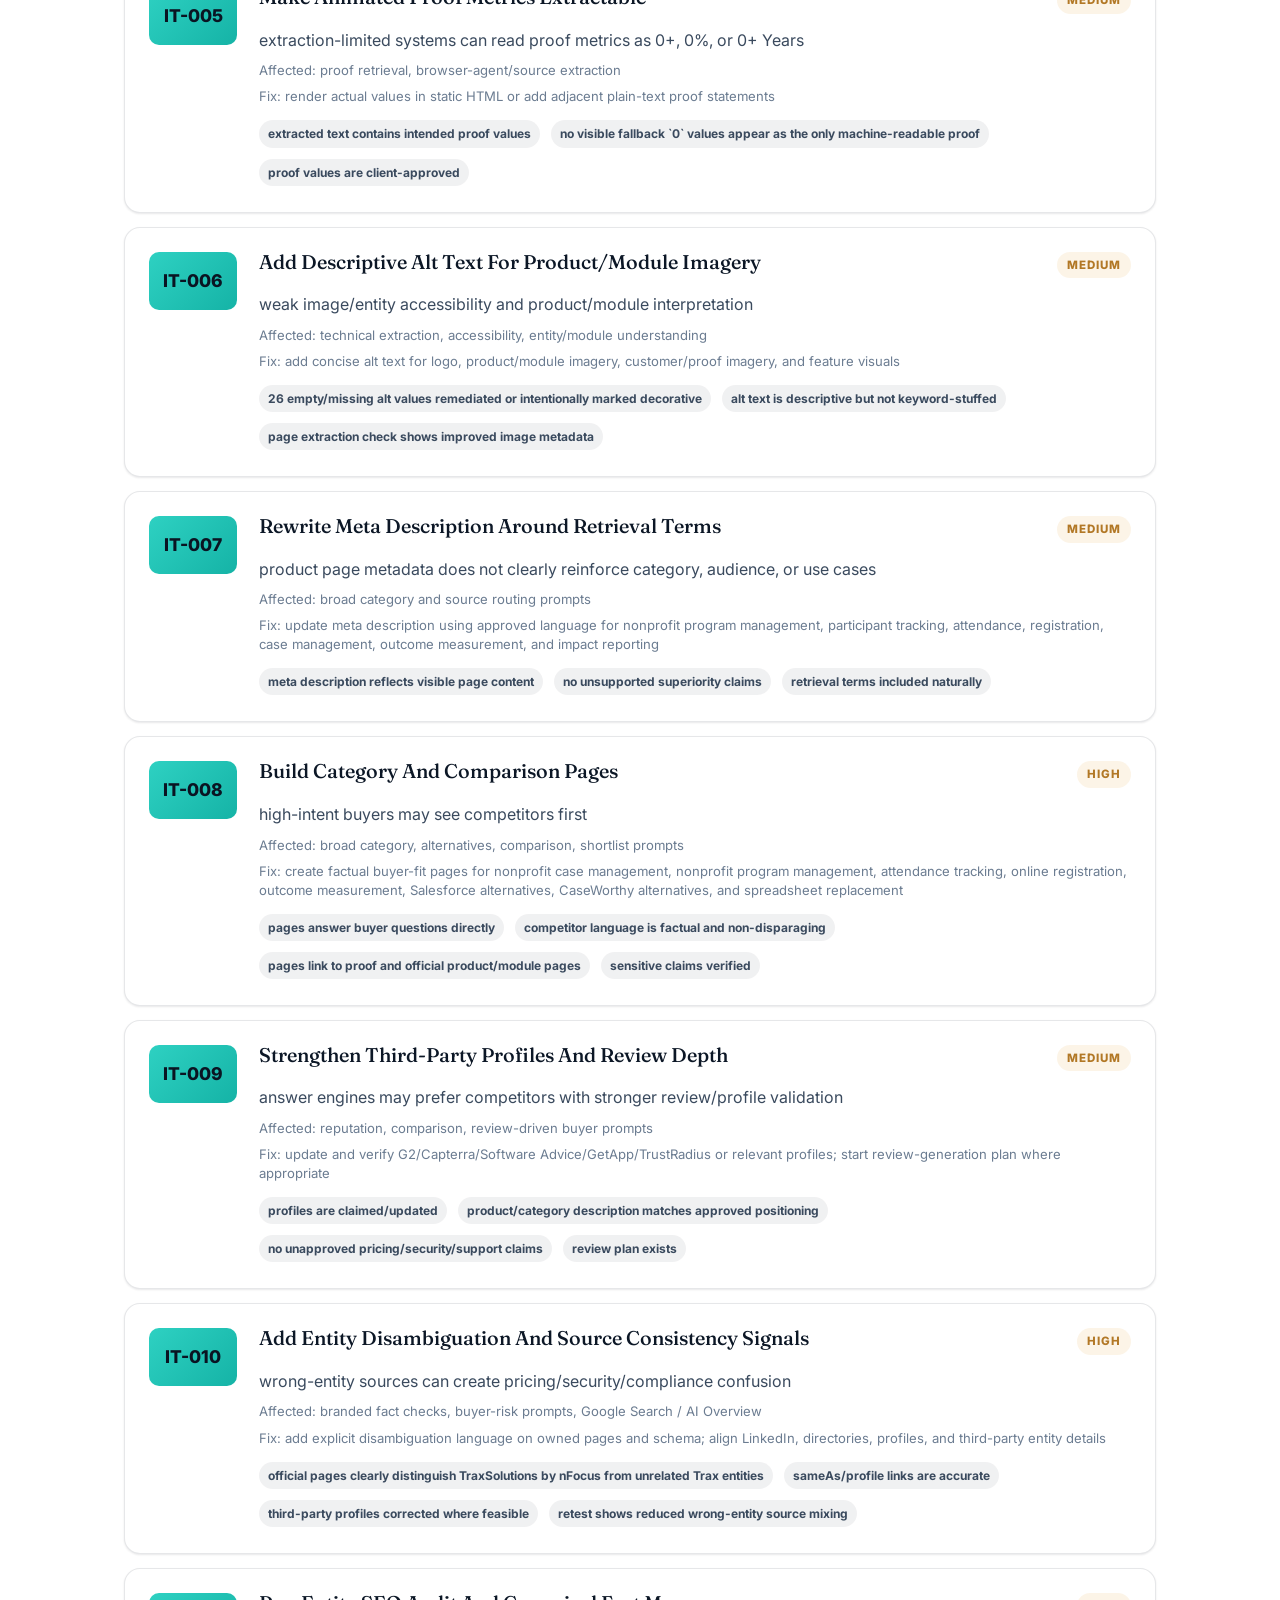
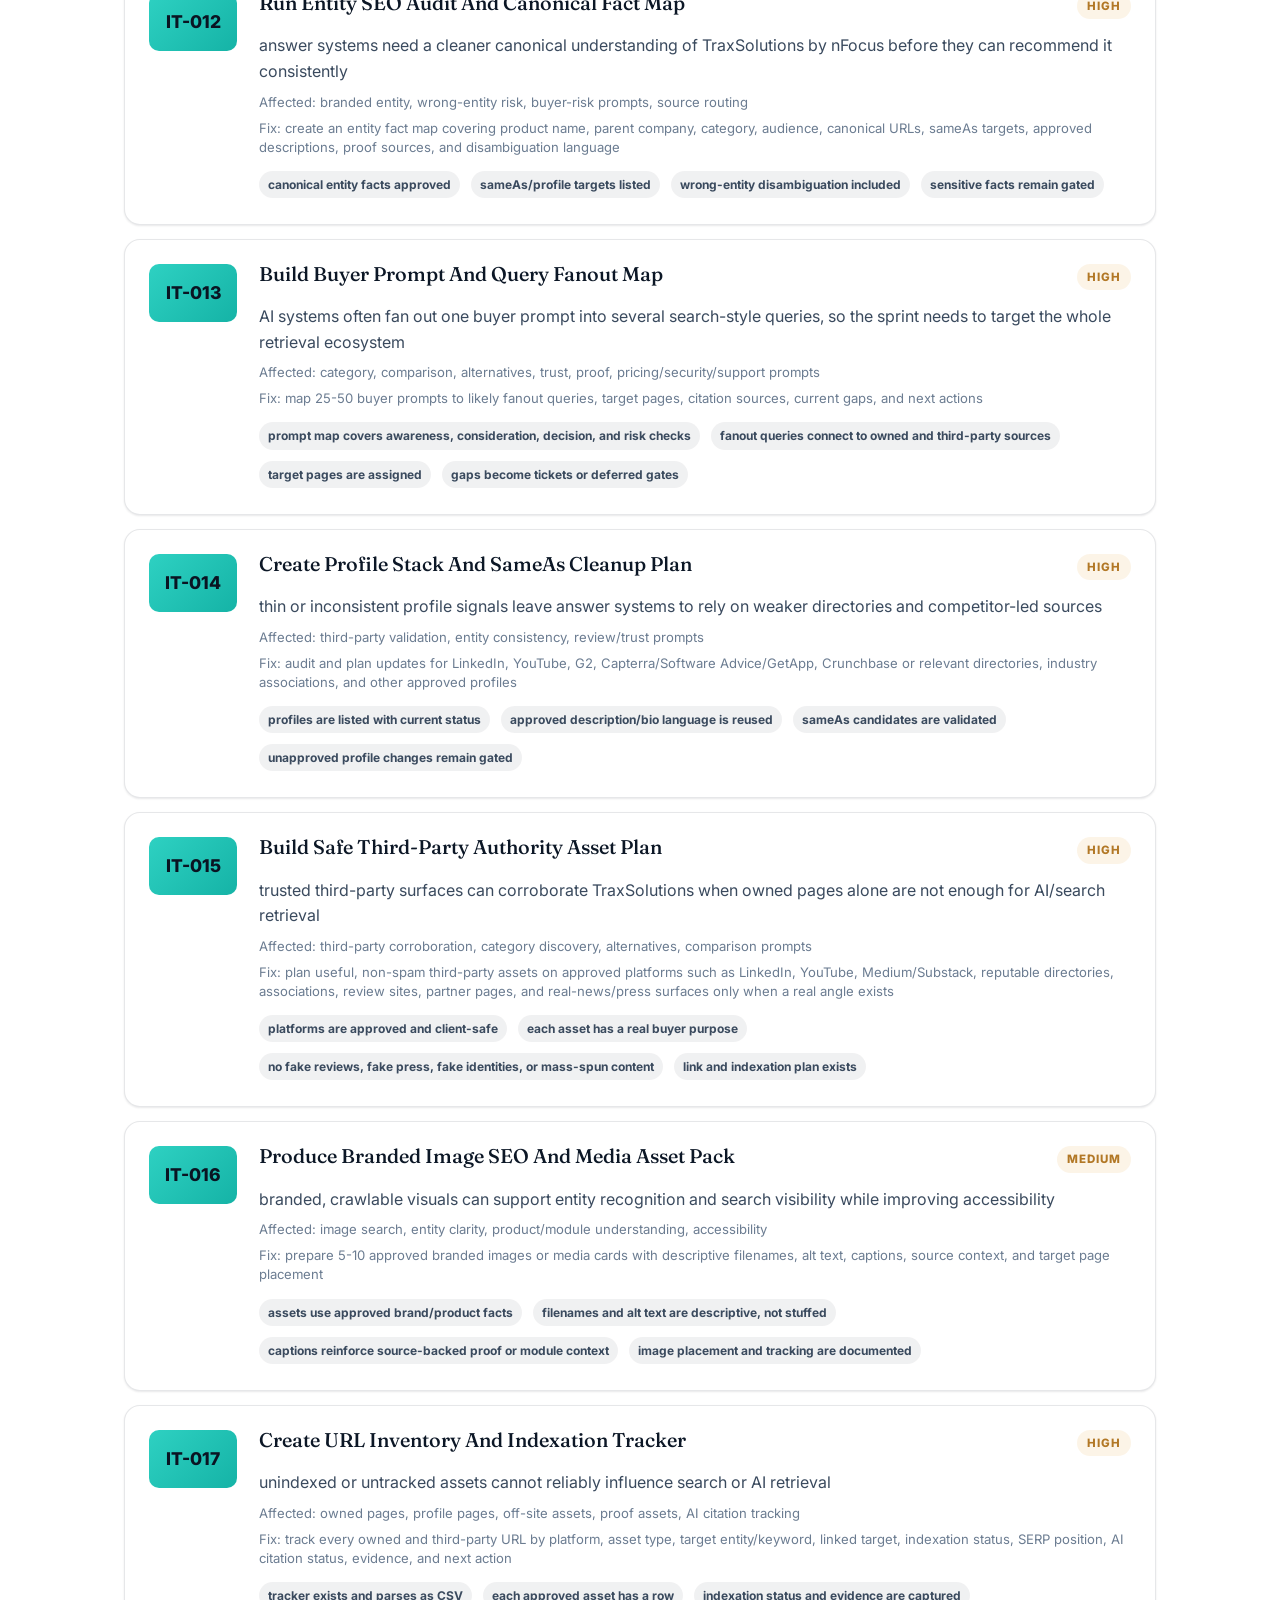
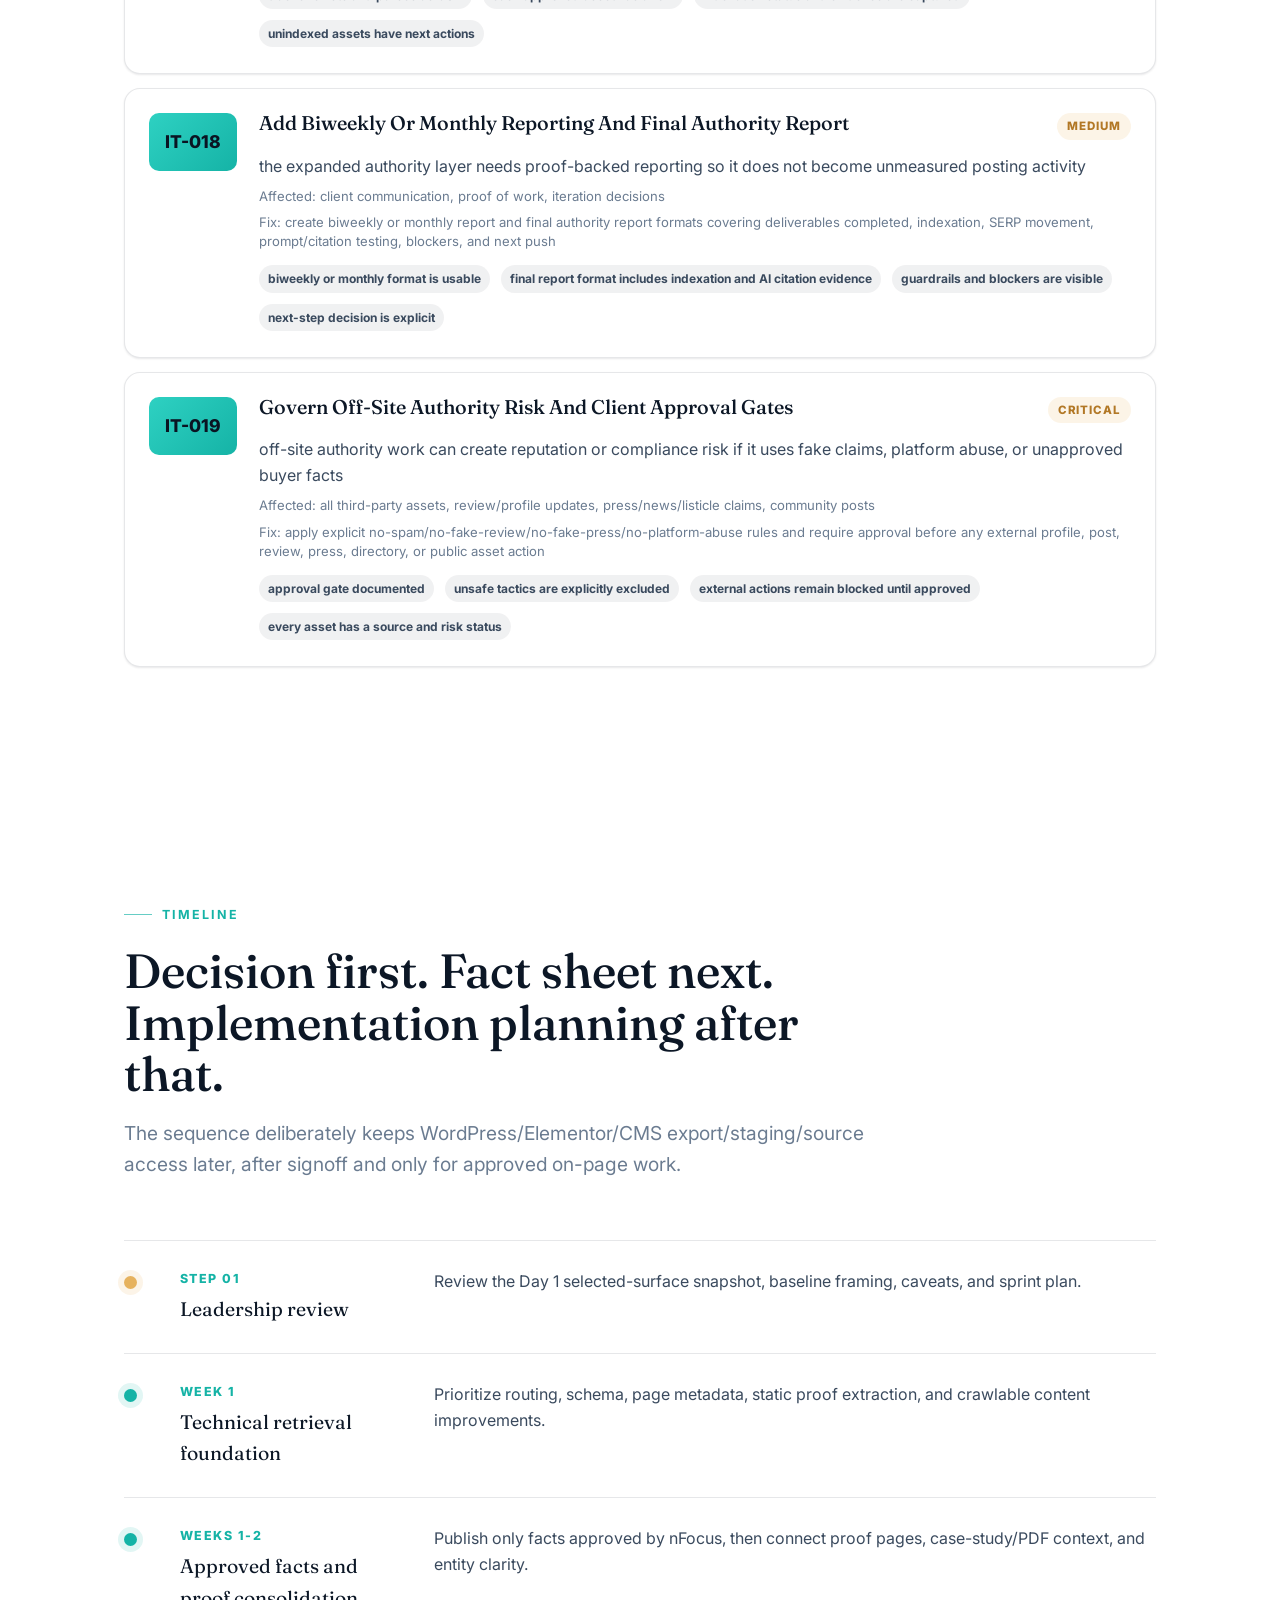
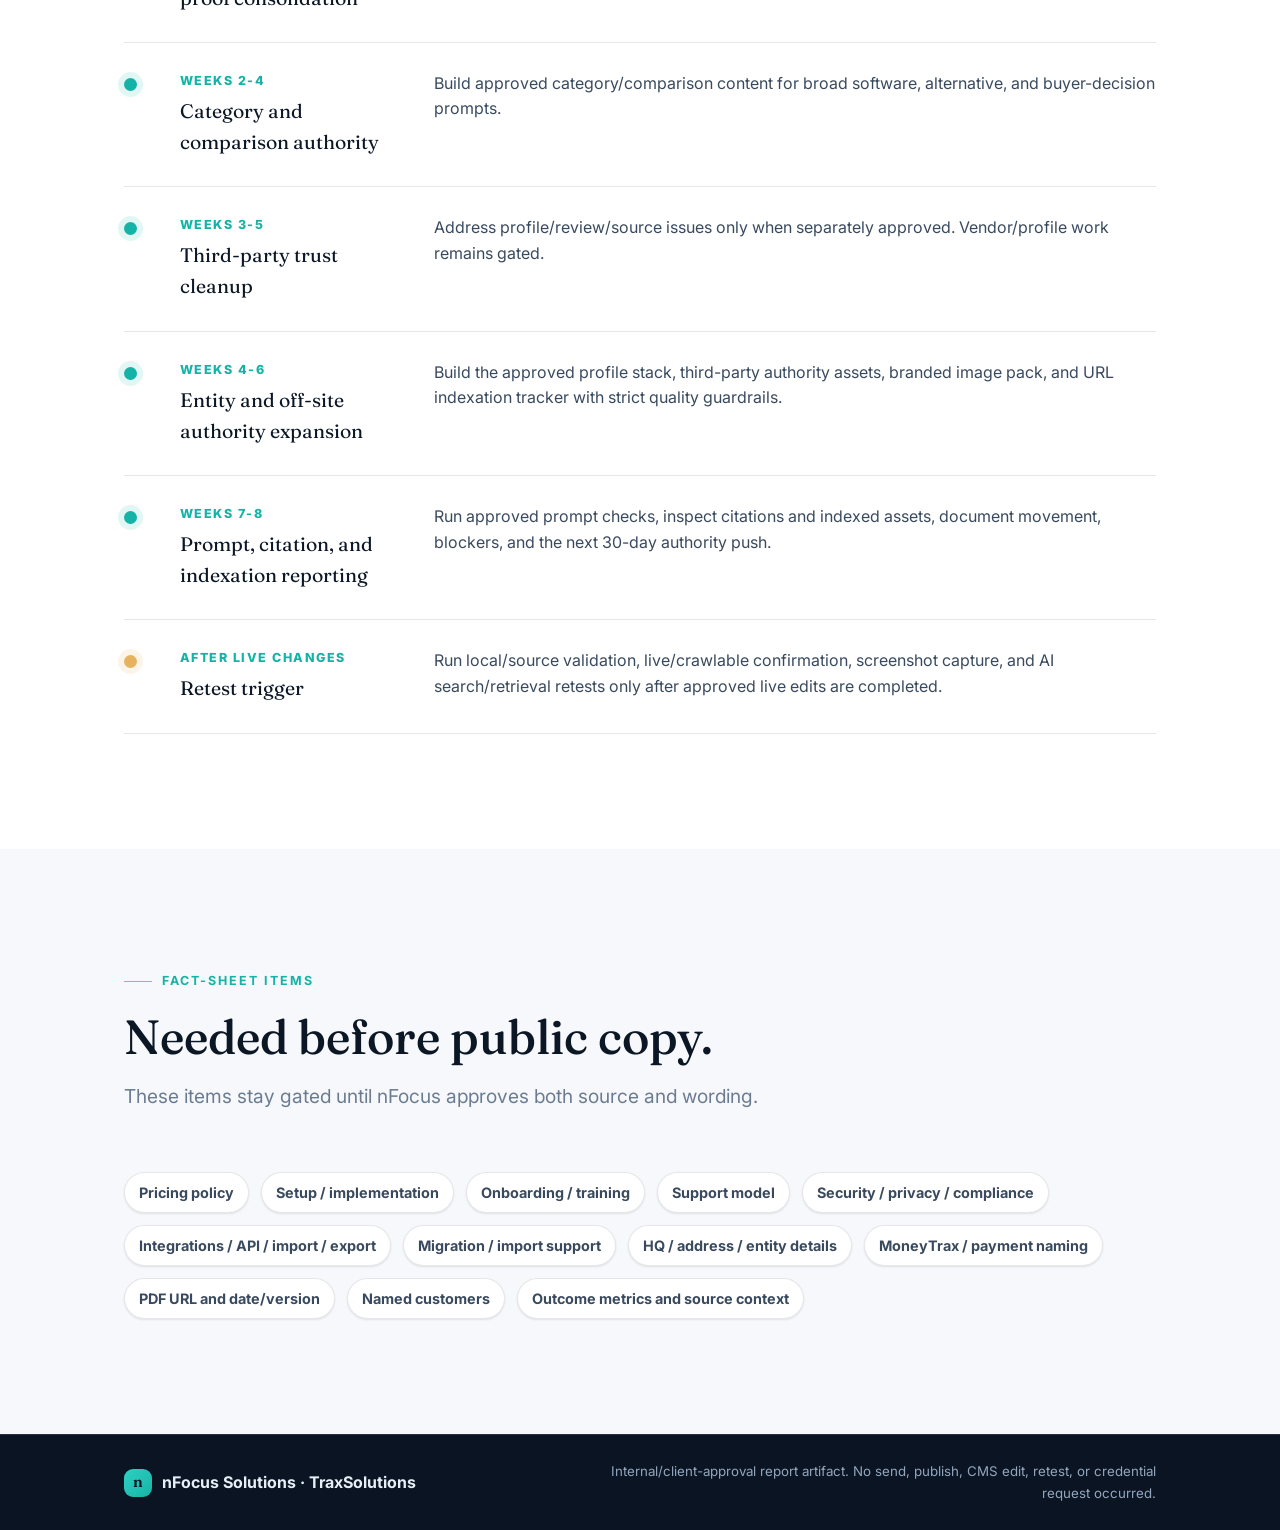
==== commit e5f32f60: "Remove deliverables guardrails section" ====
--- a/deliverables.html
+++ b/deliverables.html
@@ -125,20 +125,6 @@
       </div>
     </section>
 
-    <section class="section guardrails" aria-labelledby="guardrails-title">
-      <div class="container guardrails__grid">
-        <div>
-          <span class="eyebrow">Do-not-overclaim guardrails</span>
-          <h2 class="section-title" id="guardrails-title">External claims stay gated.</h2>
-        </div>
-        <div class="guardrail-panel reveal">
-          <p>Observed AI/search answers are answer-surface behavior evidence, not verified product facts.</p>
-          <p>Do not publish claims about pricing, implementation, integrations/API, support, security/privacy/compliance, HQ/address, MoneyTrax/payment, PDF date/version, named customers, named metrics, or third-party profiles unless nFocus approves source and wording.</p>
-          <p>Do not create fake identities, fake reviews, fake testimonials, fake press releases, mass-spun duplicate articles, undisclosed community spam, or platform-abuse assets. Off-site authority work must be useful, accurate, approved, indexed, and tracked.</p>
-          <p>Do not imply live implementation, source access, publishing, retesting, credential requests, external/client sending, API/vendor/profile work, or CMS/source edits have happened.</p>
-        </div>
-      </div>
-    </section>
   </main>
 
   <footer class="footer">
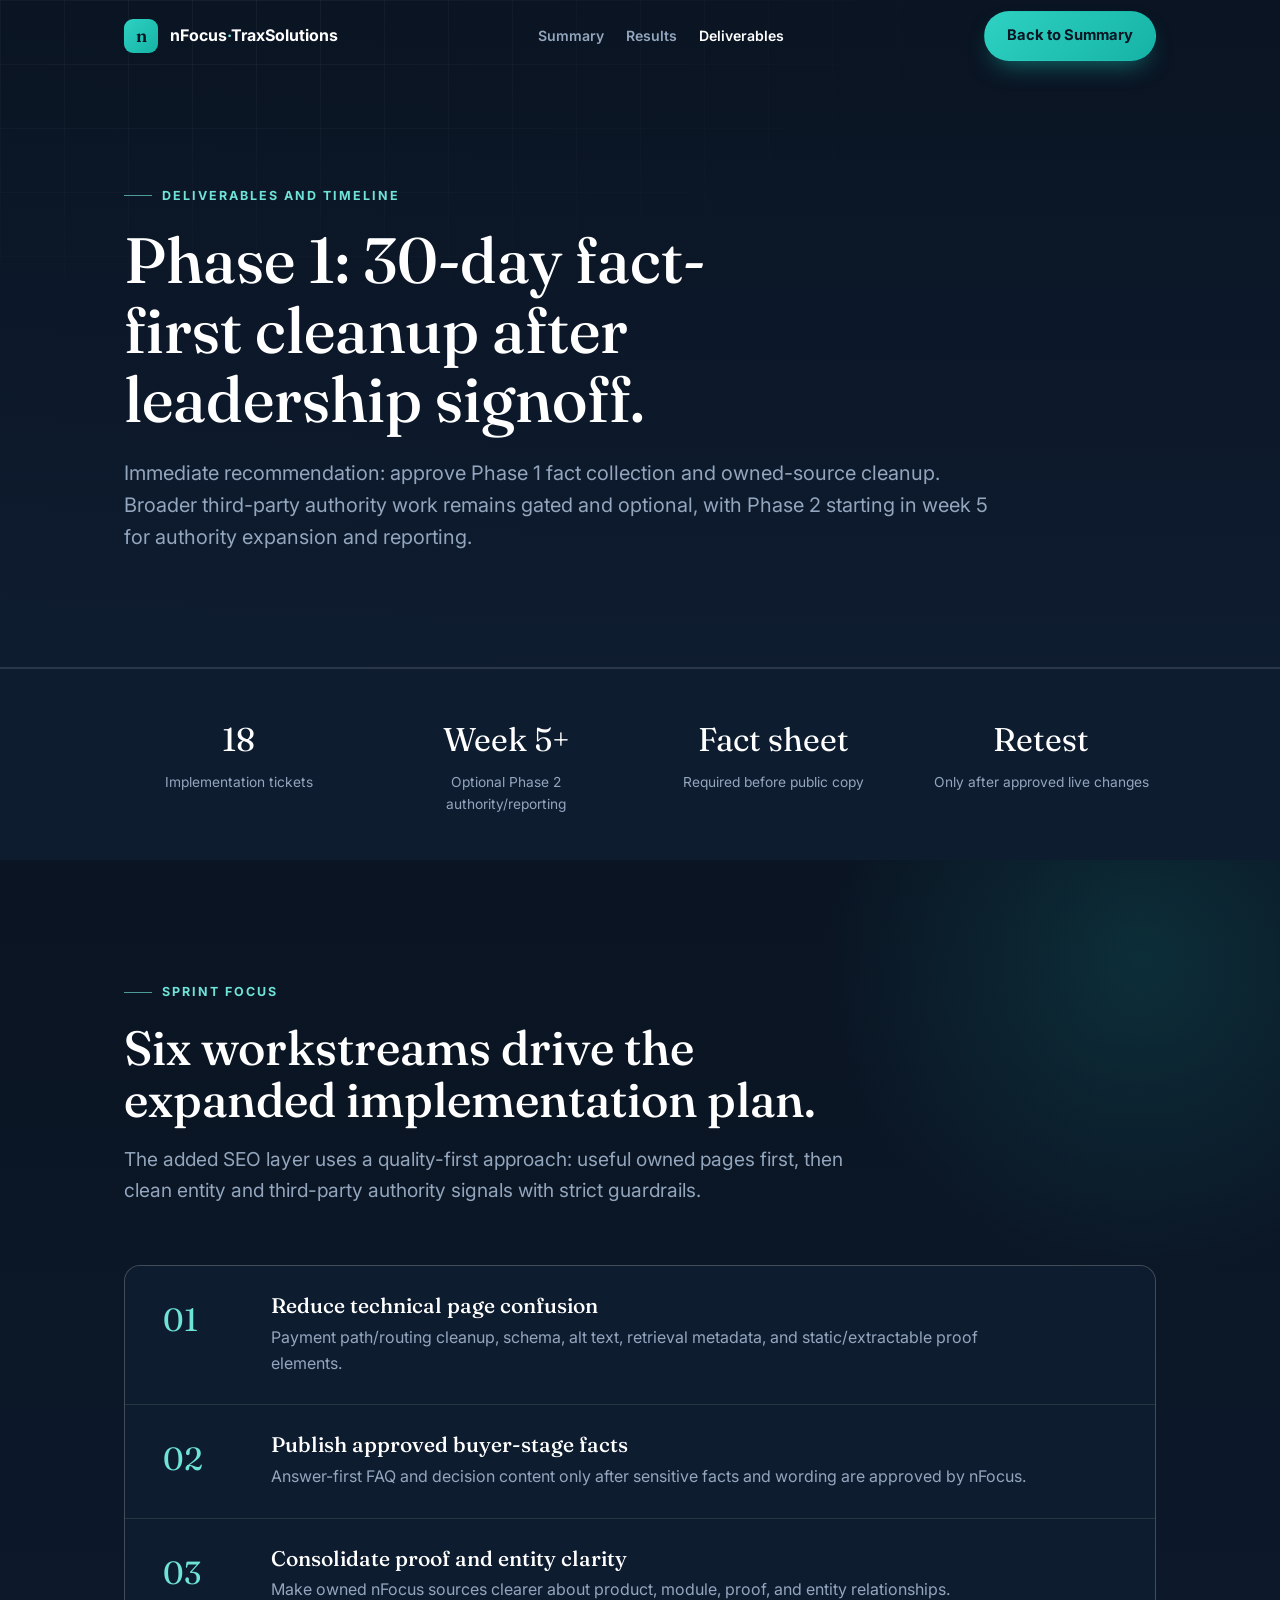
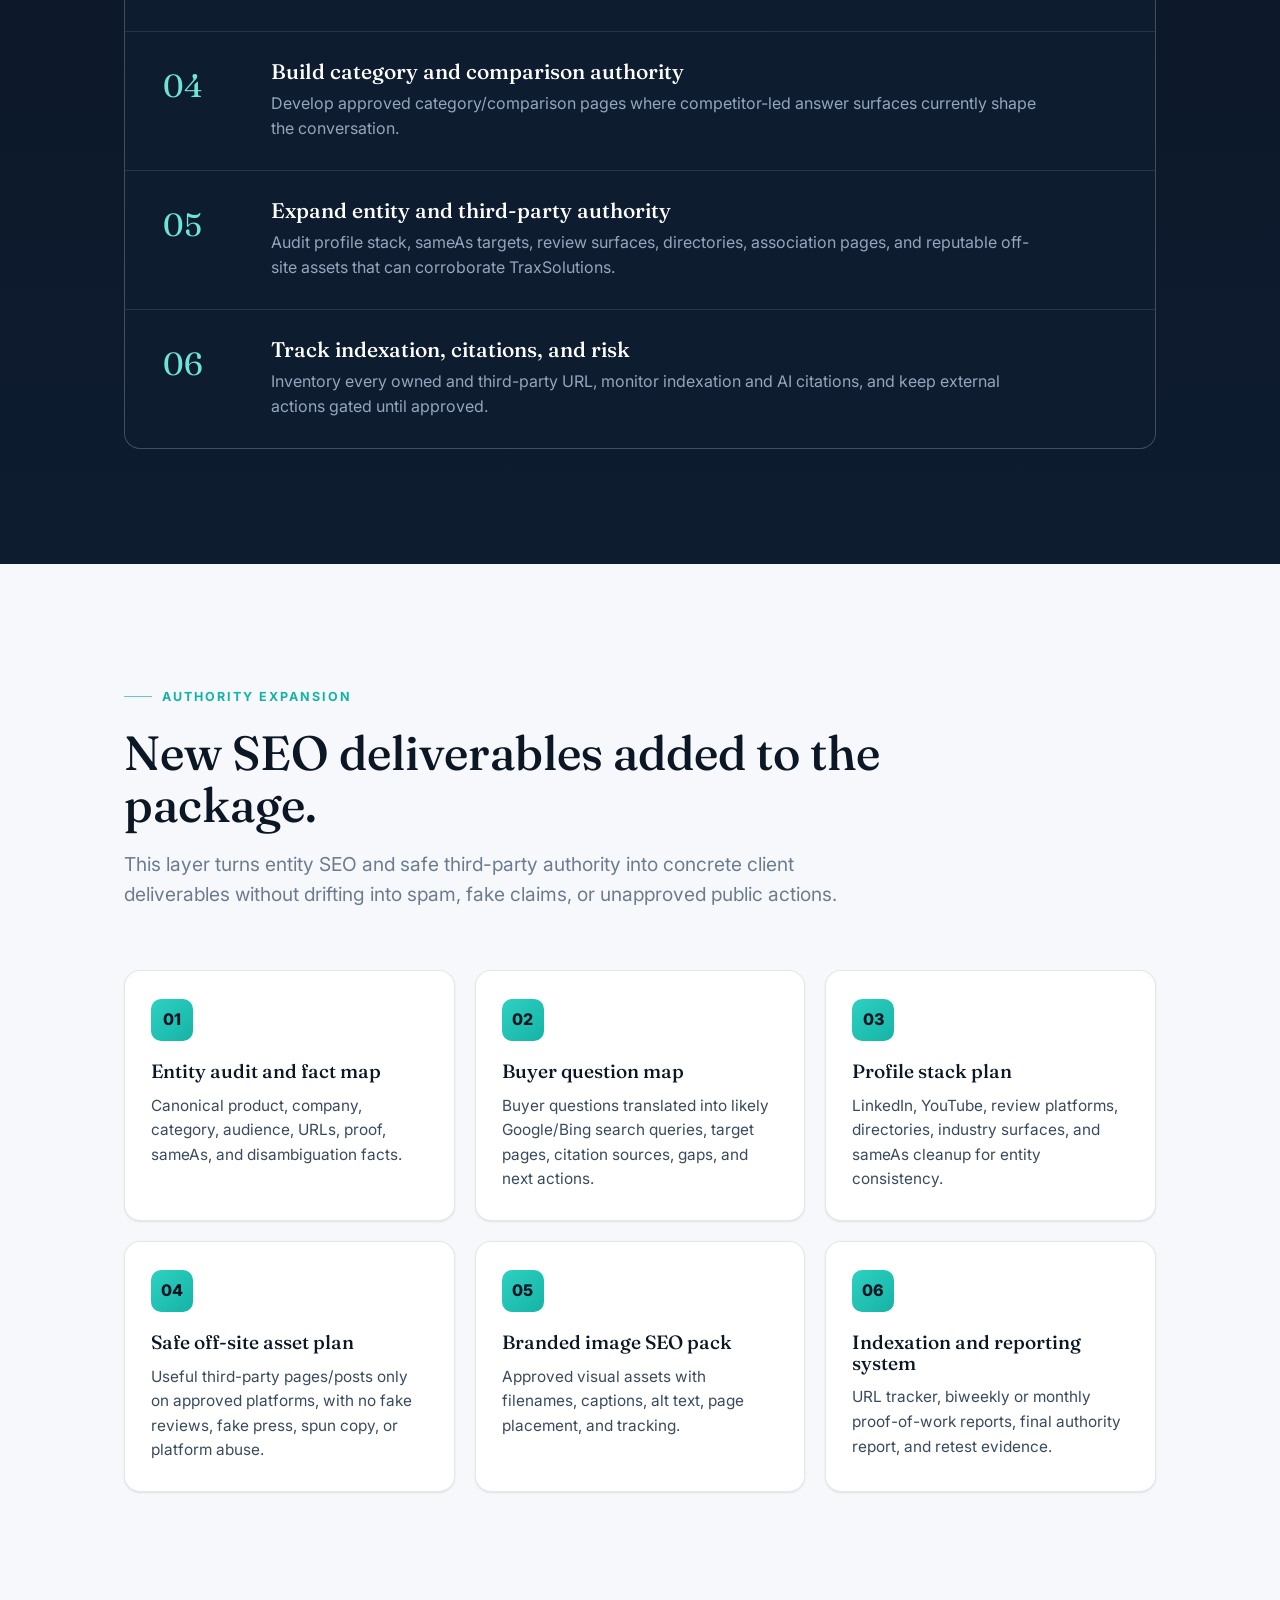
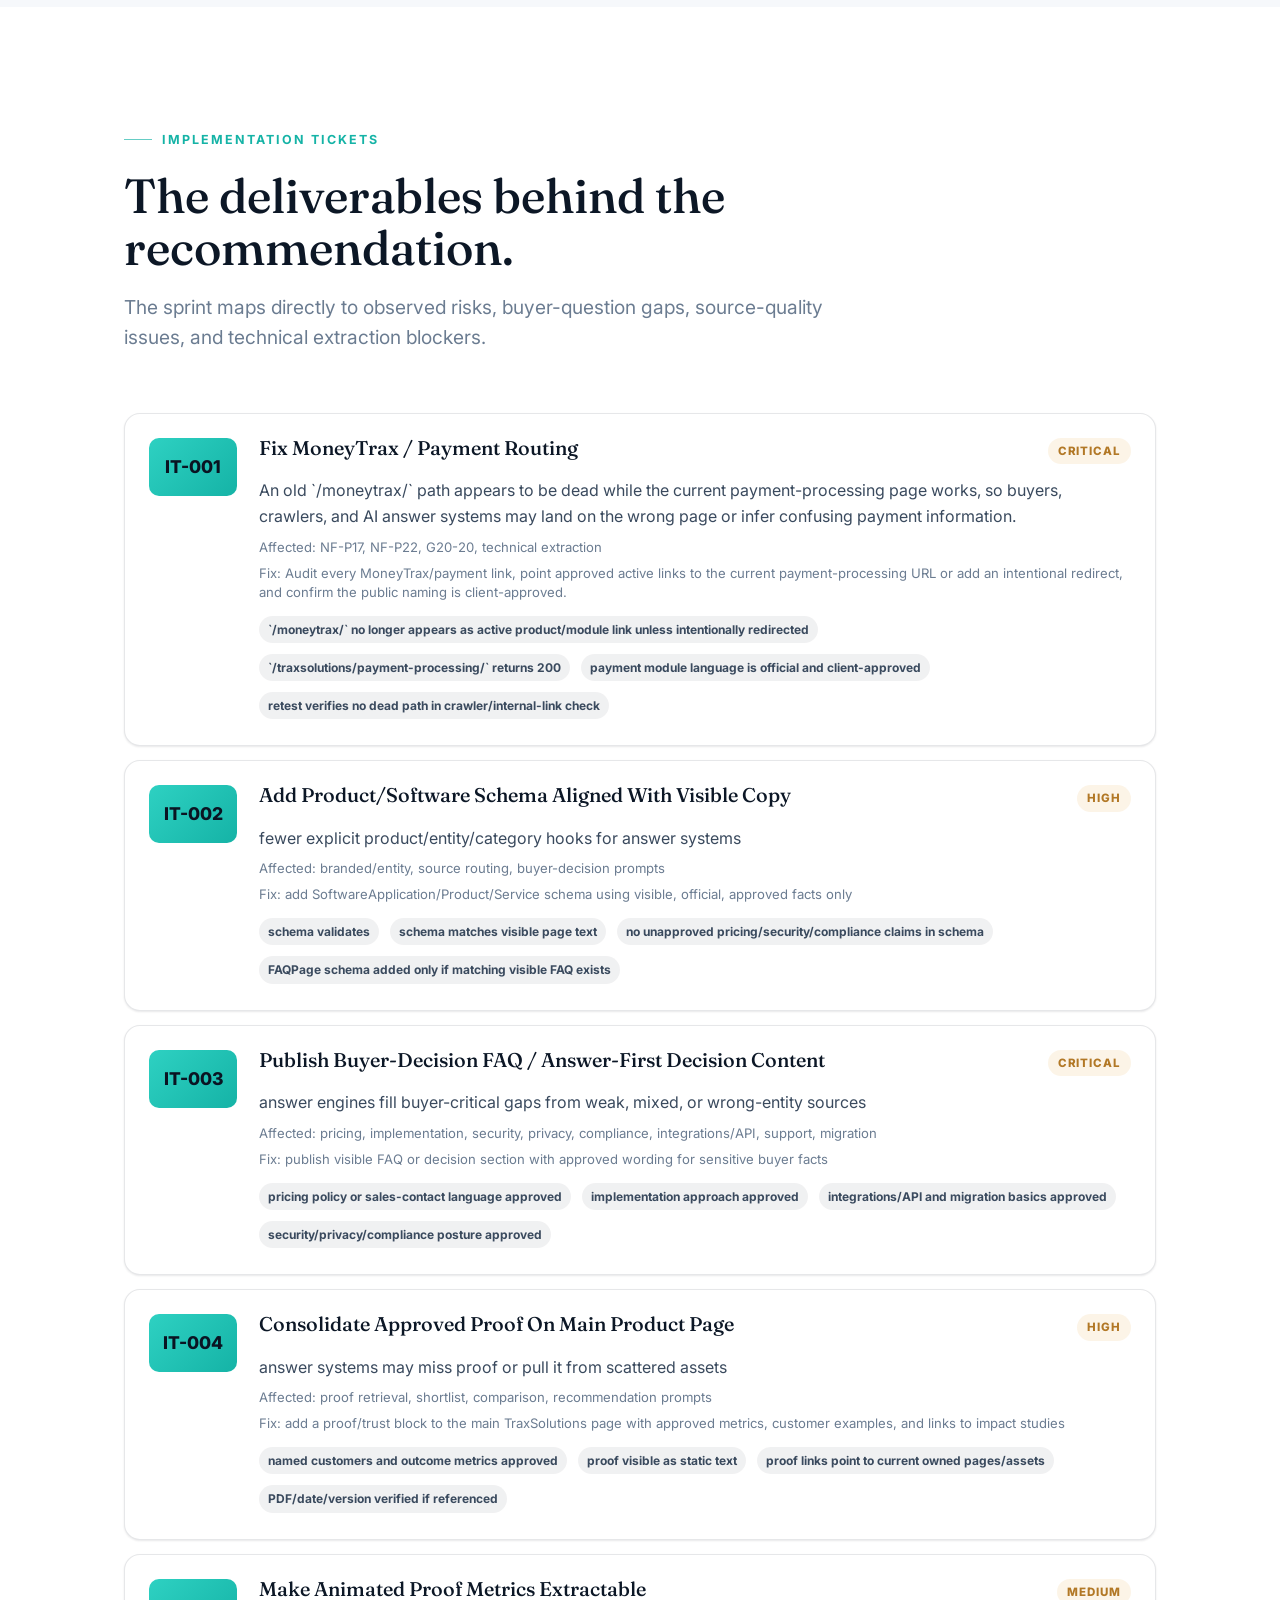
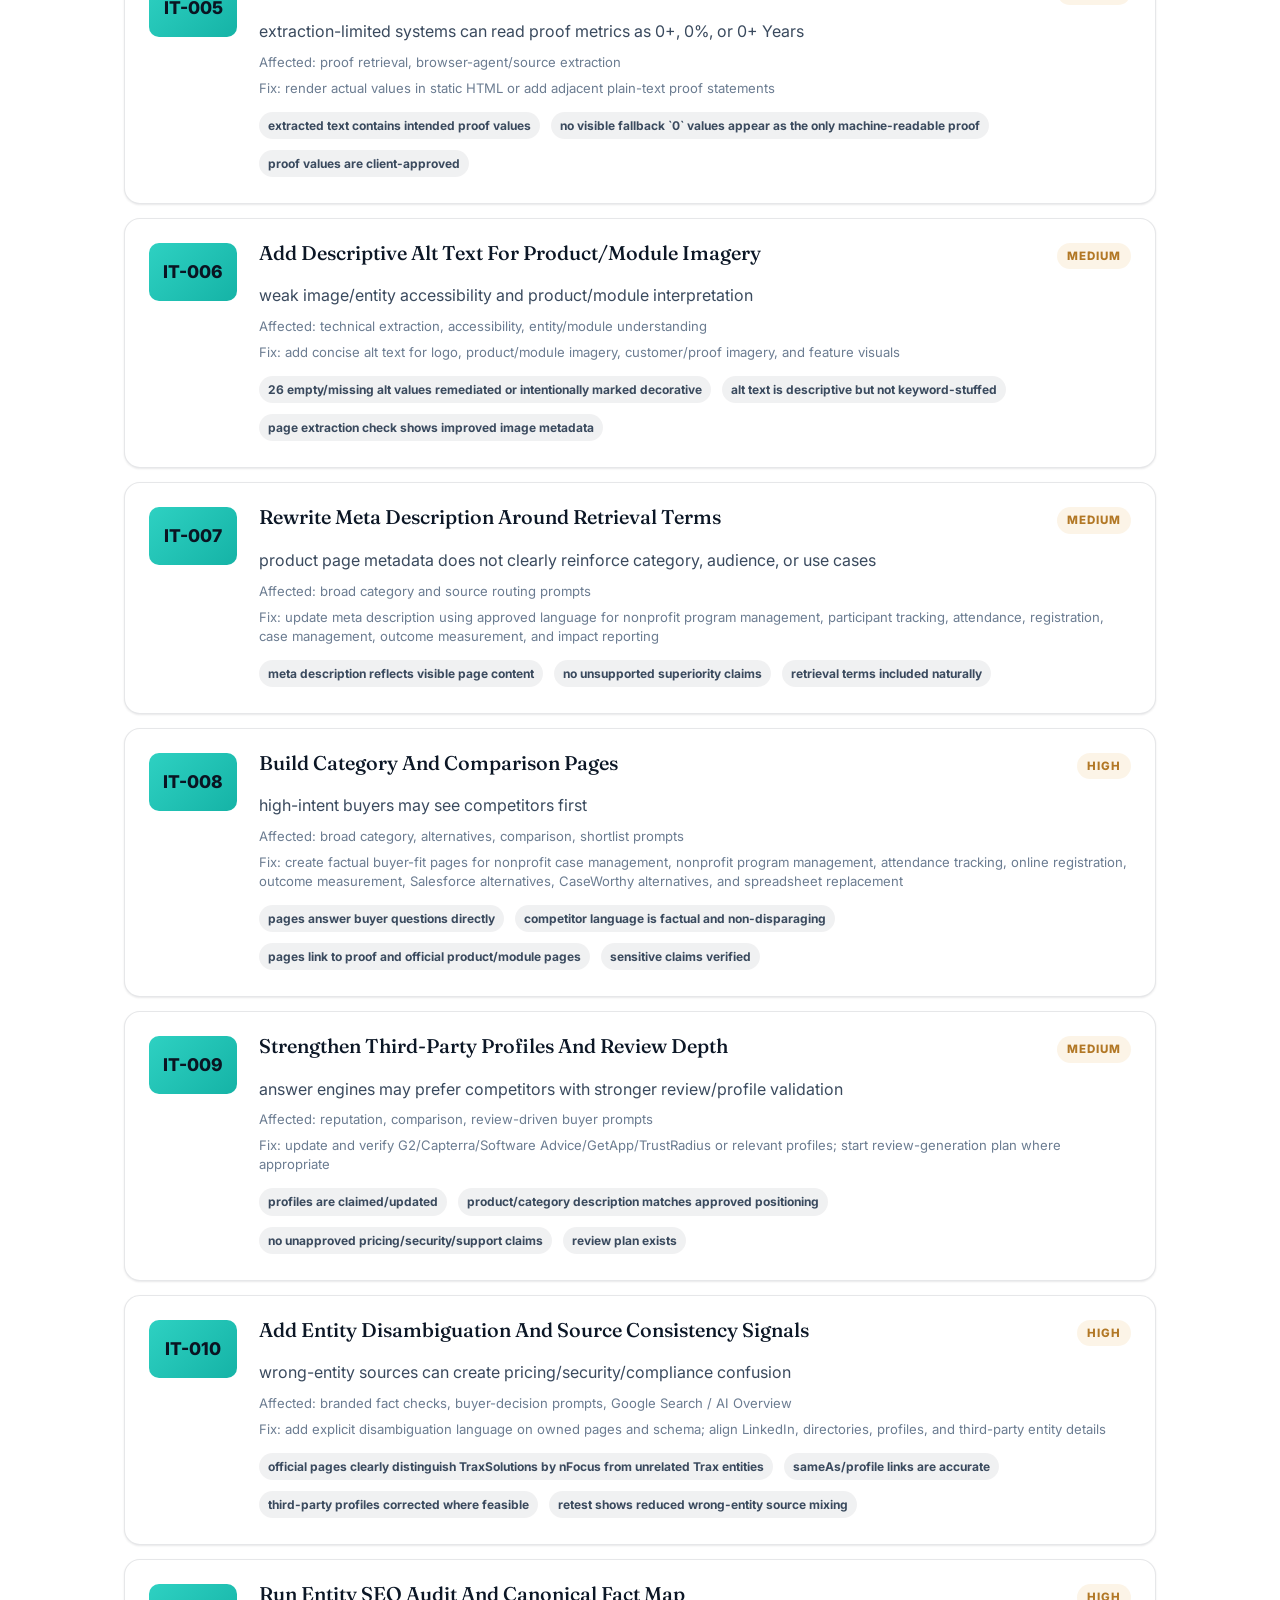
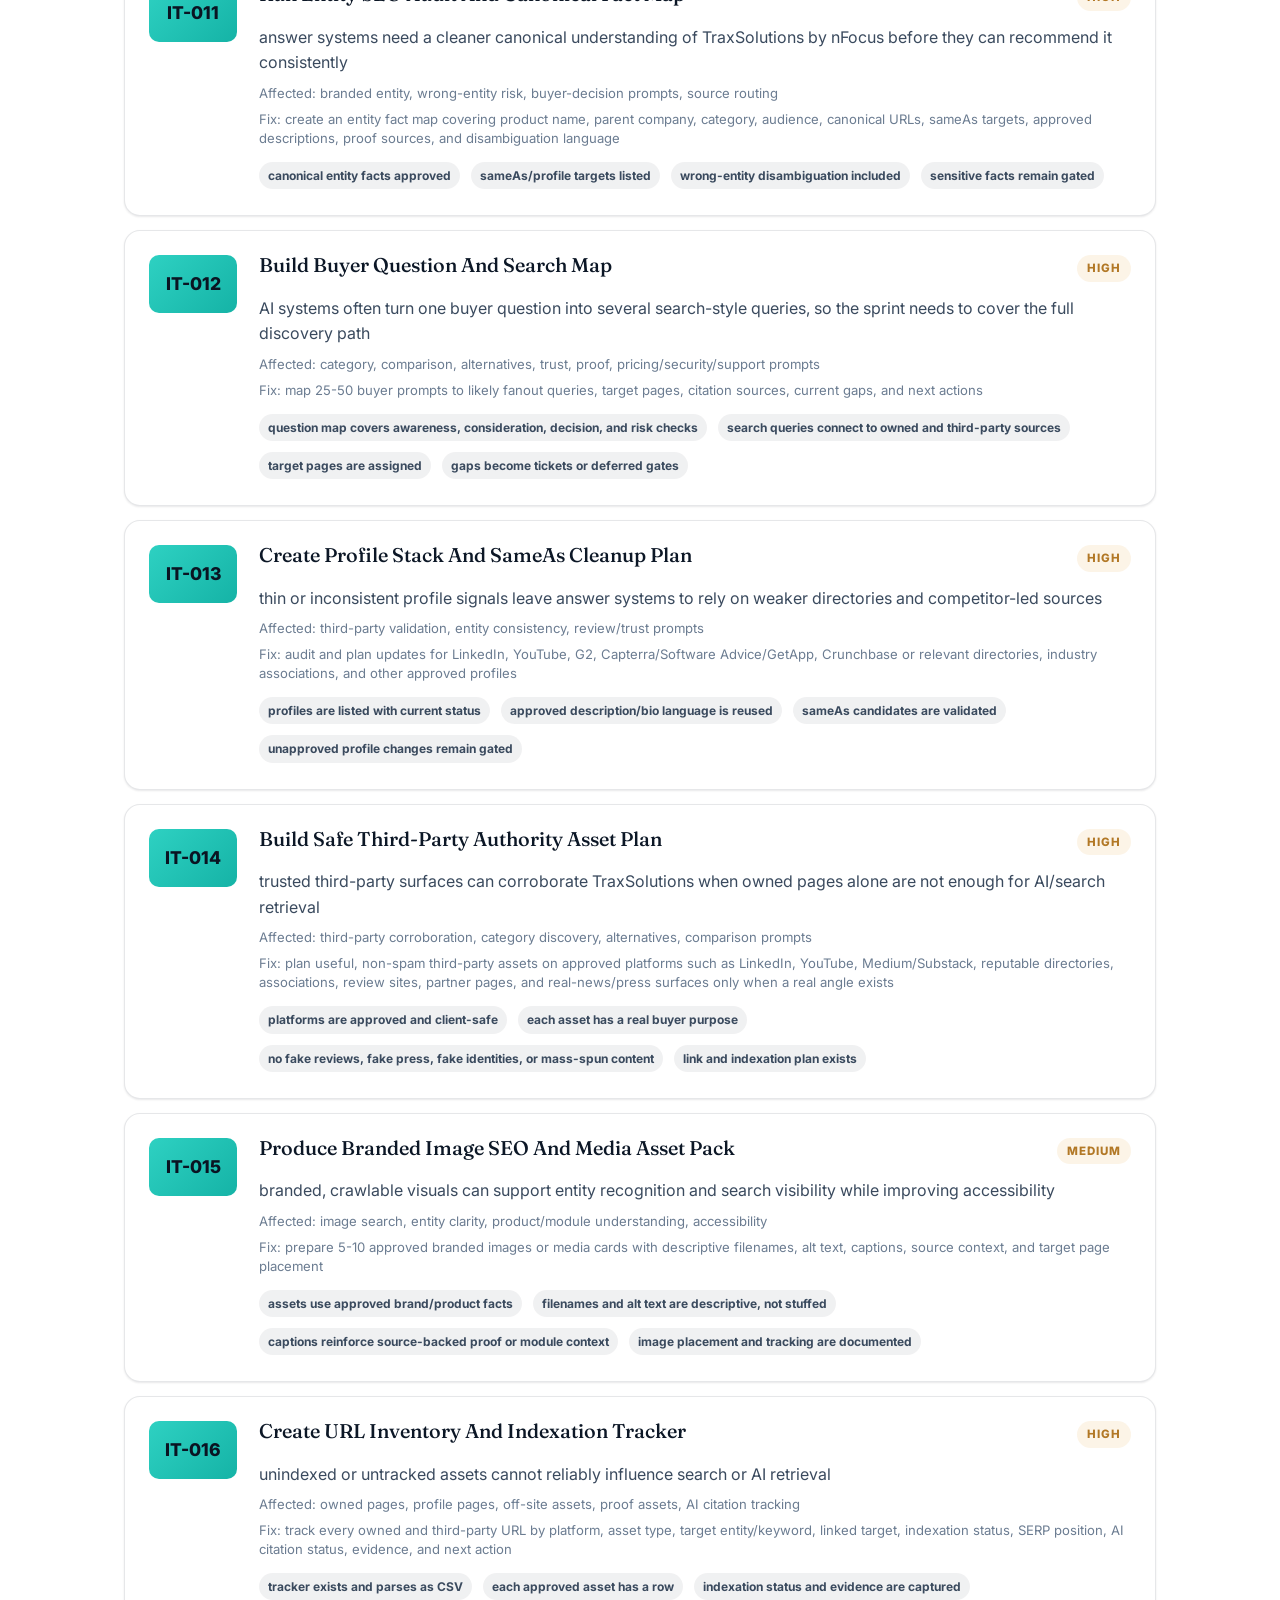
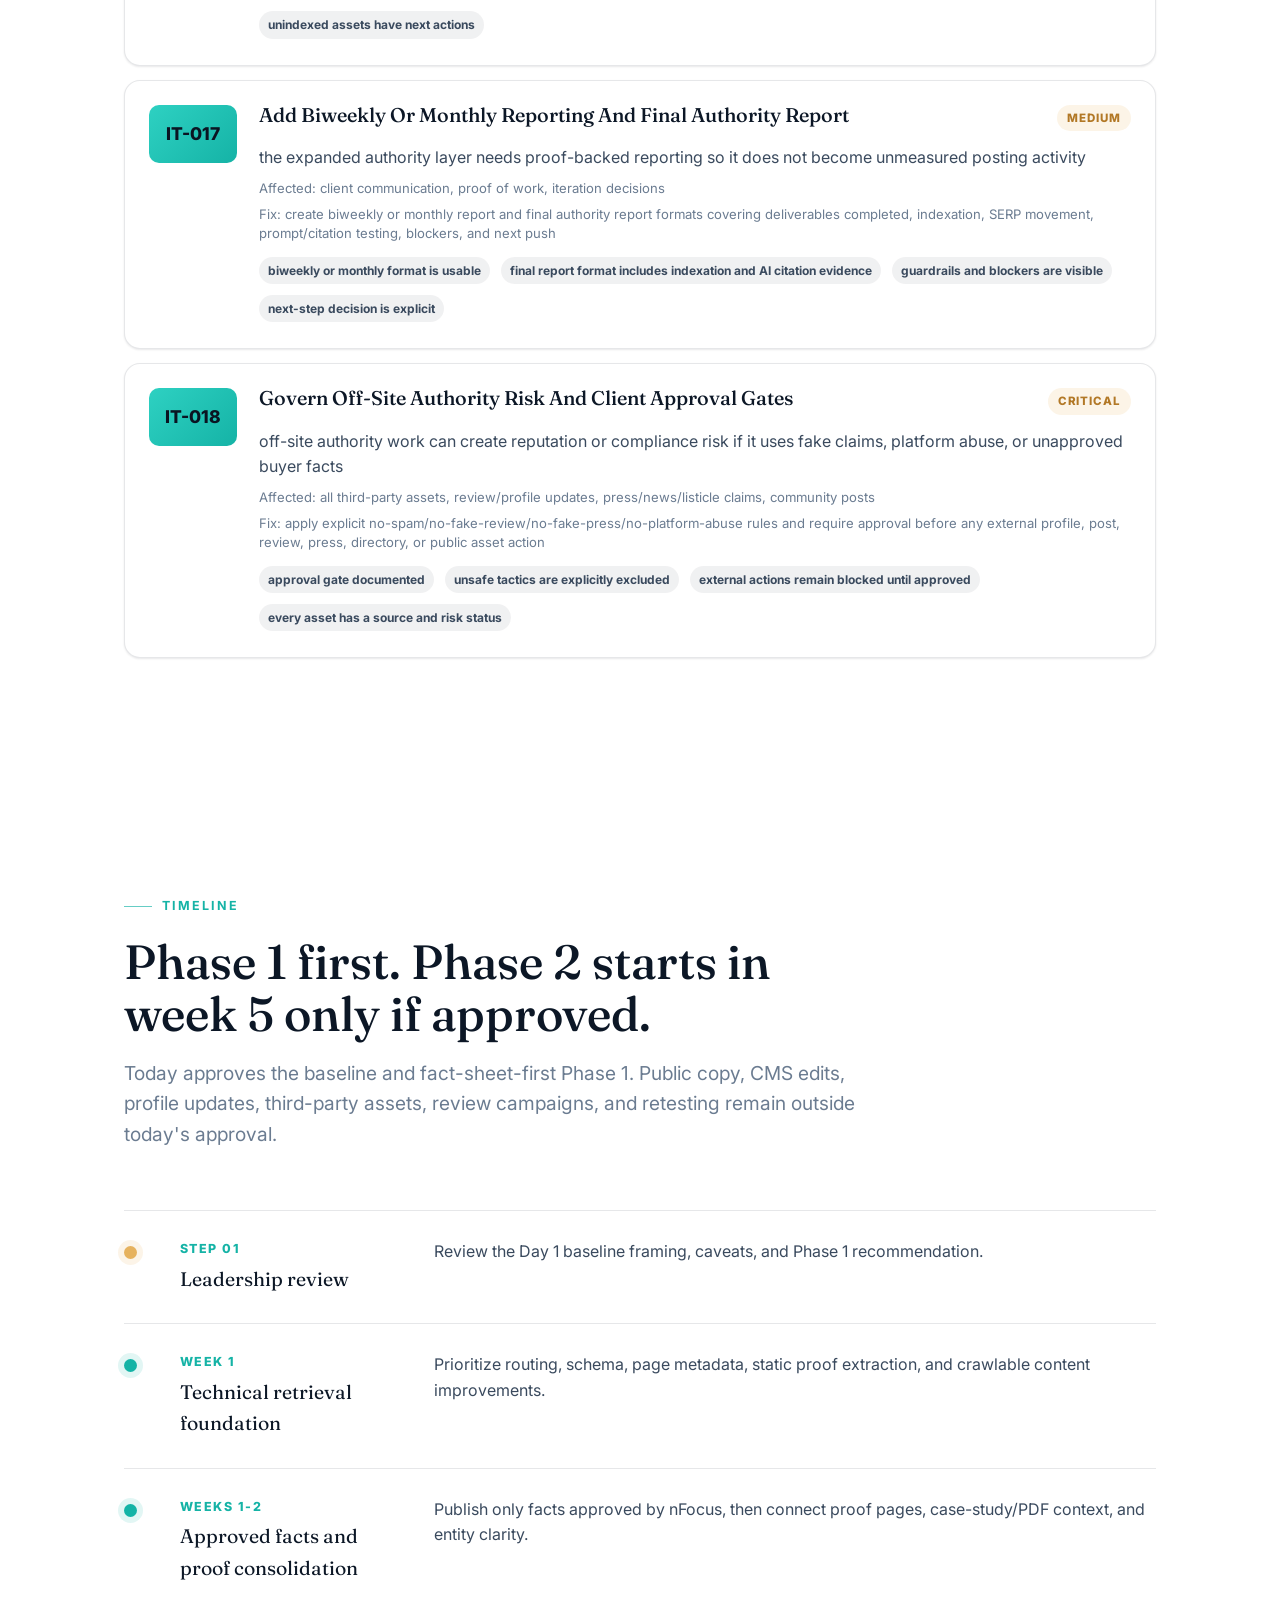
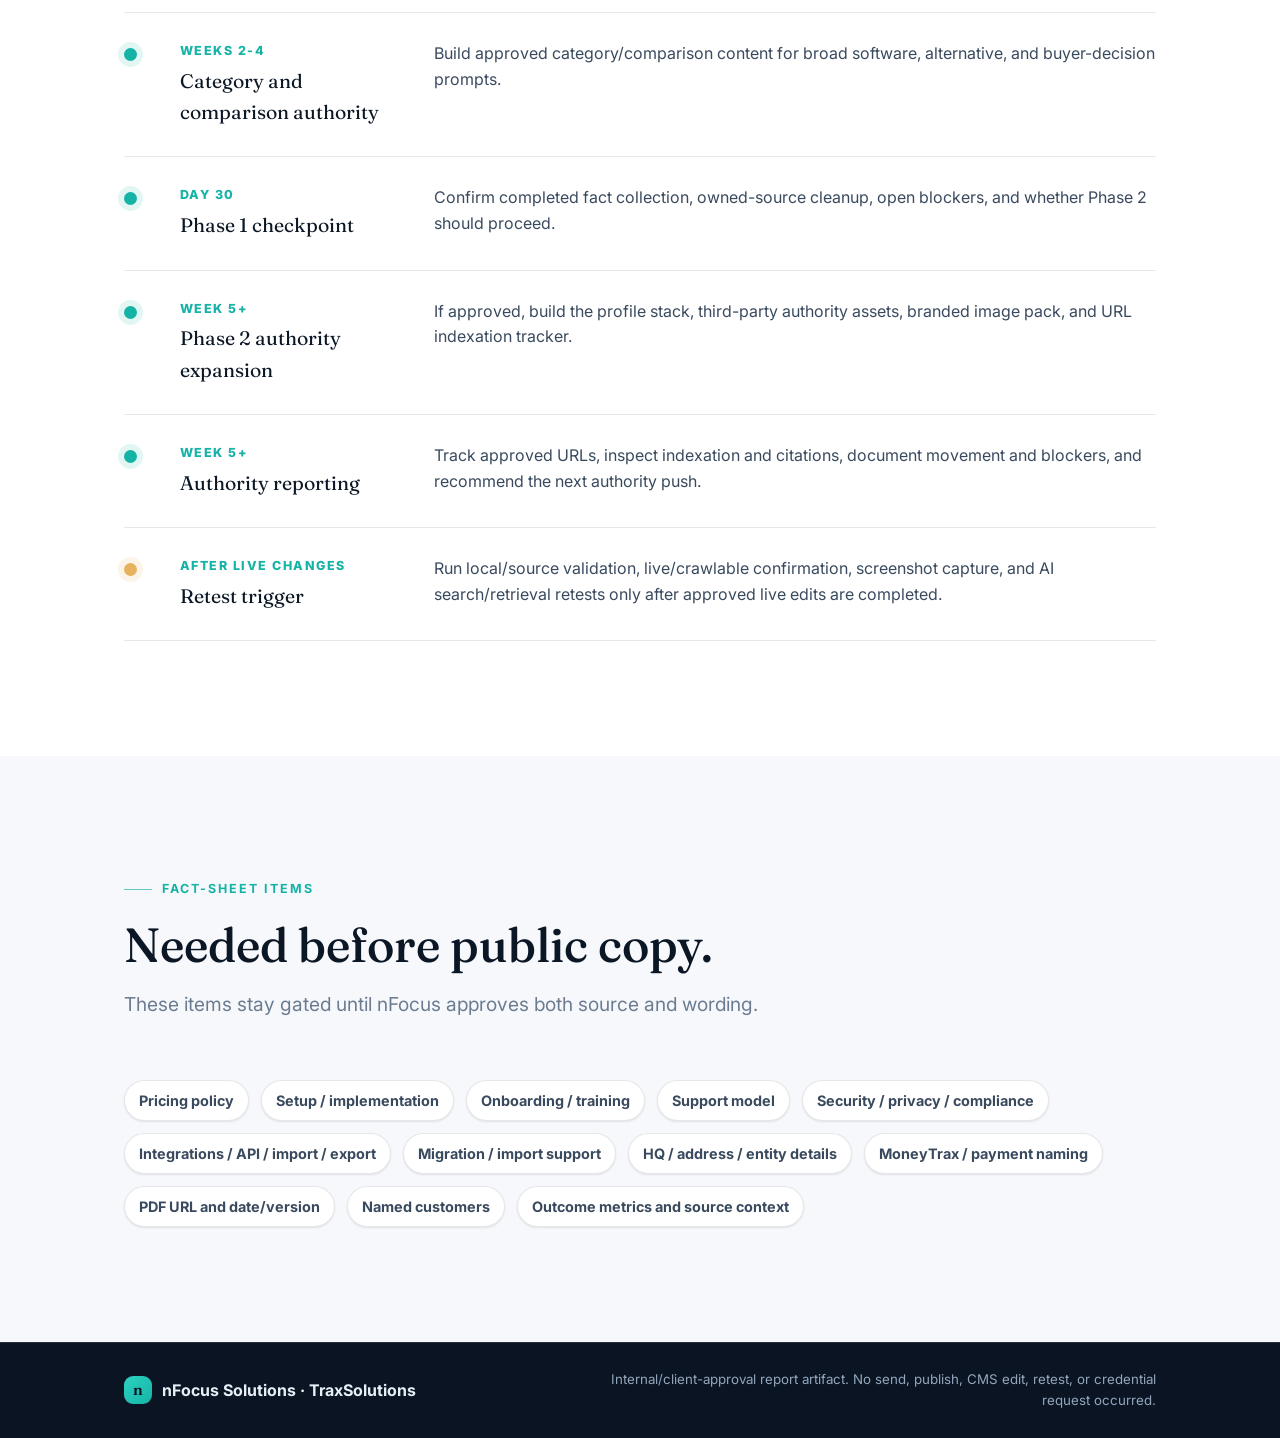
==== commit b299a047: "Polish client approval framing" ====
--- a/deliverables.html
+++ b/deliverables.html
@@ -4,7 +4,7 @@
   <meta charset="UTF-8" />
   <meta name="viewport" content="width=device-width, initial-scale=1.0" />
   <title>TraxSolutions Day 1 AEO/GEO Deliverables and Timeline</title>
-  <meta name="description" content="Deliverables, implementation tickets, timeline, approval dependencies, and retest plan for the TraxSolutions AEO/GEO answer-readiness sprint." />
+  <meta name="description" content="Deliverables, implementation tickets, Phase 1 and Phase 2 timing, approval dependencies, and retest plan for the TraxSolutions AEO/GEO sprint." />
   <link rel="icon" href="favicon.svg" type="image/svg+xml" />
   <link rel="preconnect" href="https://fonts.googleapis.com" />
   <link rel="preconnect" href="https://fonts.gstatic.com" crossorigin />
@@ -31,15 +31,15 @@
     <section class="page-hero" aria-labelledby="deliverables-title">
       <div class="container page-hero__inner">
         <span class="eyebrow">Deliverables and timeline</span>
-        <h1 class="page-title" id="deliverables-title">30-45 day answer-readiness work after leadership signoff.</h1>
-        <p class="page-lead">The sprint now combines the original answer-readiness work with a deeper SEO authority layer: entity clarity, buyer prompt fanout, third-party corroboration, safe off-site assets, indexation discipline, and AI/GEO retesting.</p>
+        <h1 class="page-title" id="deliverables-title">Phase 1: 30-day fact-first cleanup after leadership signoff.</h1>
+        <p class="page-lead">Immediate recommendation: approve Phase 1 fact collection and owned-source cleanup. Broader third-party authority work remains gated and optional, with Phase 2 starting in week 5 for authority expansion and reporting.</p>
       </div>
     </section>
 
     <section class="proof" aria-label="Sprint payload counts">
       <div class="container proof__inner">
         <div class="proof__item reveal"><div class="proof__value">18</div><div class="proof__label">Implementation tickets</div></div>
-        <div class="proof__item reveal"><div class="proof__value">8-week</div><div class="proof__label">SEO + AI visibility buildout</div></div>
+        <div class="proof__item reveal"><div class="proof__value">Week 5+</div><div class="proof__label">Optional Phase 2 authority/reporting</div></div>
         <div class="proof__item reveal"><div class="proof__value">Fact sheet</div><div class="proof__label">Required before public copy</div></div>
         <div class="proof__item reveal"><div class="proof__value">Retest</div><div class="proof__label">Only after approved live changes</div></div>
       </div>
@@ -50,10 +50,10 @@
         <div class="section-head">
           <span class="eyebrow">Sprint focus</span>
           <h2 class="section-title" id="streams-title">Six workstreams drive the expanded implementation plan.</h2>
-          <p class="section-lead">The added SEO layer uses Edward Sturm's quality filter with Jesper Nissen's execution discipline: useful owned pages first, then clean entity and third-party authority signals with strict guardrails.</p>
+          <p class="section-lead">The added SEO layer uses a quality-first approach: useful owned pages first, then clean entity and third-party authority signals with strict guardrails.</p>
         </div>
         <div class="streams">
-          <article class="stream reveal"><div class="stream__num">01</div><div><h3>Reduce technical retrieval friction</h3><p>Payment path/routing cleanup, schema, alt text, retrieval metadata, and static/extractable proof elements.</p></div></article>
+          <article class="stream reveal"><div class="stream__num">01</div><div><h3>Reduce technical page confusion</h3><p>Payment path/routing cleanup, schema, alt text, retrieval metadata, and static/extractable proof elements.</p></div></article>
           <article class="stream reveal"><div class="stream__num">02</div><div><h3>Publish approved buyer-stage facts</h3><p>Answer-first FAQ and decision content only after sensitive facts and wording are approved by nFocus.</p></div></article>
           <article class="stream reveal"><div class="stream__num">03</div><div><h3>Consolidate proof and entity clarity</h3><p>Make owned nFocus sources clearer about product, module, proof, and entity relationships.</p></div></article>
           <article class="stream reveal"><div class="stream__num">04</div><div><h3>Build category and comparison authority</h3><p>Develop approved category/comparison pages where competitor-led answer surfaces currently shape the conversation.</p></div></article>
@@ -72,7 +72,7 @@
         </div>
         <div class="authority-grid">
           <article class="authority-card reveal"><span>01</span><h3>Entity audit and fact map</h3><p>Canonical product, company, category, audience, URLs, proof, sameAs, and disambiguation facts.</p></article>
-          <article class="authority-card reveal"><span>02</span><h3>Prompt fanout map</h3><p>Buyer prompts translated into likely Google/Bing retrieval queries, target pages, citation sources, gaps, and next actions.</p></article>
+          <article class="authority-card reveal"><span>02</span><h3>Buyer question map</h3><p>Buyer questions translated into likely Google/Bing search queries, target pages, citation sources, gaps, and next actions.</p></article>
           <article class="authority-card reveal"><span>03</span><h3>Profile stack plan</h3><p>LinkedIn, YouTube, review platforms, directories, industry surfaces, and sameAs cleanup for entity consistency.</p></article>
           <article class="authority-card reveal"><span>04</span><h3>Safe off-site asset plan</h3><p>Useful third-party pages/posts only on approved platforms, with no fake reviews, fake press, spun copy, or platform abuse.</p></article>
           <article class="authority-card reveal"><span>05</span><h3>Branded image SEO pack</h3><p>Approved visual assets with filenames, captions, alt text, page placement, and tracking.</p></article>
@@ -86,7 +86,7 @@
         <div class="section-head">
           <span class="eyebrow">Implementation tickets</span>
           <h2 class="section-title" id="tickets-title">The deliverables behind the recommendation.</h2>
-          <p class="section-lead">The sprint maps directly to observed risks, prompt gaps, source-quality issues, and technical extraction blockers.</p>
+          <p class="section-lead">The sprint maps directly to observed risks, buyer-question gaps, source-quality issues, and technical extraction blockers.</p>
         </div>
         <div class="ticket-list" id="ticketRows"></div>
       </div>
@@ -96,17 +96,17 @@
       <div class="container">
         <div class="section-head">
           <span class="eyebrow">Timeline</span>
-          <h2 class="section-title" id="timeline-title">Decision first. Fact sheet next. Implementation planning after that.</h2>
-          <p class="section-lead">The sequence deliberately keeps WordPress/Elementor/CMS export/staging/source access later, after signoff and only for approved on-page work.</p>
+          <h2 class="section-title" id="timeline-title">Phase 1 first. Phase 2 starts in week 5 only if approved.</h2>
+          <p class="section-lead">Today approves the baseline and fact-sheet-first Phase 1. Public copy, CMS edits, profile updates, third-party assets, review campaigns, and retesting remain outside today's approval.</p>
         </div>
         <div class="roadmap">
-          <article class="milestone milestone--review reveal"><div class="milestone__node"></div><div><div class="milestone__week">Step 01</div><div class="milestone__phase">Leadership review</div></div><p class="milestone__summary">Review the Day 1 selected-surface snapshot, baseline framing, caveats, and sprint plan.</p></article>
+          <article class="milestone milestone--review reveal"><div class="milestone__node"></div><div><div class="milestone__week">Step 01</div><div class="milestone__phase">Leadership review</div></div><p class="milestone__summary">Review the Day 1 baseline framing, caveats, and Phase 1 recommendation.</p></article>
           <article class="milestone reveal"><div class="milestone__node"></div><div><div class="milestone__week">Week 1</div><div class="milestone__phase">Technical retrieval foundation</div></div><p class="milestone__summary">Prioritize routing, schema, page metadata, static proof extraction, and crawlable content improvements.</p></article>
           <article class="milestone reveal"><div class="milestone__node"></div><div><div class="milestone__week">Weeks 1-2</div><div class="milestone__phase">Approved facts and proof consolidation</div></div><p class="milestone__summary">Publish only facts approved by nFocus, then connect proof pages, case-study/PDF context, and entity clarity.</p></article>
           <article class="milestone reveal"><div class="milestone__node"></div><div><div class="milestone__week">Weeks 2-4</div><div class="milestone__phase">Category and comparison authority</div></div><p class="milestone__summary">Build approved category/comparison content for broad software, alternative, and buyer-decision prompts.</p></article>
-          <article class="milestone reveal"><div class="milestone__node"></div><div><div class="milestone__week">Weeks 3-5</div><div class="milestone__phase">Third-party trust cleanup</div></div><p class="milestone__summary">Address profile/review/source issues only when separately approved. Vendor/profile work remains gated.</p></article>
-          <article class="milestone reveal"><div class="milestone__node"></div><div><div class="milestone__week">Weeks 4-6</div><div class="milestone__phase">Entity and off-site authority expansion</div></div><p class="milestone__summary">Build the approved profile stack, third-party authority assets, branded image pack, and URL indexation tracker with strict quality guardrails.</p></article>
-          <article class="milestone reveal"><div class="milestone__node"></div><div><div class="milestone__week">Weeks 7-8</div><div class="milestone__phase">Prompt, citation, and indexation reporting</div></div><p class="milestone__summary">Run approved prompt checks, inspect citations and indexed assets, document movement, blockers, and the next 30-day authority push.</p></article>
+          <article class="milestone reveal"><div class="milestone__node"></div><div><div class="milestone__week">Day 30</div><div class="milestone__phase">Phase 1 checkpoint</div></div><p class="milestone__summary">Confirm completed fact collection, owned-source cleanup, open blockers, and whether Phase 2 should proceed.</p></article>
+          <article class="milestone reveal"><div class="milestone__node"></div><div><div class="milestone__week">Week 5+</div><div class="milestone__phase">Phase 2 authority expansion</div></div><p class="milestone__summary">If approved, build the profile stack, third-party authority assets, branded image pack, and URL indexation tracker.</p></article>
+          <article class="milestone reveal"><div class="milestone__node"></div><div><div class="milestone__week">Week 5+</div><div class="milestone__phase">Authority reporting</div></div><p class="milestone__summary">Track approved URLs, inspect indexation and citations, document movement and blockers, and recommend the next authority push.</p></article>
           <article class="milestone milestone--review reveal"><div class="milestone__node"></div><div><div class="milestone__week">After live changes</div><div class="milestone__phase">Retest trigger</div></div><p class="milestone__summary">Run local/source validation, live/crawlable confirmation, screenshot capture, and AI search/retrieval retests only after approved live edits are completed.</p></article>
         </div>
       </div>
--- a/styles.css
+++ b/styles.css
@@ -505,6 +505,18 @@
   color: var(--text-on-dark-muted);
   font-size: clamp(1.05rem, 1.7vw, 1.24rem);
 }
+.decision-note {
+  margin: 24px auto 0;
+  max-width: 760px;
+  padding: 18px 20px;
+  border: 1px solid rgba(39, 206, 195, 0.32);
+  border-radius: var(--radius-sm);
+  background: rgba(39, 206, 195, 0.08);
+  color: var(--text-on-dark);
+  font-size: clamp(1rem, 1.45vw, 1.14rem);
+  line-height: 1.55;
+}
+.decision-note strong { color: var(--white); }
 .decision__actions { margin-top: 34px; display: flex; justify-content: center; flex-wrap: wrap; gap: 14px; }
 
 .footer { background: var(--ink-900); border-top: 1px solid var(--line-dark); color: var(--text-on-dark-muted); padding-block: 26px; }
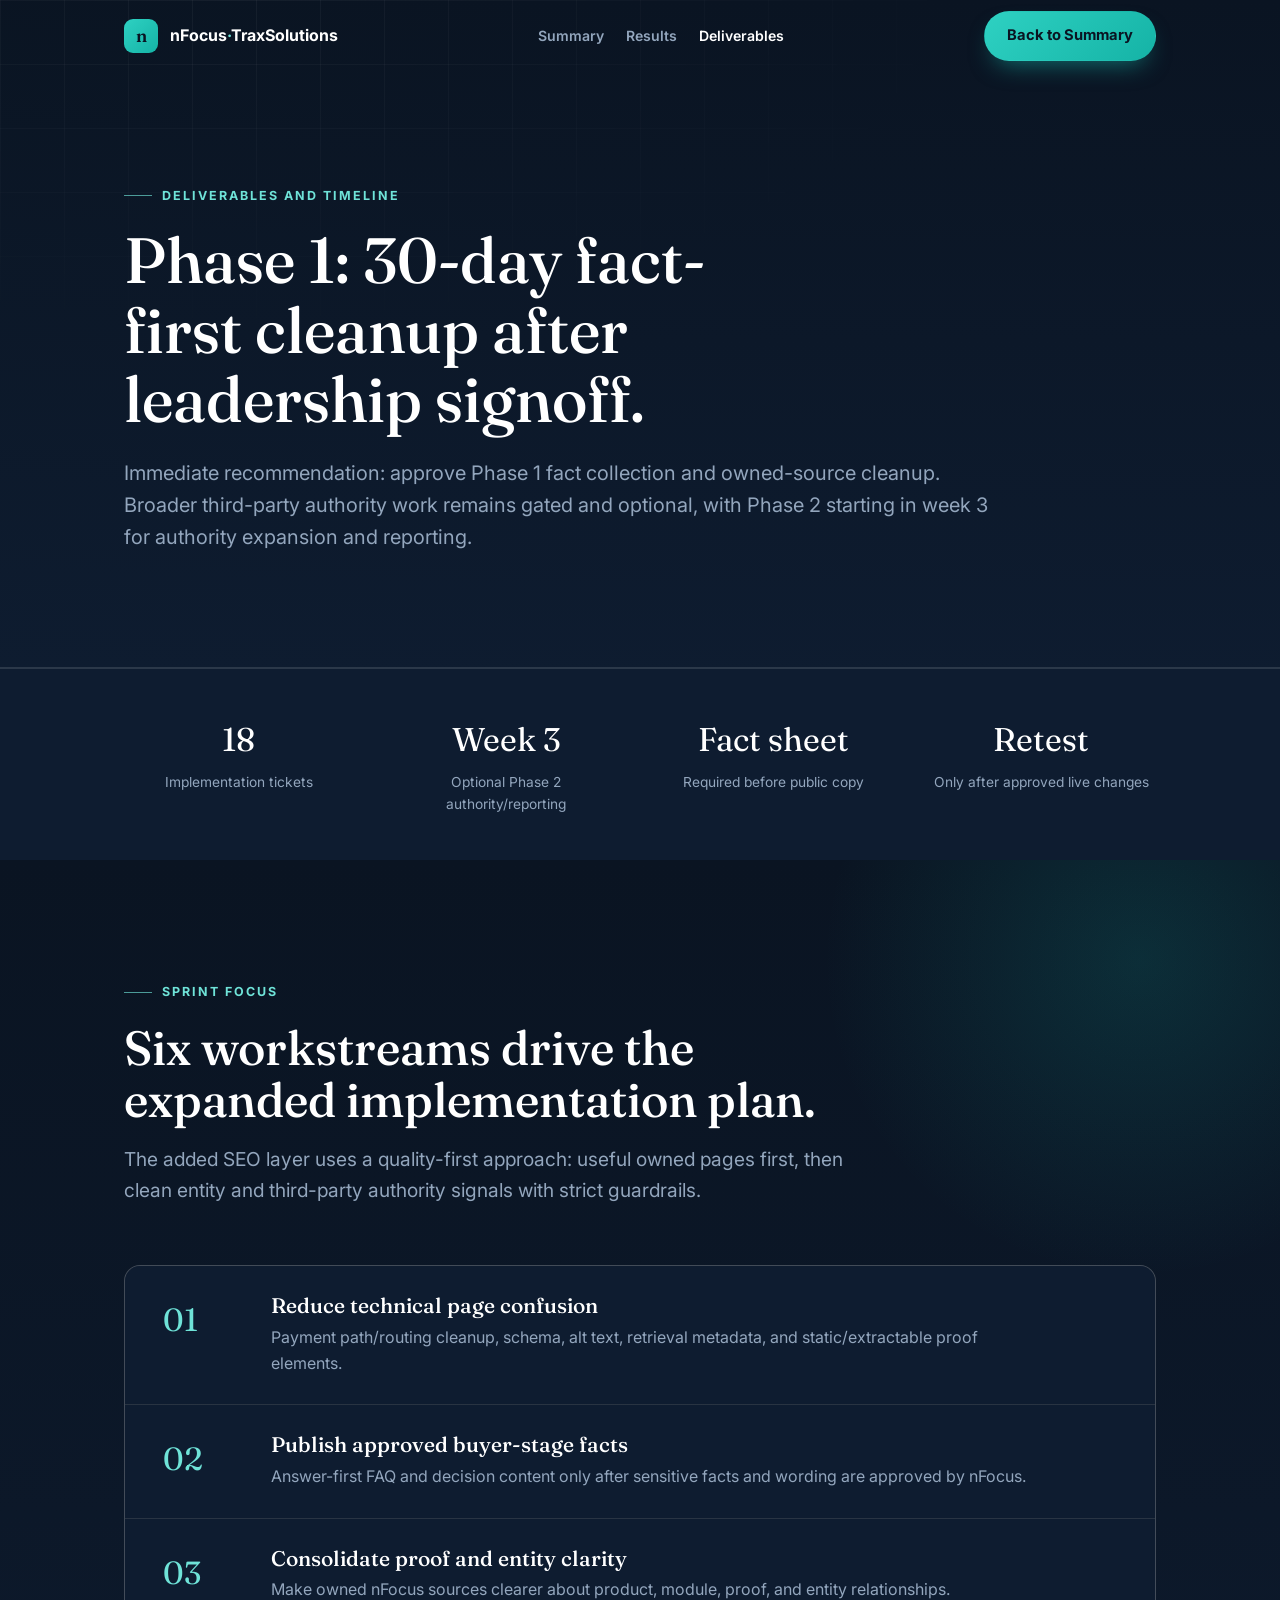
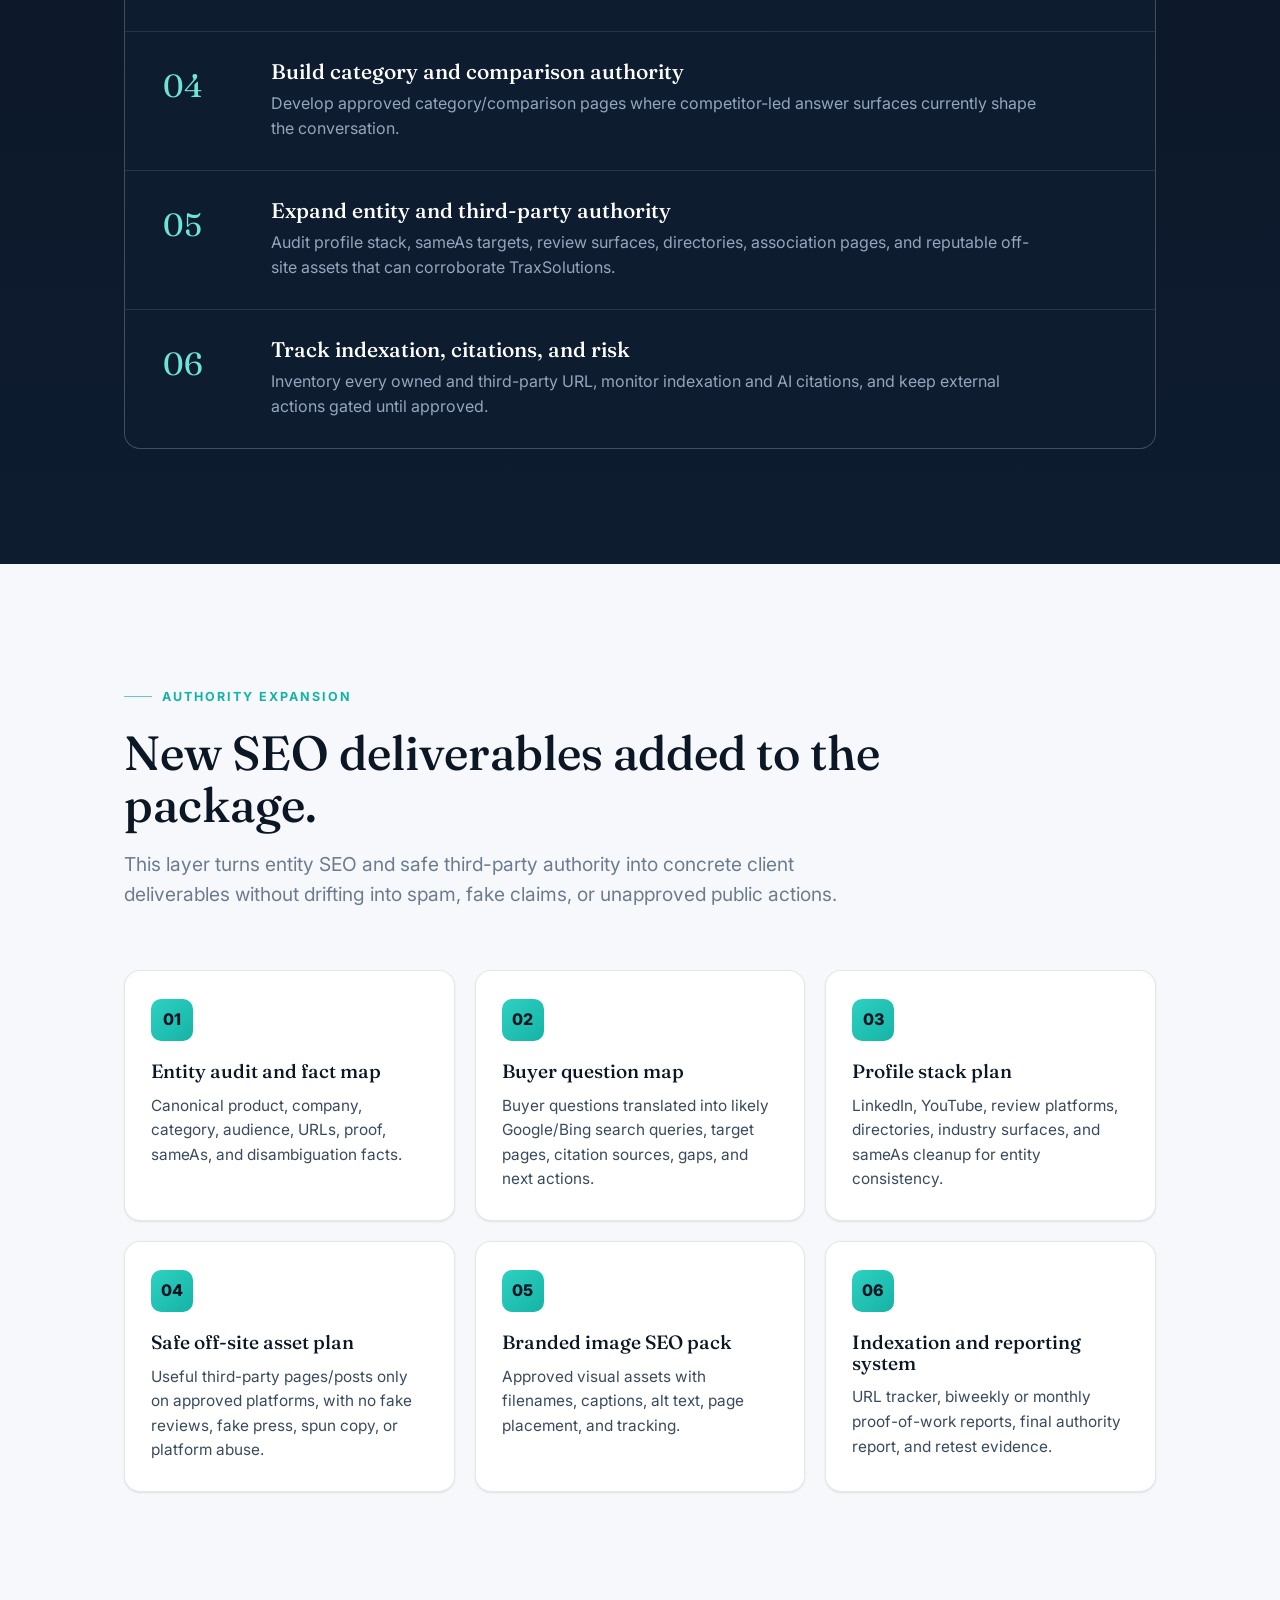
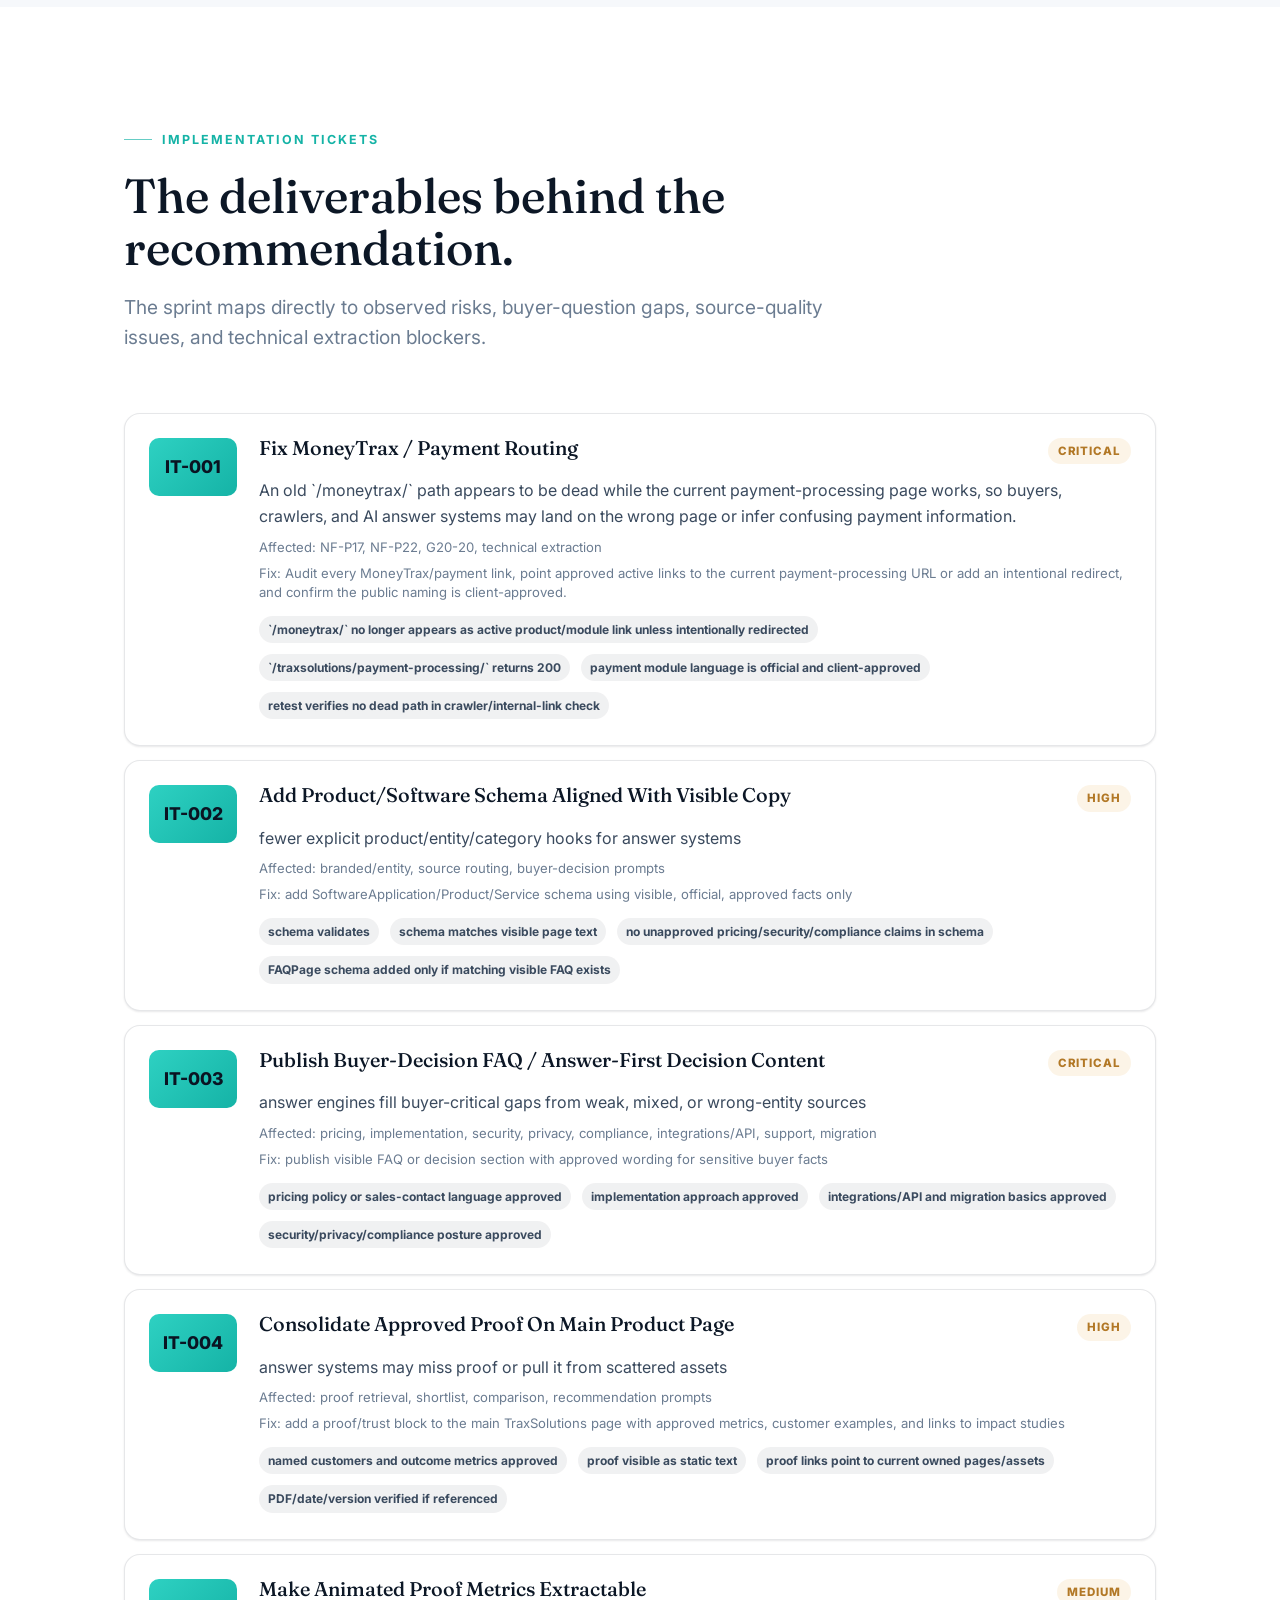
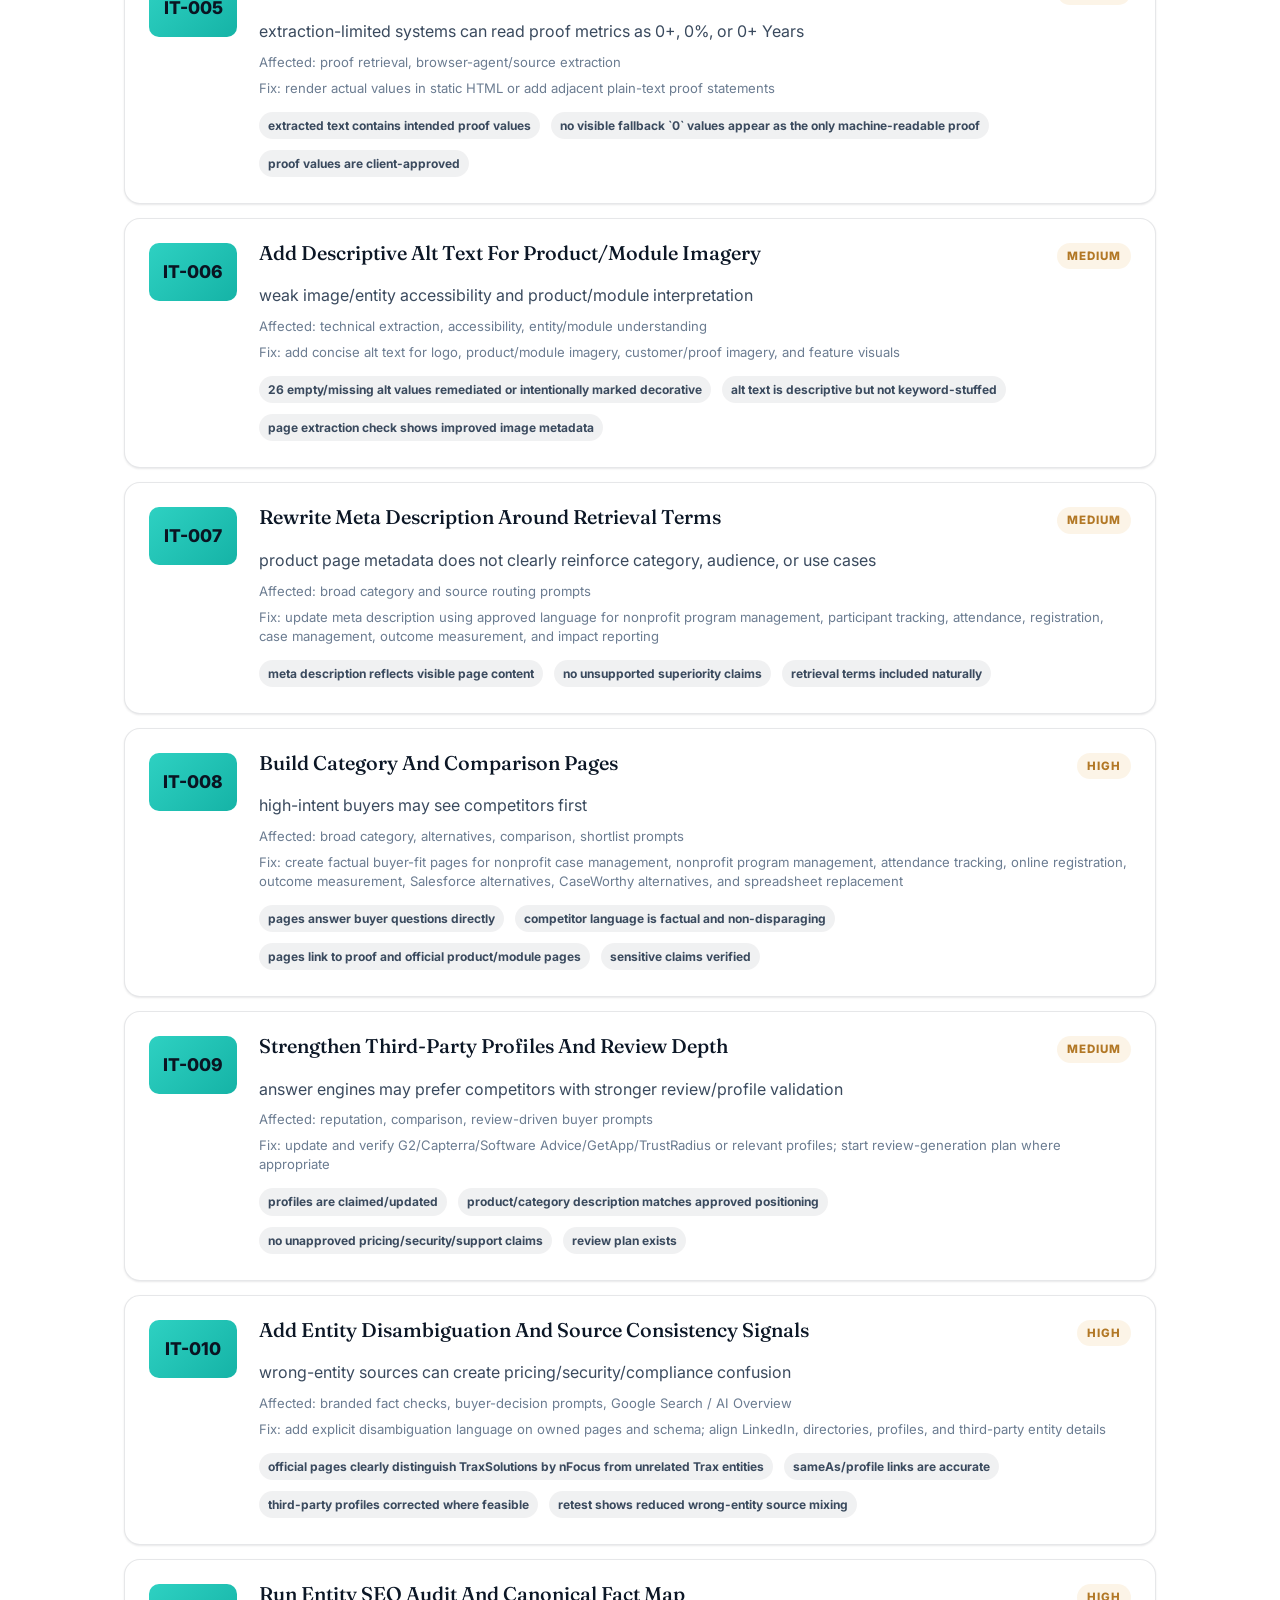
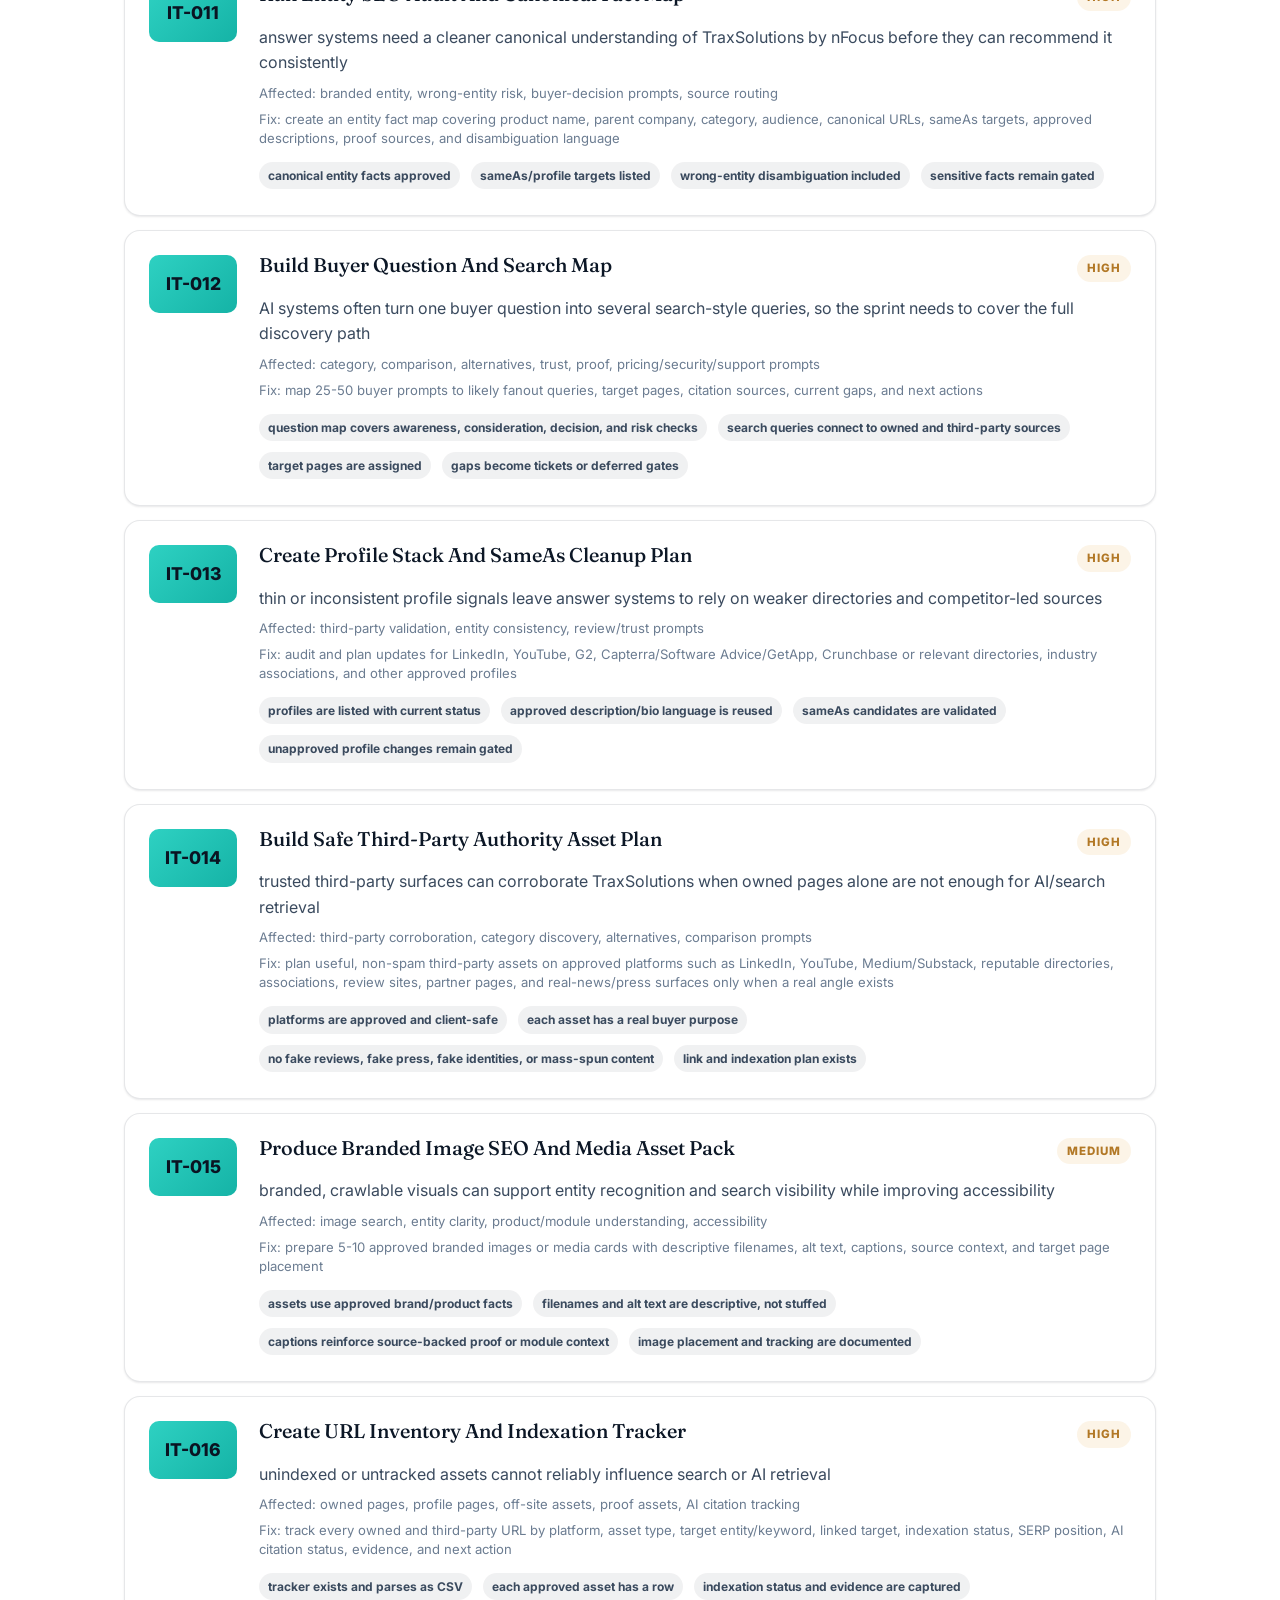
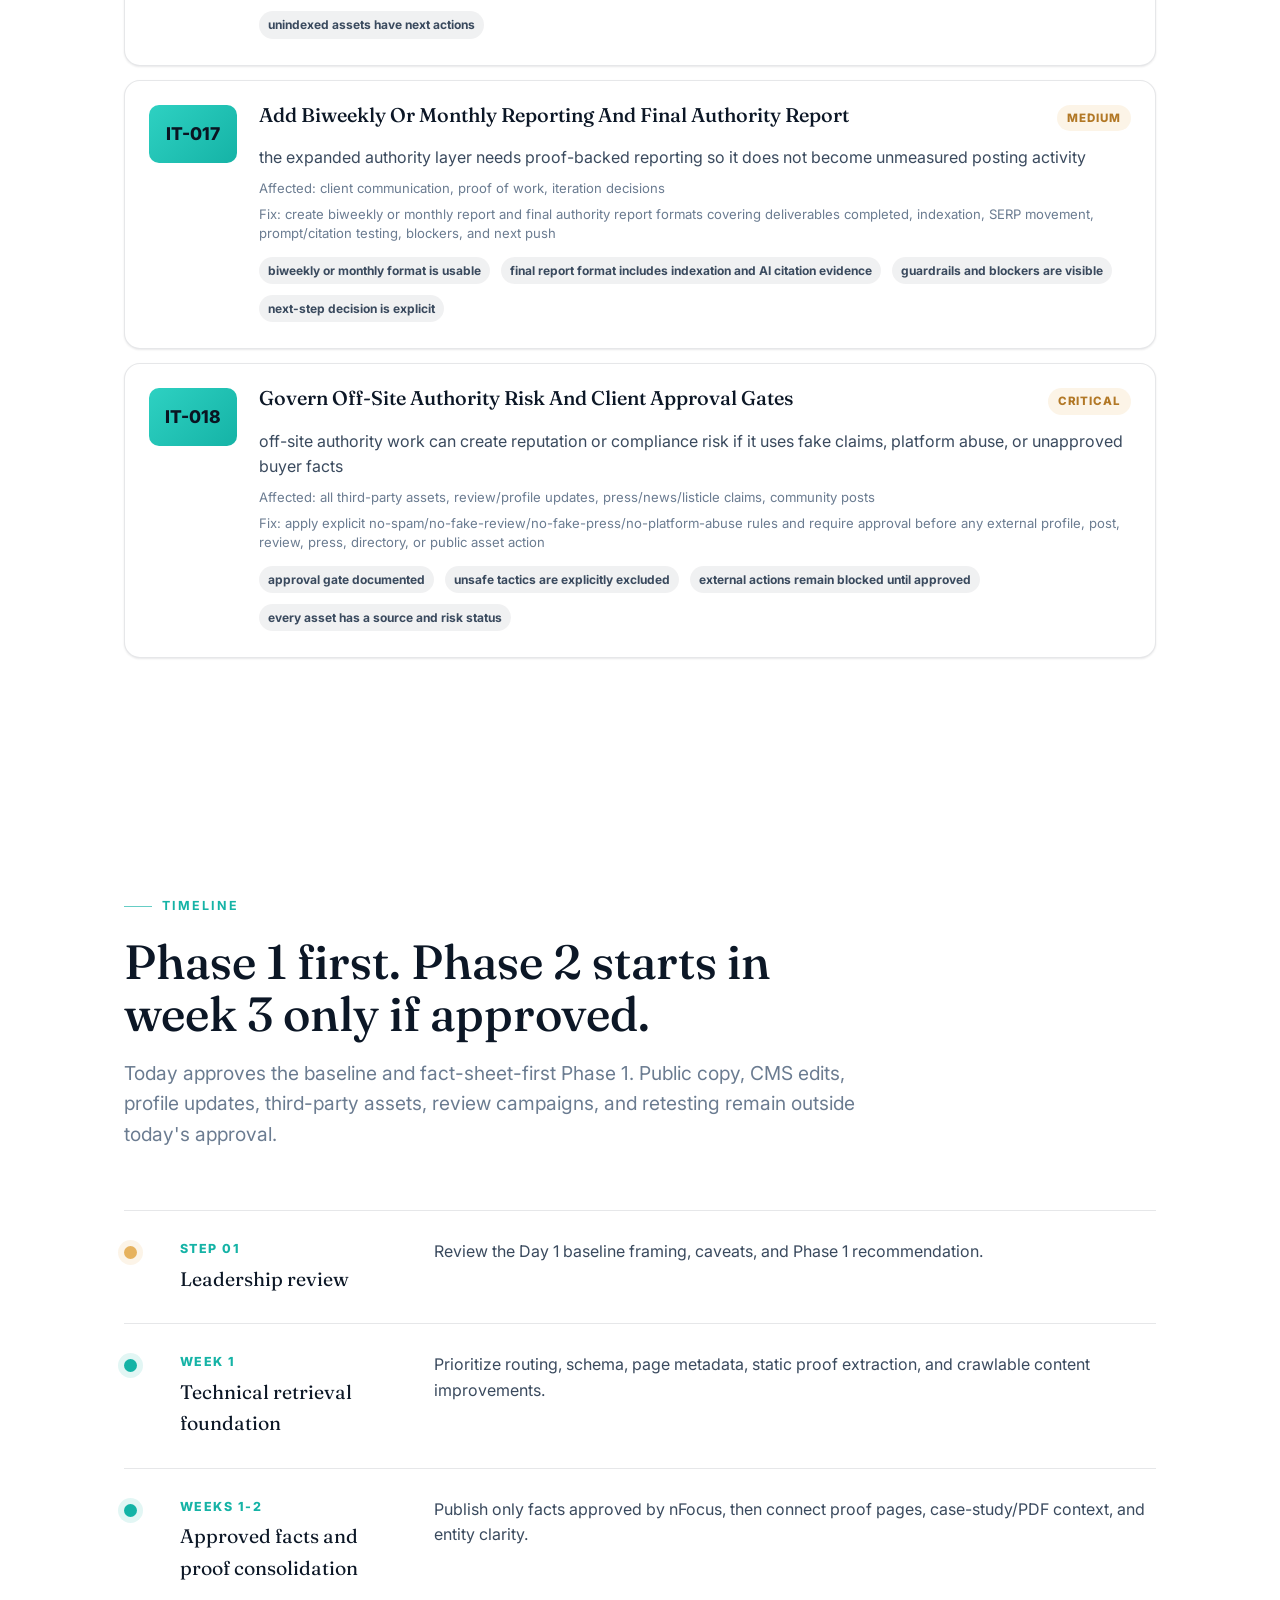
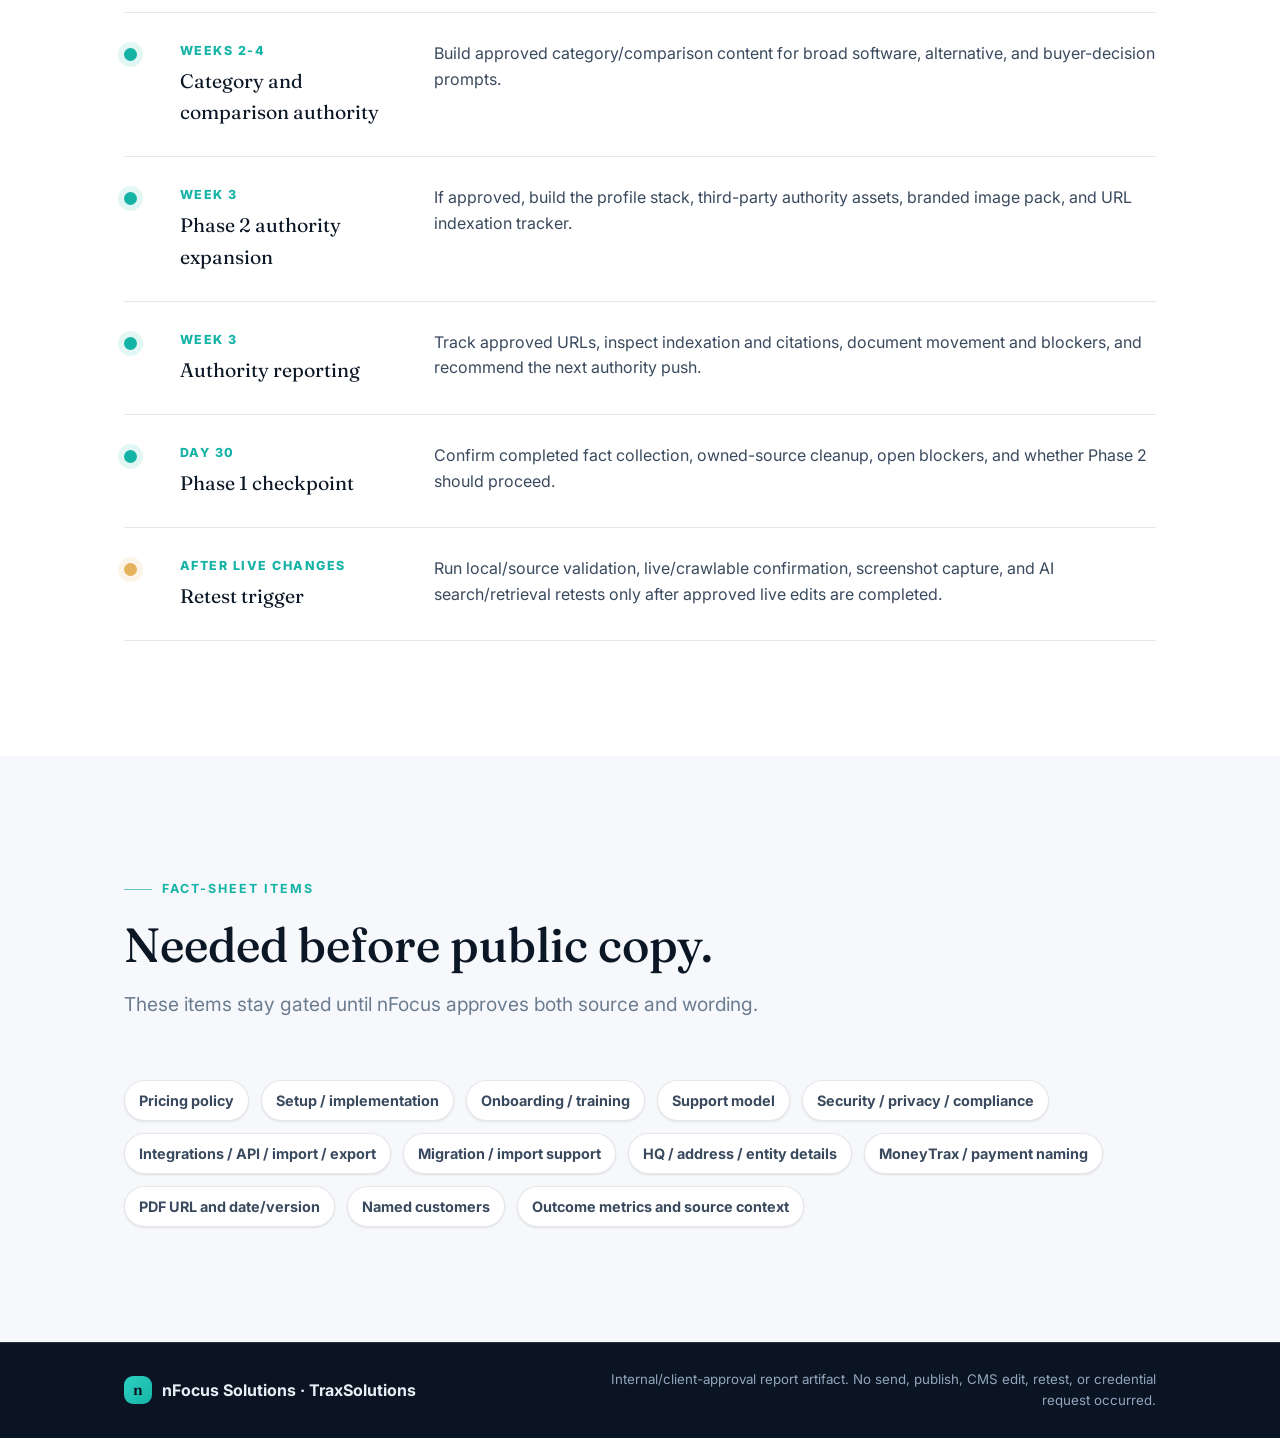
==== commit 8543d514: "Move Phase 2 timeline to week 3" ====
--- a/deliverables.html
+++ b/deliverables.html
@@ -32,14 +32,14 @@
       <div class="container page-hero__inner">
         <span class="eyebrow">Deliverables and timeline</span>
         <h1 class="page-title" id="deliverables-title">Phase 1: 30-day fact-first cleanup after leadership signoff.</h1>
-        <p class="page-lead">Immediate recommendation: approve Phase 1 fact collection and owned-source cleanup. Broader third-party authority work remains gated and optional, with Phase 2 starting in week 5 for authority expansion and reporting.</p>
+        <p class="page-lead">Immediate recommendation: approve Phase 1 fact collection and owned-source cleanup. Broader third-party authority work remains gated and optional, with Phase 2 starting in week 3 for authority expansion and reporting.</p>
       </div>
     </section>
 
     <section class="proof" aria-label="Sprint payload counts">
       <div class="container proof__inner">
         <div class="proof__item reveal"><div class="proof__value">18</div><div class="proof__label">Implementation tickets</div></div>
-        <div class="proof__item reveal"><div class="proof__value">Week 5+</div><div class="proof__label">Optional Phase 2 authority/reporting</div></div>
+        <div class="proof__item reveal"><div class="proof__value">Week 3</div><div class="proof__label">Optional Phase 2 authority/reporting</div></div>
         <div class="proof__item reveal"><div class="proof__value">Fact sheet</div><div class="proof__label">Required before public copy</div></div>
         <div class="proof__item reveal"><div class="proof__value">Retest</div><div class="proof__label">Only after approved live changes</div></div>
       </div>
@@ -96,7 +96,7 @@
       <div class="container">
         <div class="section-head">
           <span class="eyebrow">Timeline</span>
-          <h2 class="section-title" id="timeline-title">Phase 1 first. Phase 2 starts in week 5 only if approved.</h2>
+          <h2 class="section-title" id="timeline-title">Phase 1 first. Phase 2 starts in week 3 only if approved.</h2>
           <p class="section-lead">Today approves the baseline and fact-sheet-first Phase 1. Public copy, CMS edits, profile updates, third-party assets, review campaigns, and retesting remain outside today's approval.</p>
         </div>
         <div class="roadmap">
@@ -104,9 +104,9 @@
           <article class="milestone reveal"><div class="milestone__node"></div><div><div class="milestone__week">Week 1</div><div class="milestone__phase">Technical retrieval foundation</div></div><p class="milestone__summary">Prioritize routing, schema, page metadata, static proof extraction, and crawlable content improvements.</p></article>
           <article class="milestone reveal"><div class="milestone__node"></div><div><div class="milestone__week">Weeks 1-2</div><div class="milestone__phase">Approved facts and proof consolidation</div></div><p class="milestone__summary">Publish only facts approved by nFocus, then connect proof pages, case-study/PDF context, and entity clarity.</p></article>
           <article class="milestone reveal"><div class="milestone__node"></div><div><div class="milestone__week">Weeks 2-4</div><div class="milestone__phase">Category and comparison authority</div></div><p class="milestone__summary">Build approved category/comparison content for broad software, alternative, and buyer-decision prompts.</p></article>
+          <article class="milestone reveal"><div class="milestone__node"></div><div><div class="milestone__week">Week 3</div><div class="milestone__phase">Phase 2 authority expansion</div></div><p class="milestone__summary">If approved, build the profile stack, third-party authority assets, branded image pack, and URL indexation tracker.</p></article>
+          <article class="milestone reveal"><div class="milestone__node"></div><div><div class="milestone__week">Week 3</div><div class="milestone__phase">Authority reporting</div></div><p class="milestone__summary">Track approved URLs, inspect indexation and citations, document movement and blockers, and recommend the next authority push.</p></article>
           <article class="milestone reveal"><div class="milestone__node"></div><div><div class="milestone__week">Day 30</div><div class="milestone__phase">Phase 1 checkpoint</div></div><p class="milestone__summary">Confirm completed fact collection, owned-source cleanup, open blockers, and whether Phase 2 should proceed.</p></article>
-          <article class="milestone reveal"><div class="milestone__node"></div><div><div class="milestone__week">Week 5+</div><div class="milestone__phase">Phase 2 authority expansion</div></div><p class="milestone__summary">If approved, build the profile stack, third-party authority assets, branded image pack, and URL indexation tracker.</p></article>
-          <article class="milestone reveal"><div class="milestone__node"></div><div><div class="milestone__week">Week 5+</div><div class="milestone__phase">Authority reporting</div></div><p class="milestone__summary">Track approved URLs, inspect indexation and citations, document movement and blockers, and recommend the next authority push.</p></article>
           <article class="milestone milestone--review reveal"><div class="milestone__node"></div><div><div class="milestone__week">After live changes</div><div class="milestone__phase">Retest trigger</div></div><p class="milestone__summary">Run local/source validation, live/crawlable confirmation, screenshot capture, and AI search/retrieval retests only after approved live edits are completed.</p></article>
         </div>
       </div>
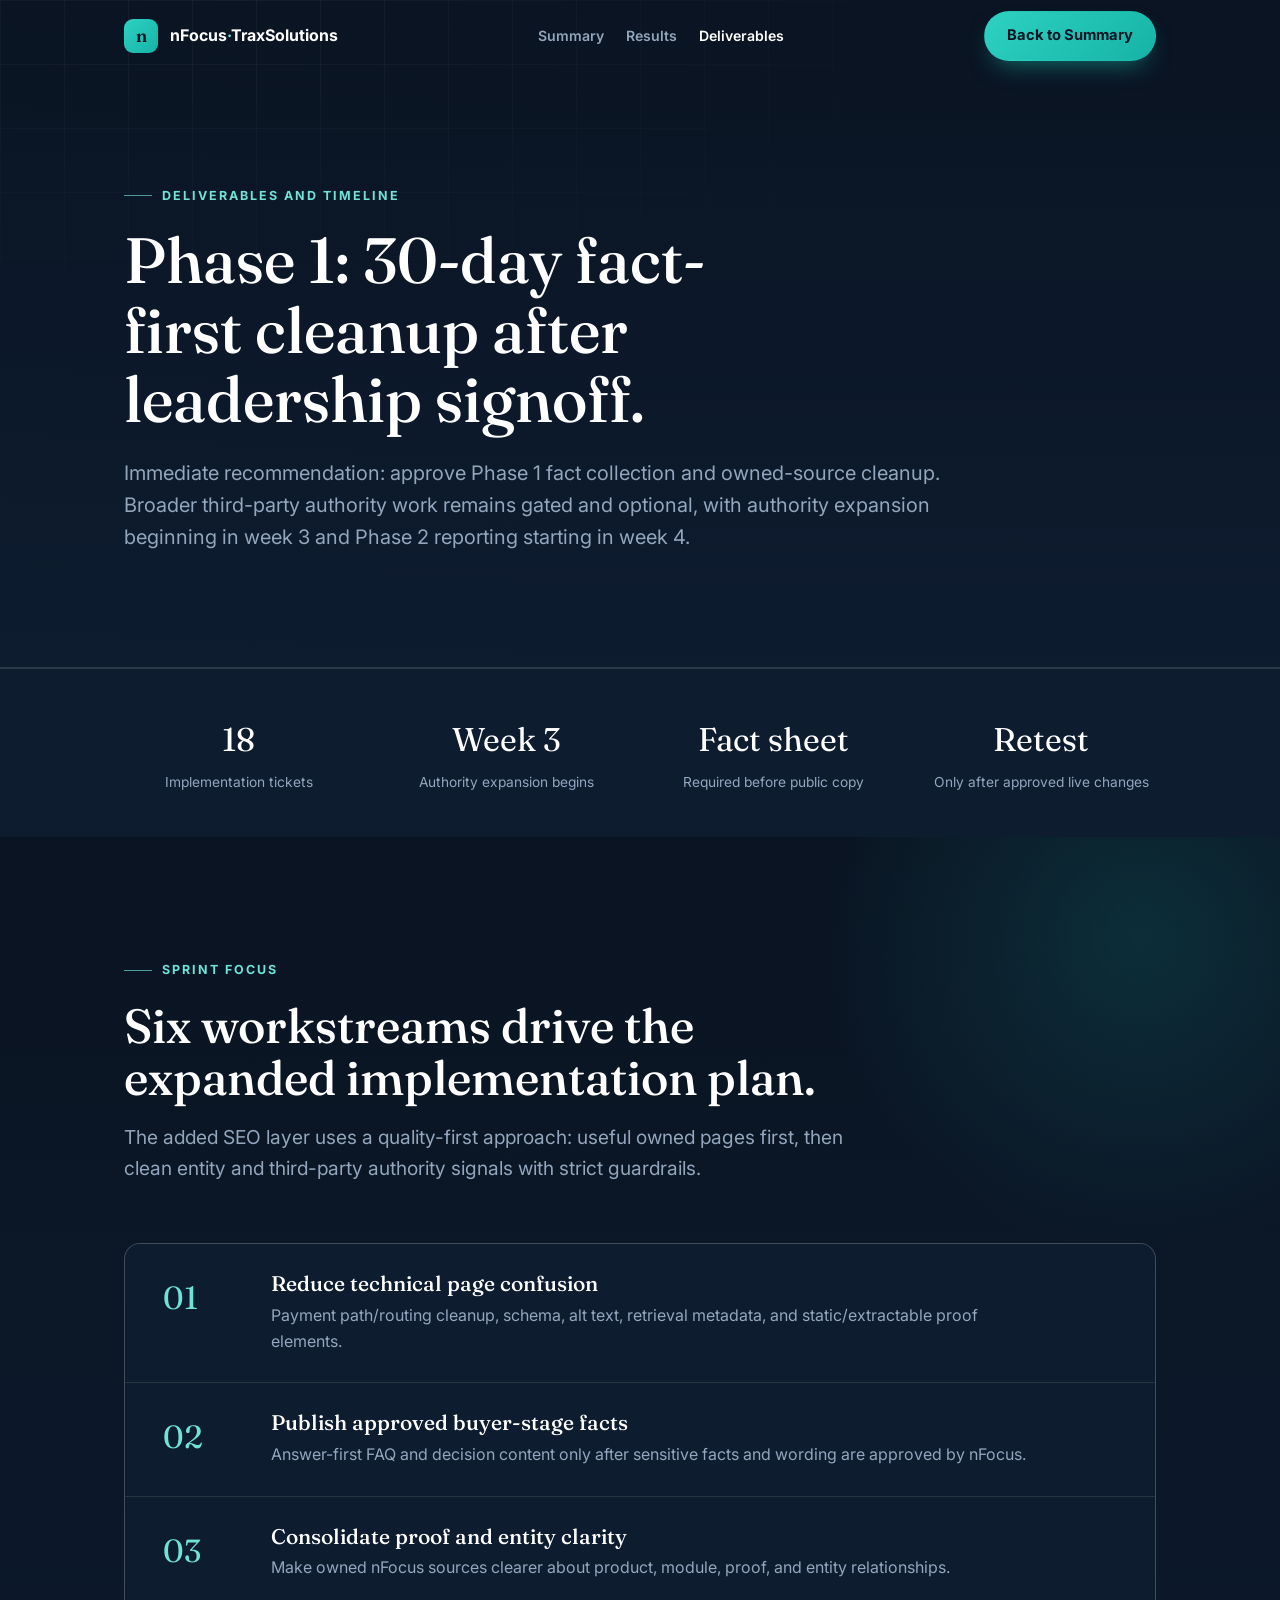
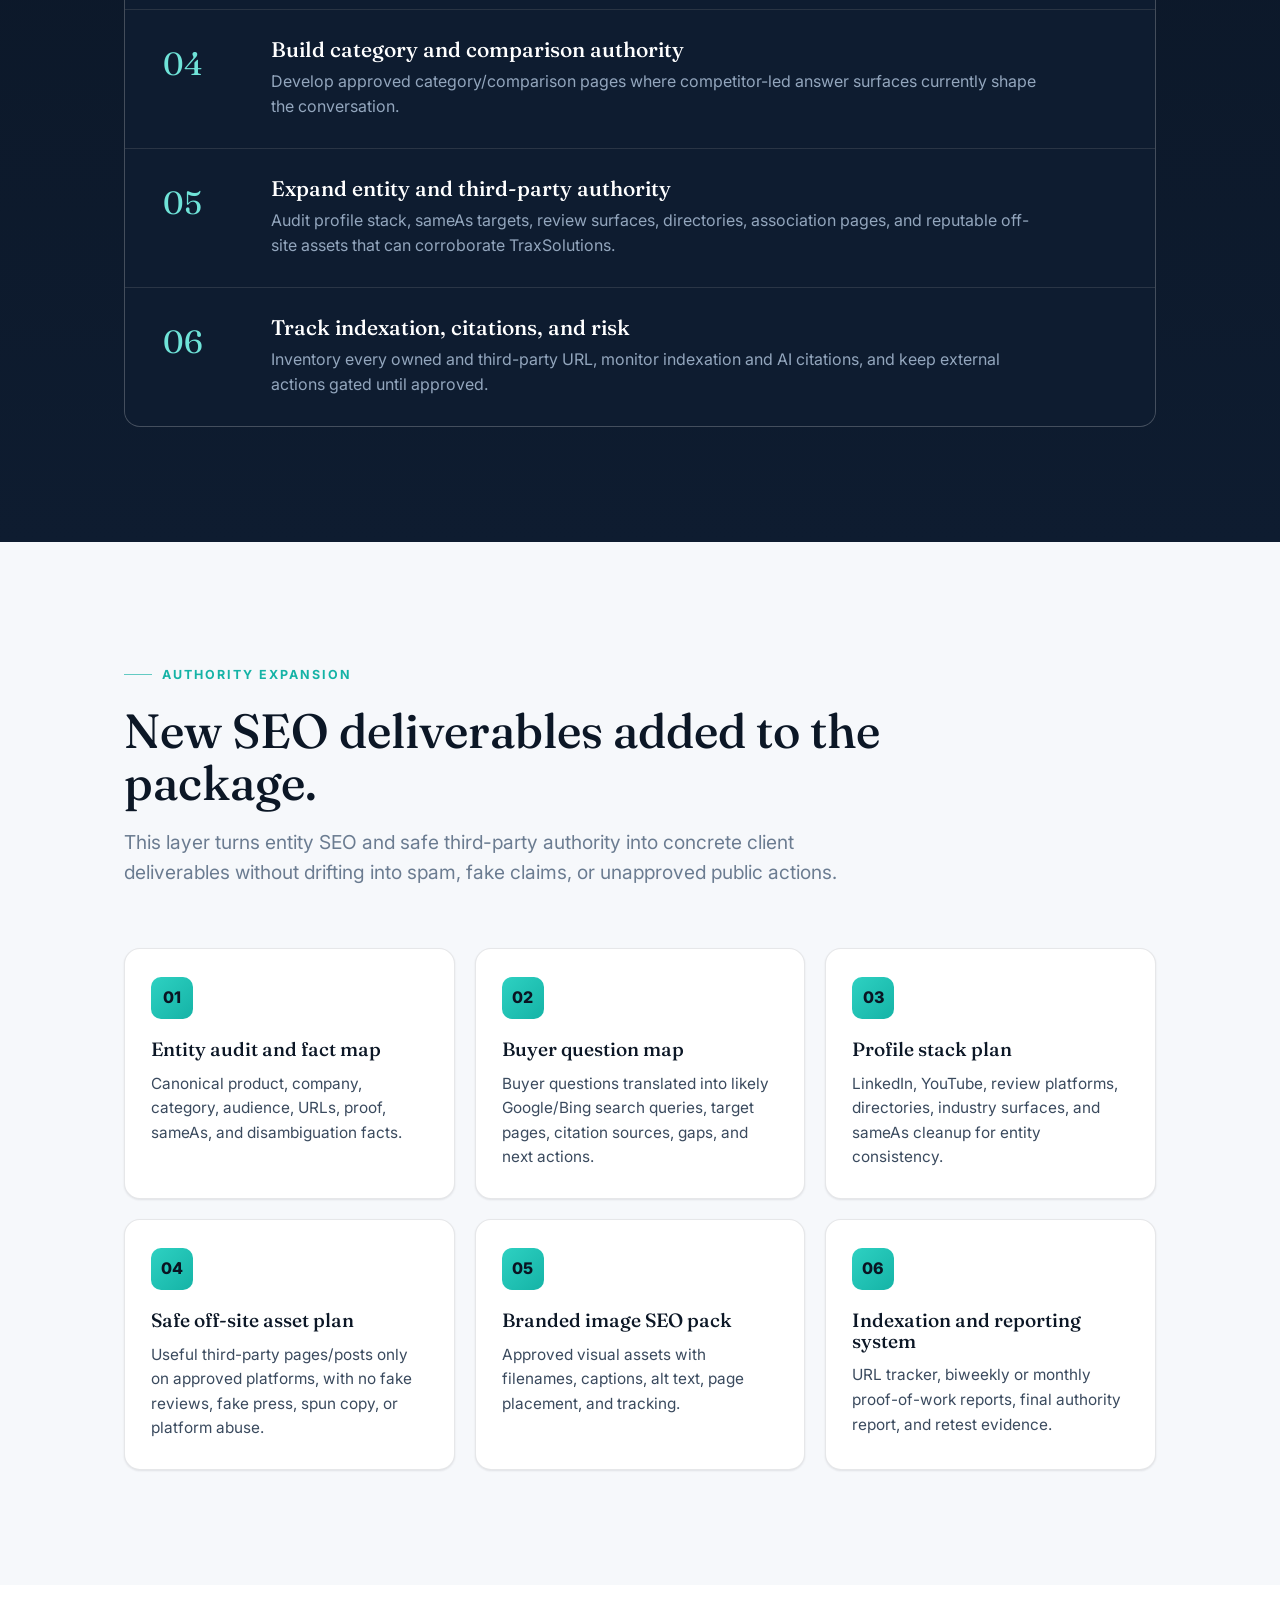
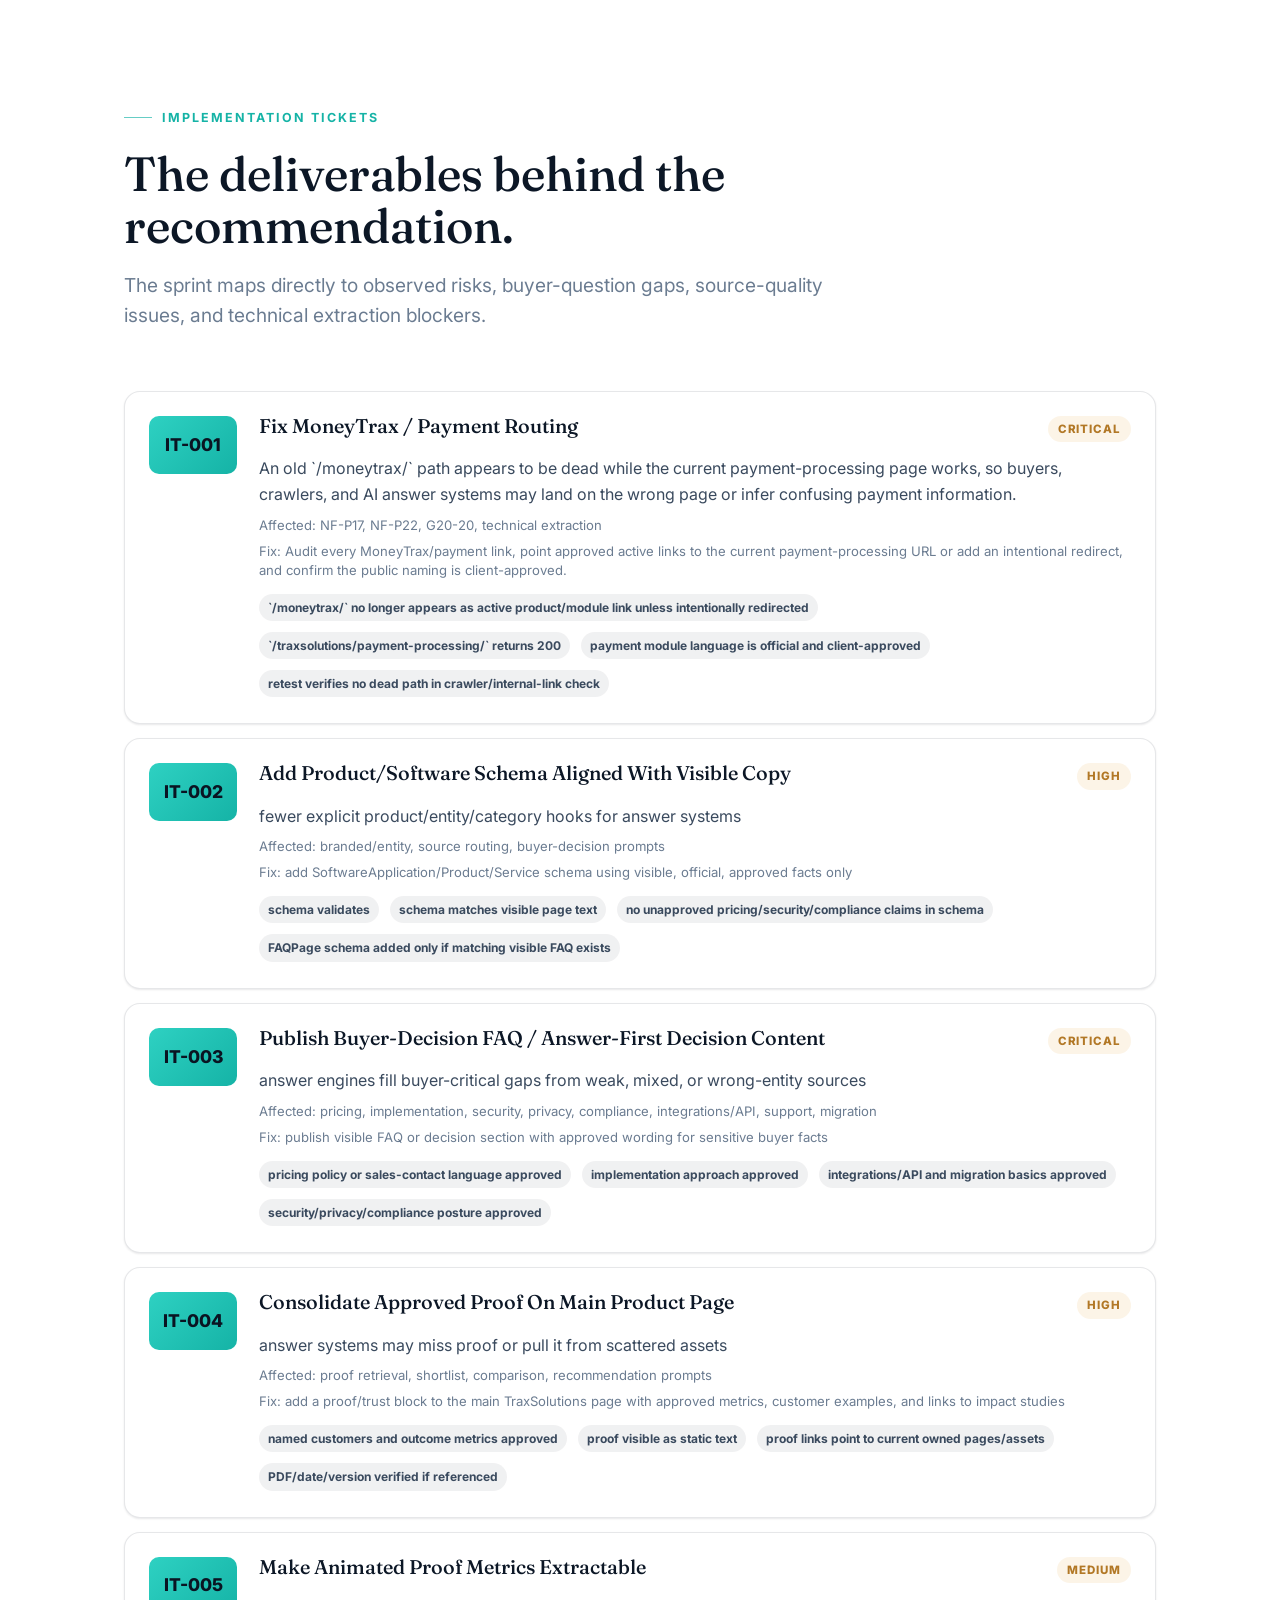
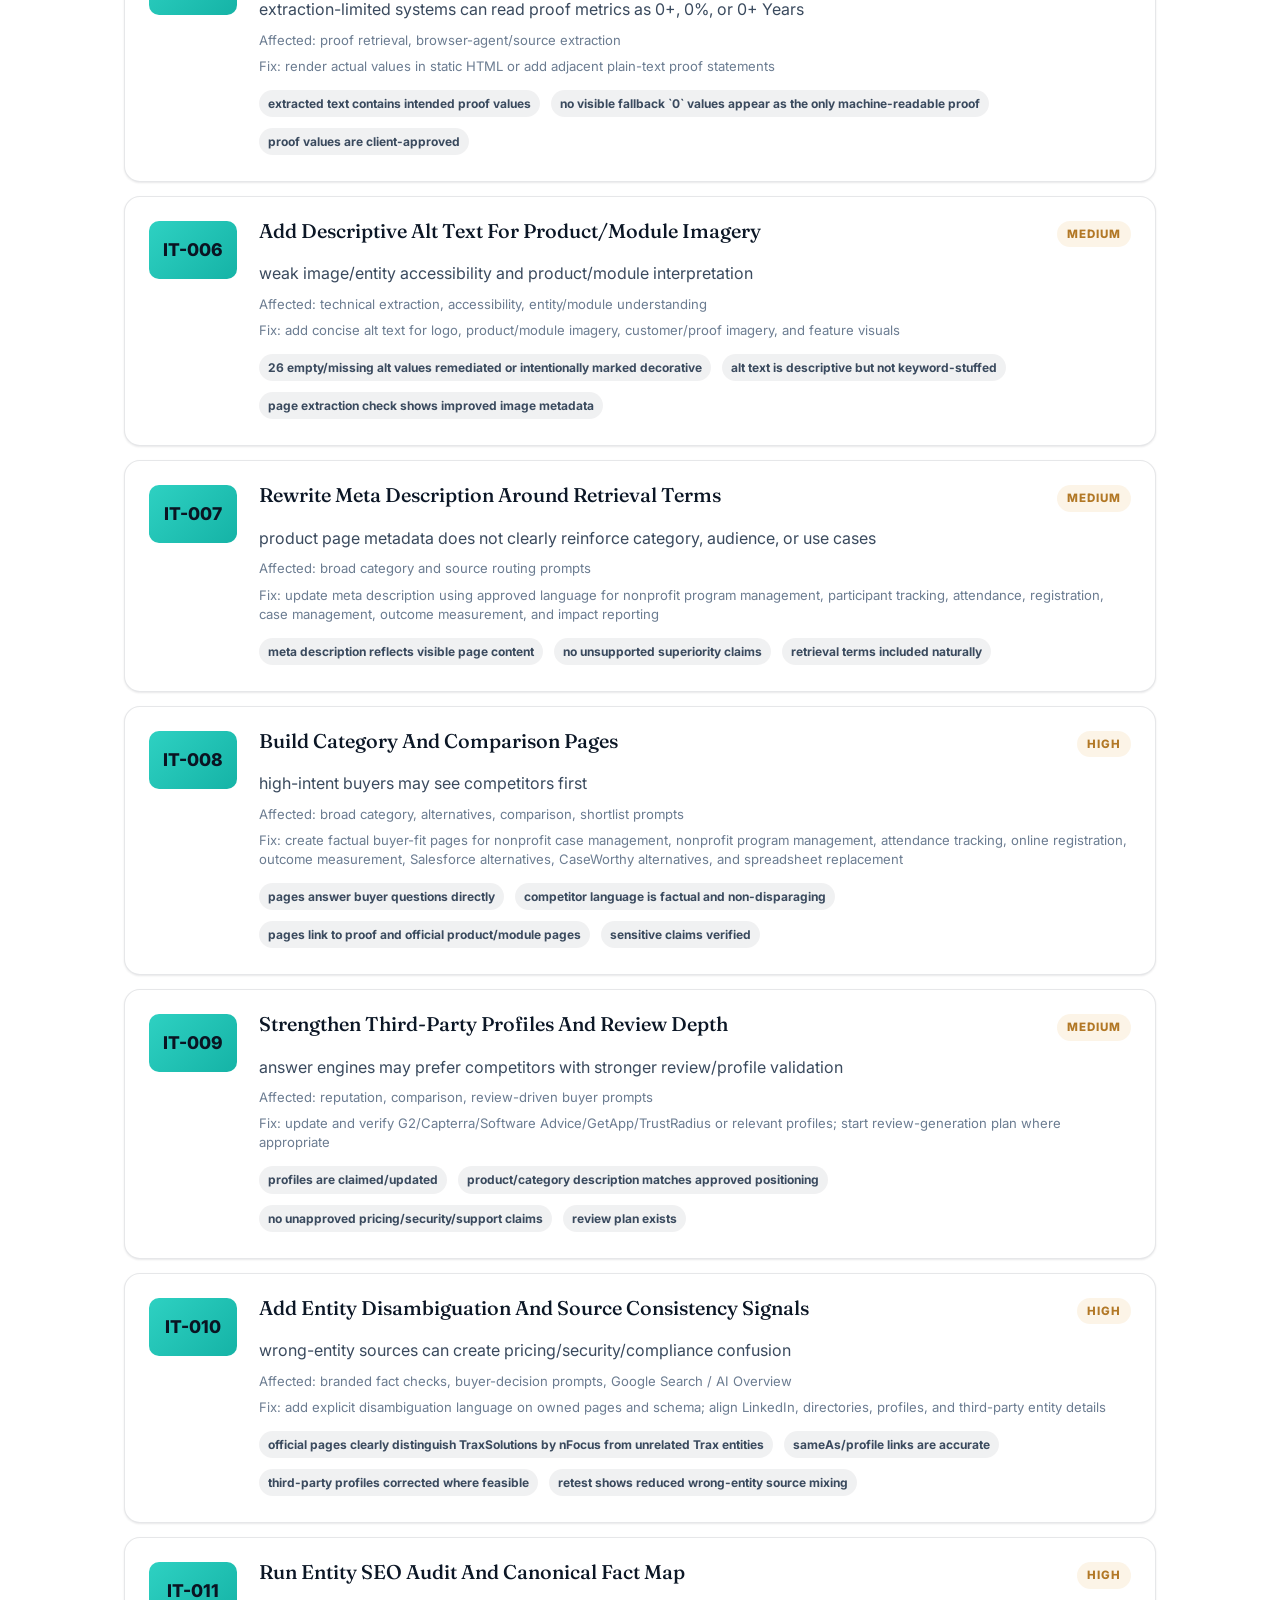
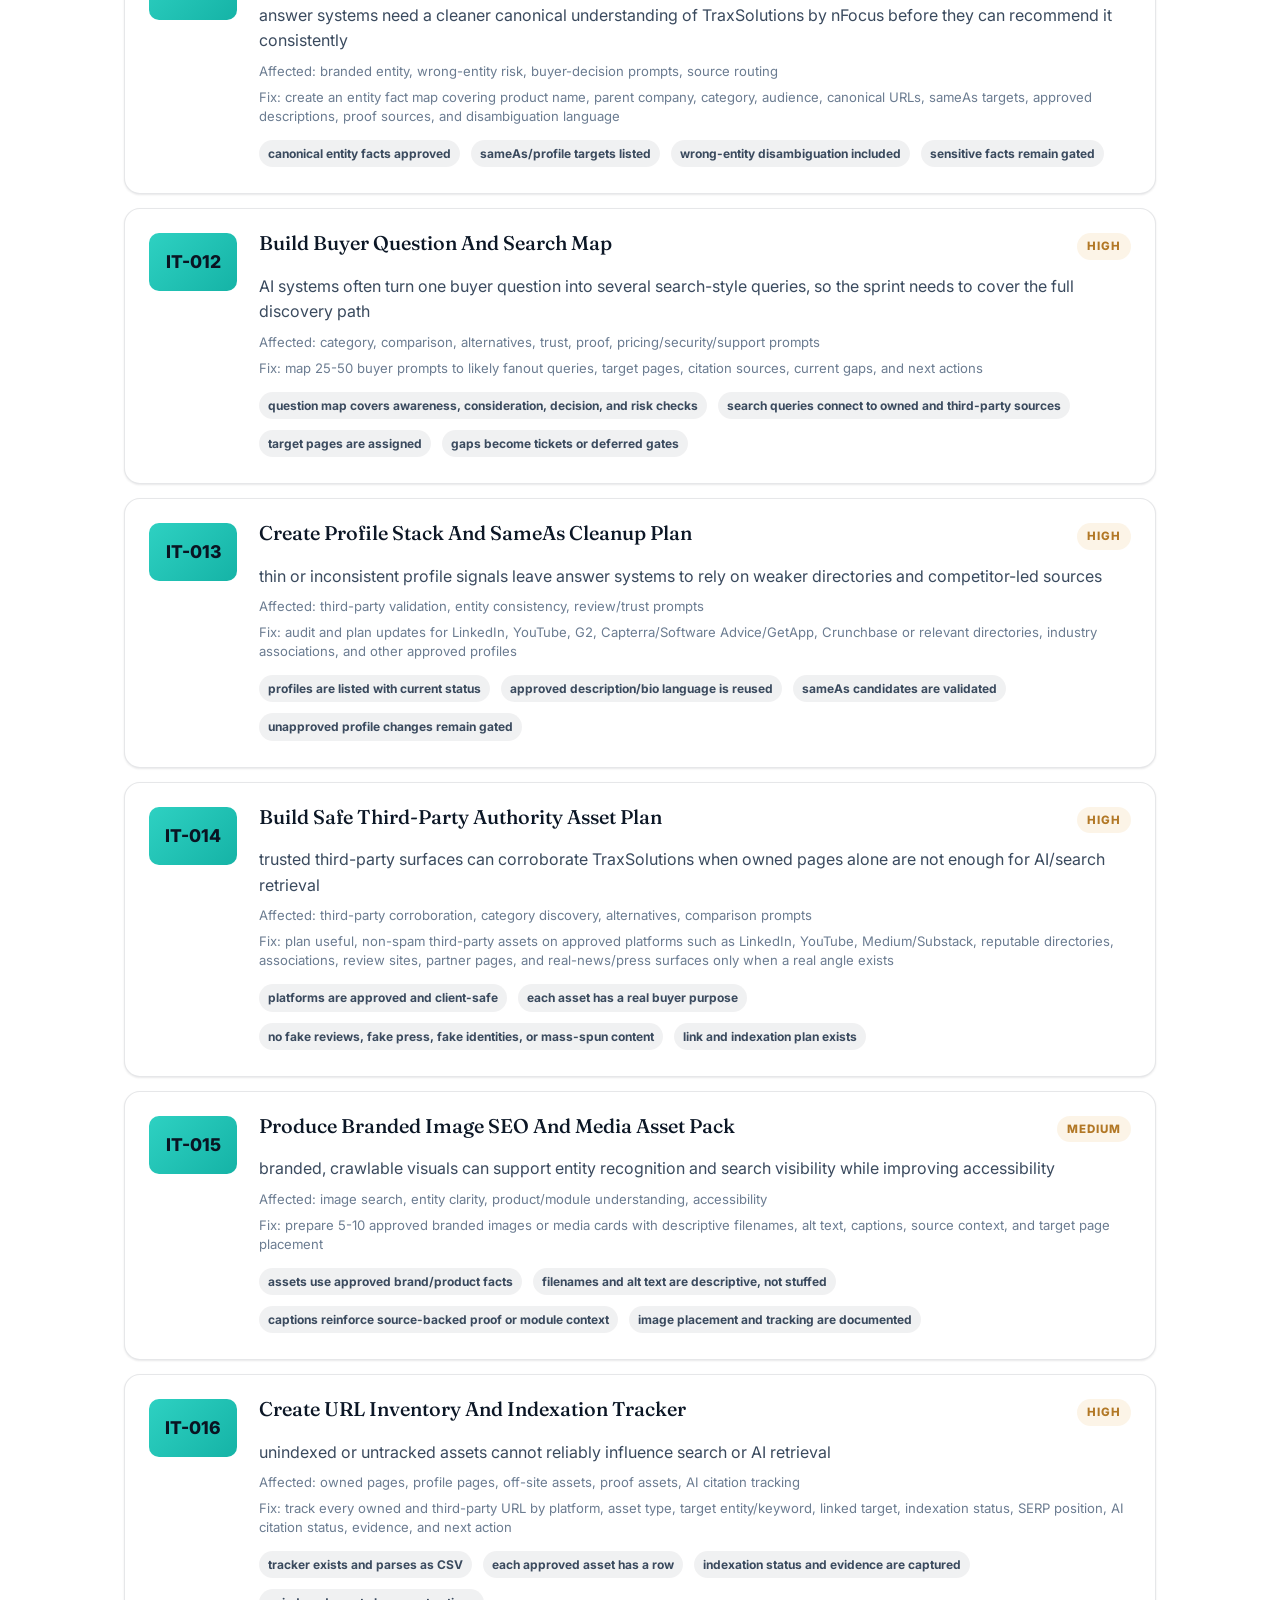
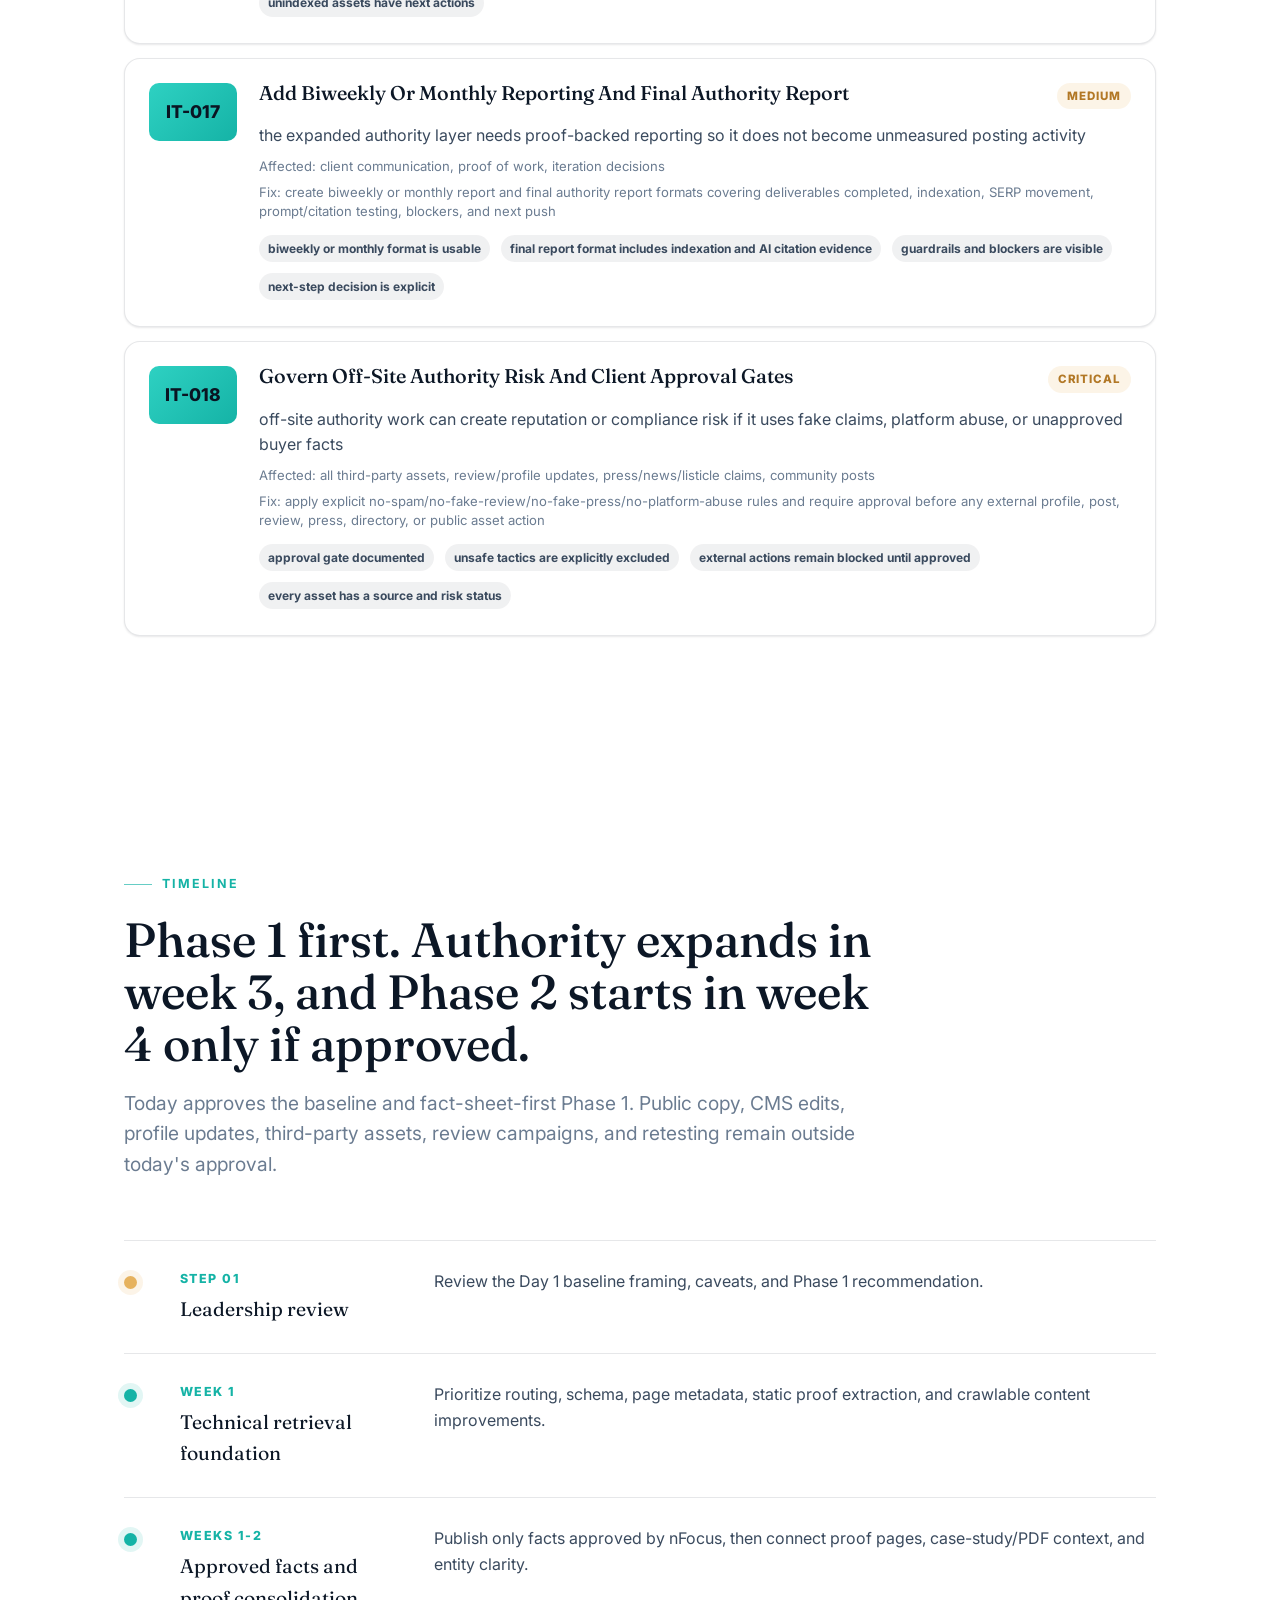
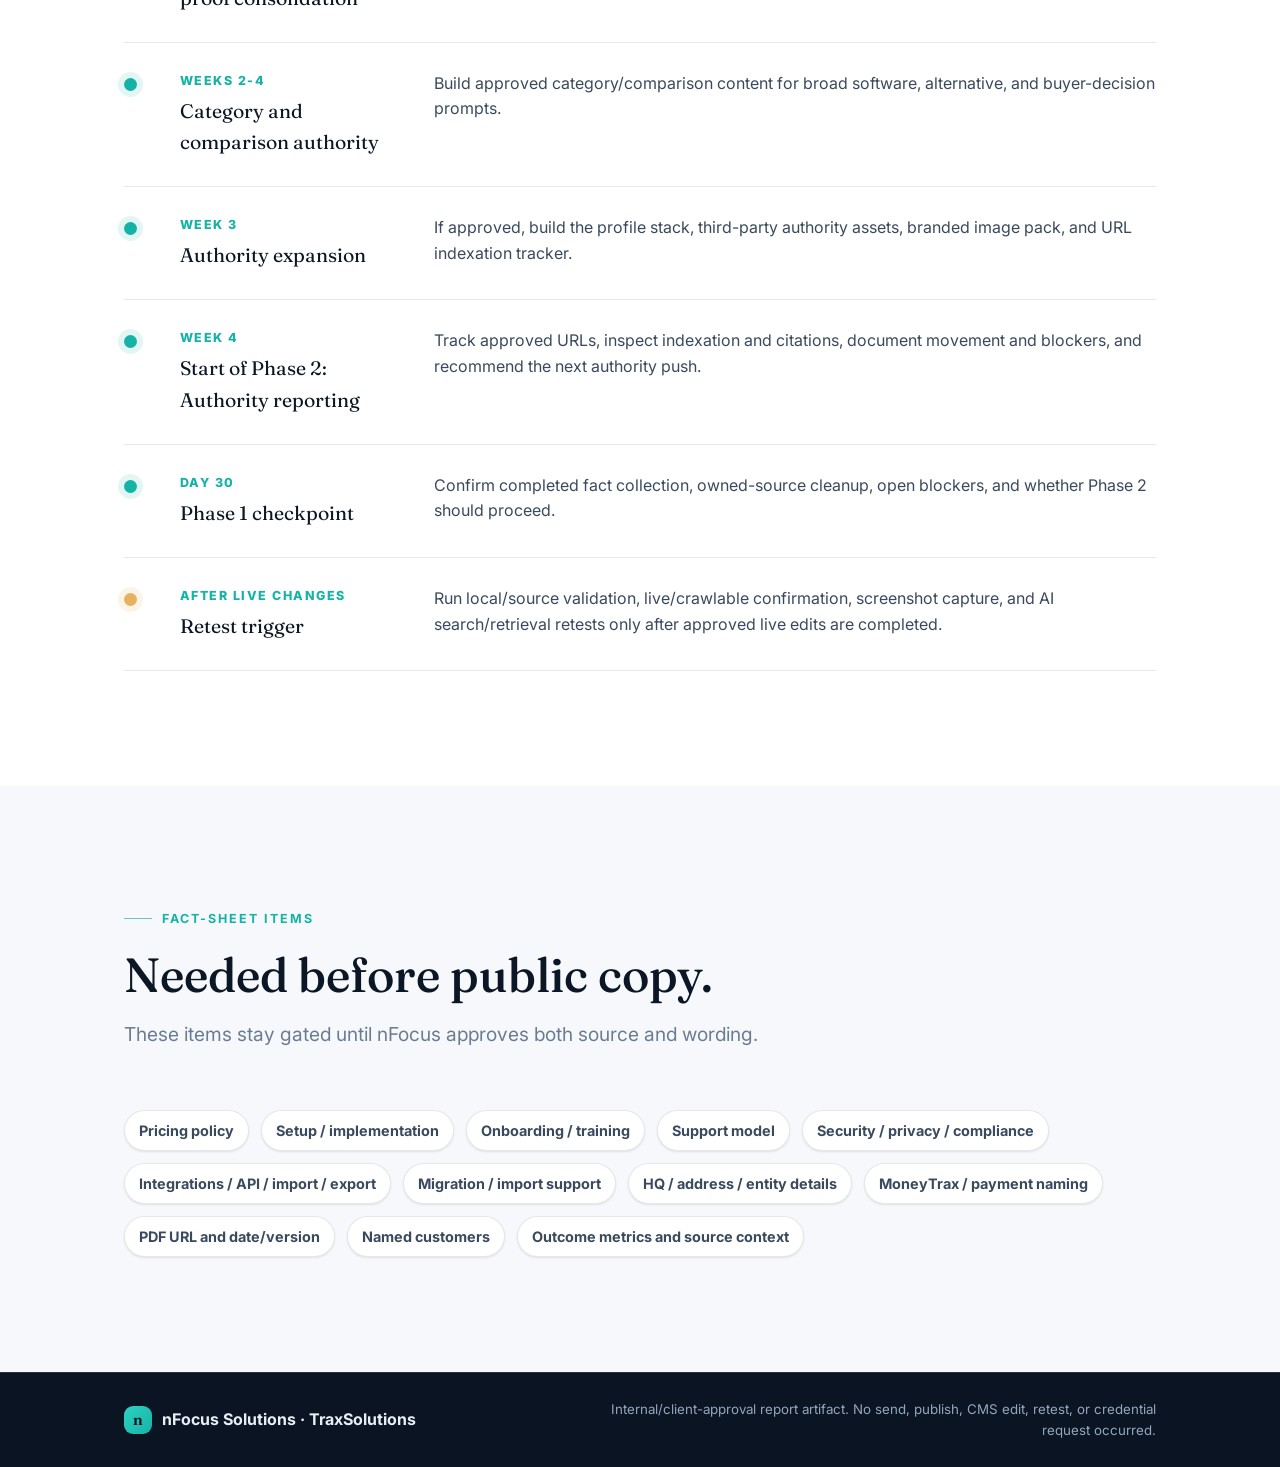
==== commit 57fa914f: "Clarify week 3 authority and phase 2 reporting" ====
--- a/deliverables.html
+++ b/deliverables.html
@@ -32,14 +32,14 @@
       <div class="container page-hero__inner">
         <span class="eyebrow">Deliverables and timeline</span>
         <h1 class="page-title" id="deliverables-title">Phase 1: 30-day fact-first cleanup after leadership signoff.</h1>
-        <p class="page-lead">Immediate recommendation: approve Phase 1 fact collection and owned-source cleanup. Broader third-party authority work remains gated and optional, with Phase 2 starting in week 3 for authority expansion and reporting.</p>
+        <p class="page-lead">Immediate recommendation: approve Phase 1 fact collection and owned-source cleanup. Broader third-party authority work remains gated and optional, with authority expansion beginning in week 3 and Phase 2 reporting starting in week 4.</p>
       </div>
     </section>
 
     <section class="proof" aria-label="Sprint payload counts">
       <div class="container proof__inner">
         <div class="proof__item reveal"><div class="proof__value">18</div><div class="proof__label">Implementation tickets</div></div>
-        <div class="proof__item reveal"><div class="proof__value">Week 3</div><div class="proof__label">Optional Phase 2 authority/reporting</div></div>
+        <div class="proof__item reveal"><div class="proof__value">Week 3</div><div class="proof__label">Authority expansion begins</div></div>
         <div class="proof__item reveal"><div class="proof__value">Fact sheet</div><div class="proof__label">Required before public copy</div></div>
         <div class="proof__item reveal"><div class="proof__value">Retest</div><div class="proof__label">Only after approved live changes</div></div>
       </div>
@@ -96,7 +96,7 @@
       <div class="container">
         <div class="section-head">
           <span class="eyebrow">Timeline</span>
-          <h2 class="section-title" id="timeline-title">Phase 1 first. Phase 2 starts in week 3 only if approved.</h2>
+          <h2 class="section-title" id="timeline-title">Phase 1 first. Authority expands in week 3, and Phase 2 starts in week 4 only if approved.</h2>
           <p class="section-lead">Today approves the baseline and fact-sheet-first Phase 1. Public copy, CMS edits, profile updates, third-party assets, review campaigns, and retesting remain outside today's approval.</p>
         </div>
         <div class="roadmap">
@@ -104,8 +104,8 @@
           <article class="milestone reveal"><div class="milestone__node"></div><div><div class="milestone__week">Week 1</div><div class="milestone__phase">Technical retrieval foundation</div></div><p class="milestone__summary">Prioritize routing, schema, page metadata, static proof extraction, and crawlable content improvements.</p></article>
           <article class="milestone reveal"><div class="milestone__node"></div><div><div class="milestone__week">Weeks 1-2</div><div class="milestone__phase">Approved facts and proof consolidation</div></div><p class="milestone__summary">Publish only facts approved by nFocus, then connect proof pages, case-study/PDF context, and entity clarity.</p></article>
           <article class="milestone reveal"><div class="milestone__node"></div><div><div class="milestone__week">Weeks 2-4</div><div class="milestone__phase">Category and comparison authority</div></div><p class="milestone__summary">Build approved category/comparison content for broad software, alternative, and buyer-decision prompts.</p></article>
-          <article class="milestone reveal"><div class="milestone__node"></div><div><div class="milestone__week">Week 3</div><div class="milestone__phase">Phase 2 authority expansion</div></div><p class="milestone__summary">If approved, build the profile stack, third-party authority assets, branded image pack, and URL indexation tracker.</p></article>
-          <article class="milestone reveal"><div class="milestone__node"></div><div><div class="milestone__week">Week 3</div><div class="milestone__phase">Authority reporting</div></div><p class="milestone__summary">Track approved URLs, inspect indexation and citations, document movement and blockers, and recommend the next authority push.</p></article>
+          <article class="milestone reveal"><div class="milestone__node"></div><div><div class="milestone__week">Week 3</div><div class="milestone__phase">Authority expansion</div></div><p class="milestone__summary">If approved, build the profile stack, third-party authority assets, branded image pack, and URL indexation tracker.</p></article>
+          <article class="milestone reveal"><div class="milestone__node"></div><div><div class="milestone__week">Week 4</div><div class="milestone__phase">Start of Phase 2: Authority reporting</div></div><p class="milestone__summary">Track approved URLs, inspect indexation and citations, document movement and blockers, and recommend the next authority push.</p></article>
           <article class="milestone reveal"><div class="milestone__node"></div><div><div class="milestone__week">Day 30</div><div class="milestone__phase">Phase 1 checkpoint</div></div><p class="milestone__summary">Confirm completed fact collection, owned-source cleanup, open blockers, and whether Phase 2 should proceed.</p></article>
           <article class="milestone milestone--review reveal"><div class="milestone__node"></div><div><div class="milestone__week">After live changes</div><div class="milestone__phase">Retest trigger</div></div><p class="milestone__summary">Run local/source validation, live/crawlable confirmation, screenshot capture, and AI search/retrieval retests only after approved live edits are completed.</p></article>
         </div>
